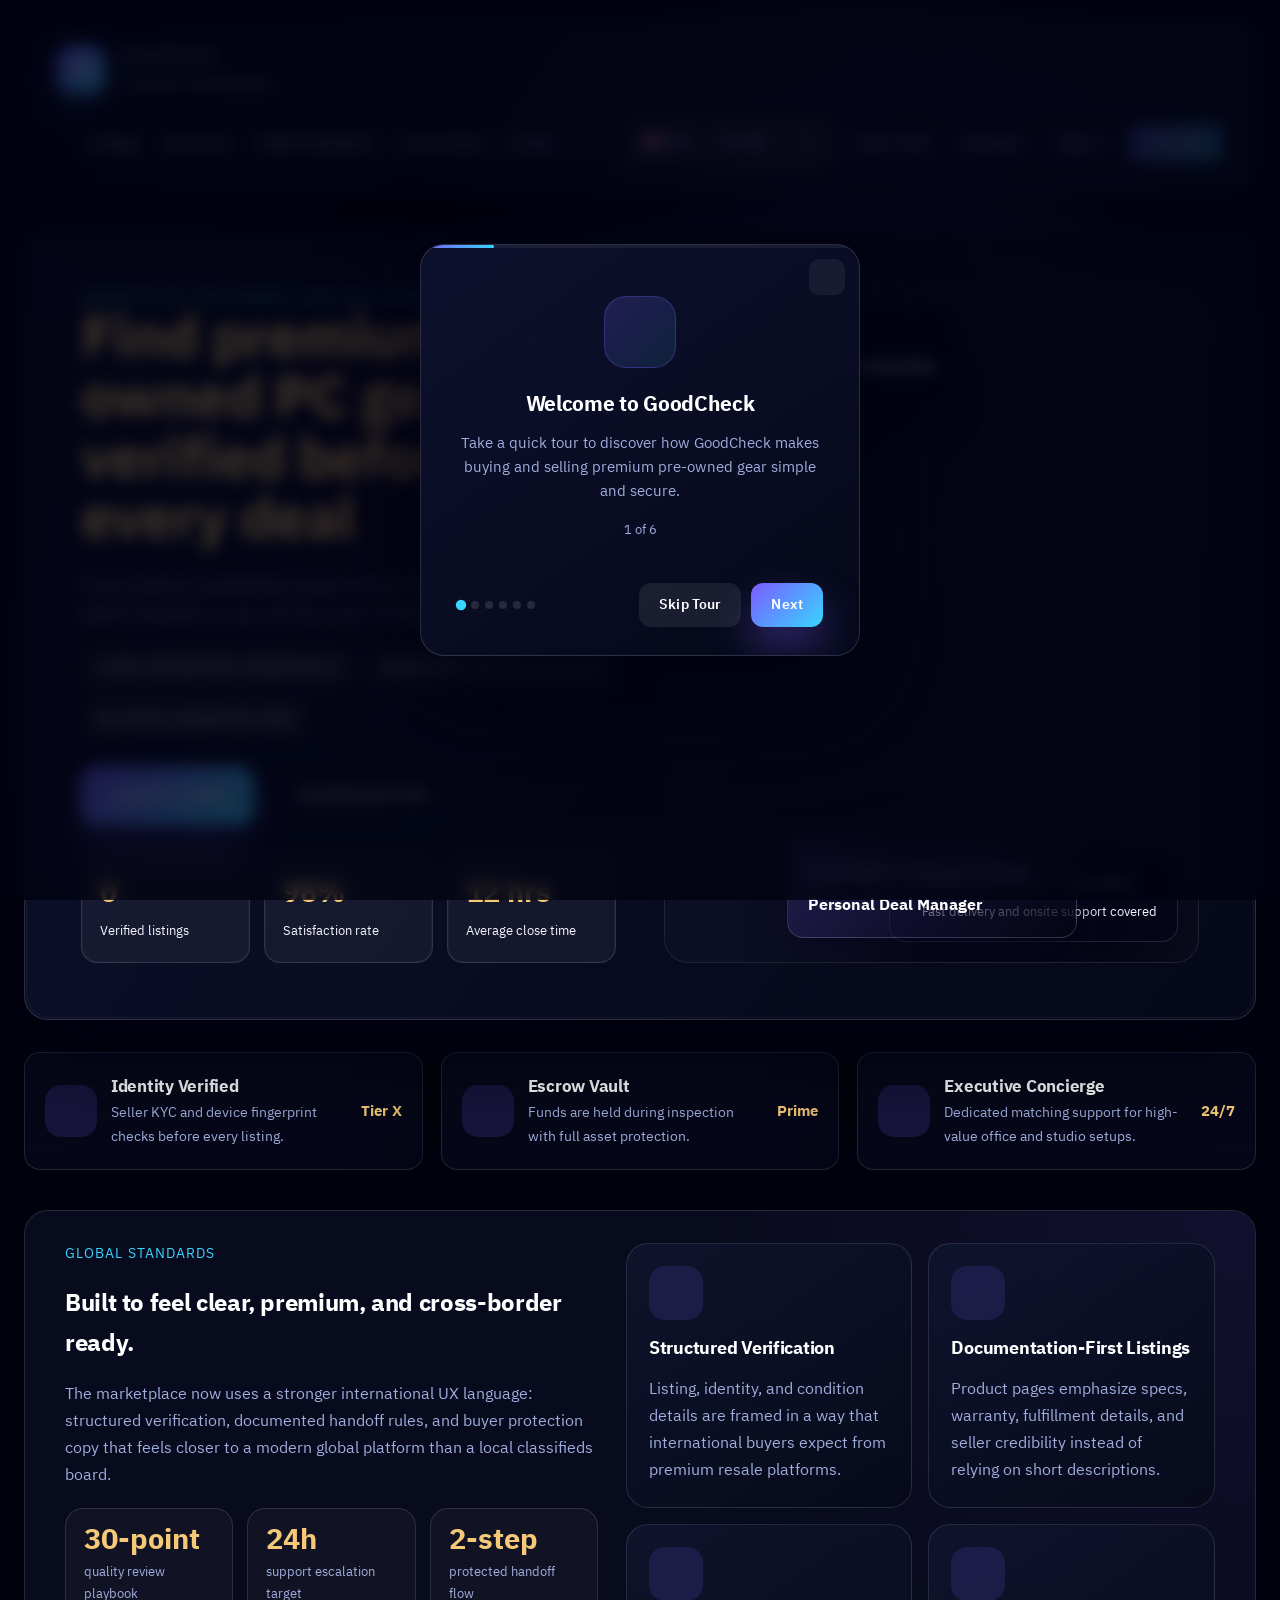
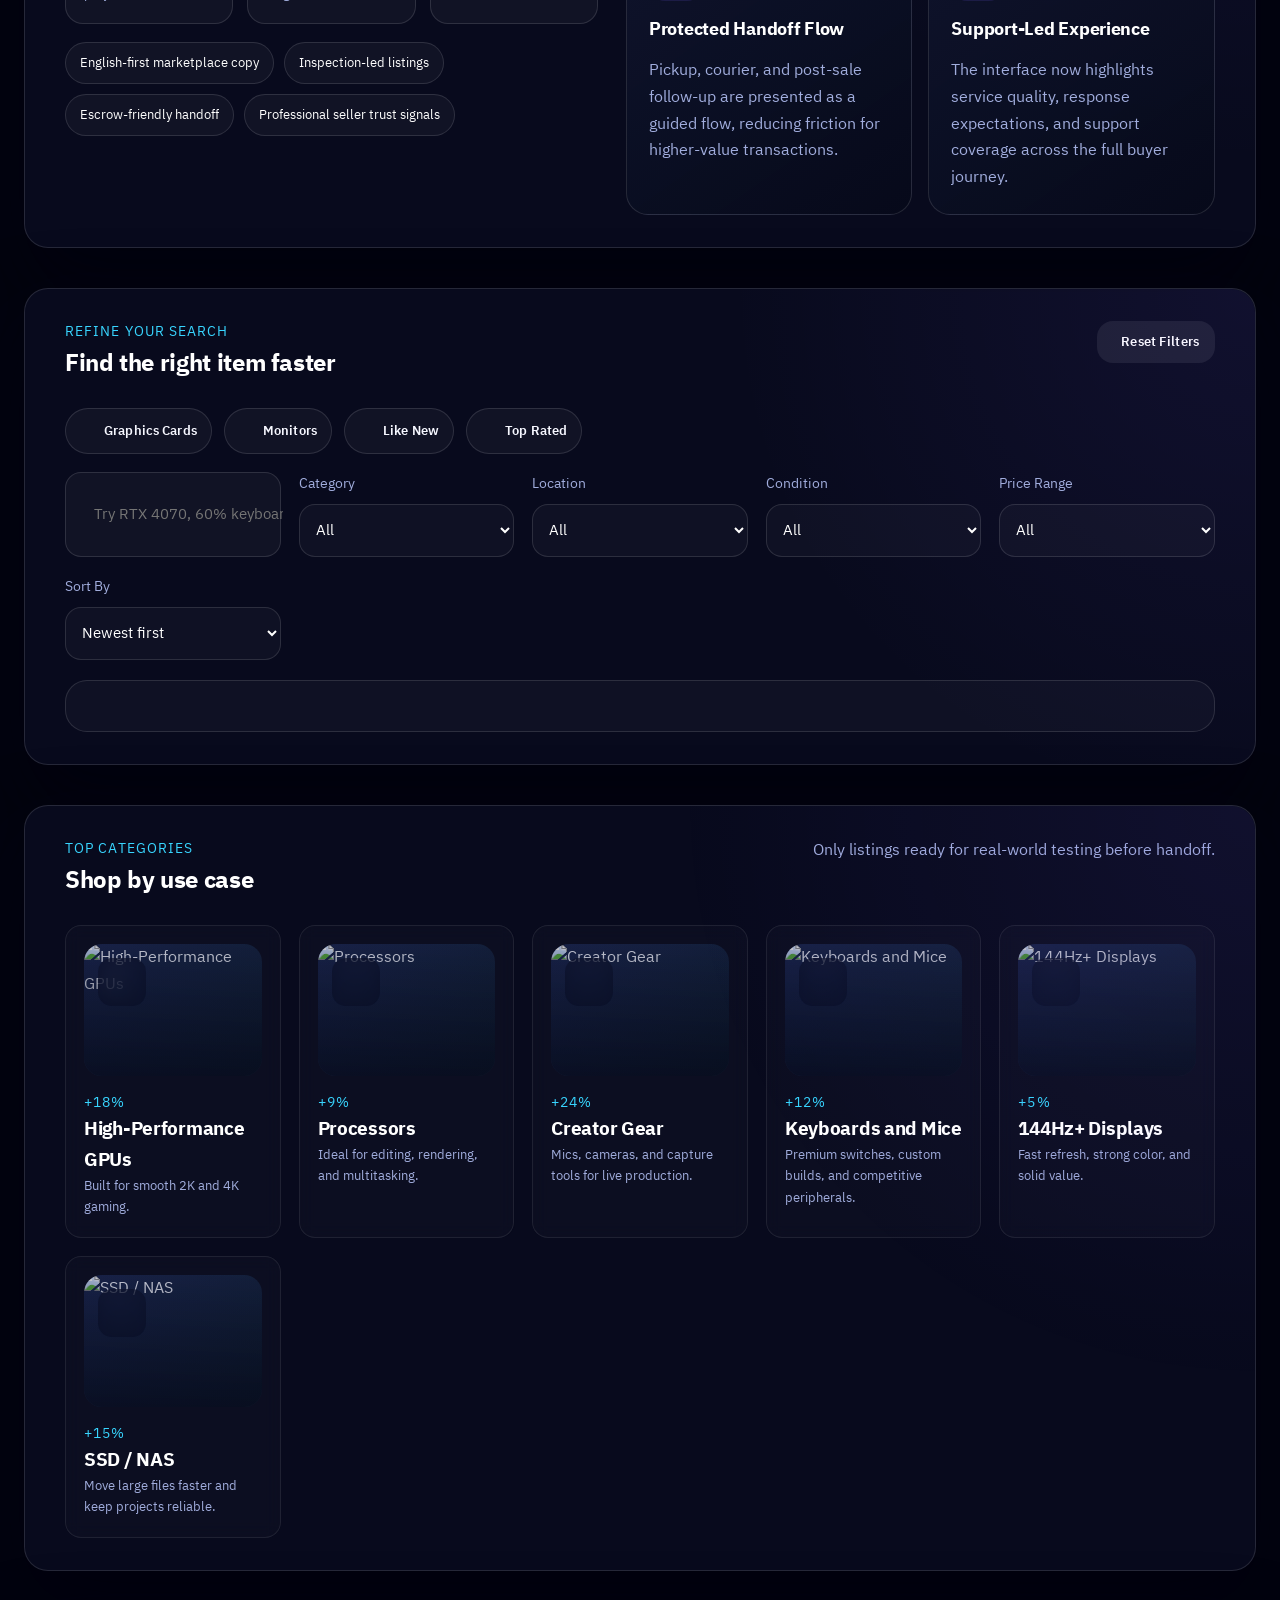
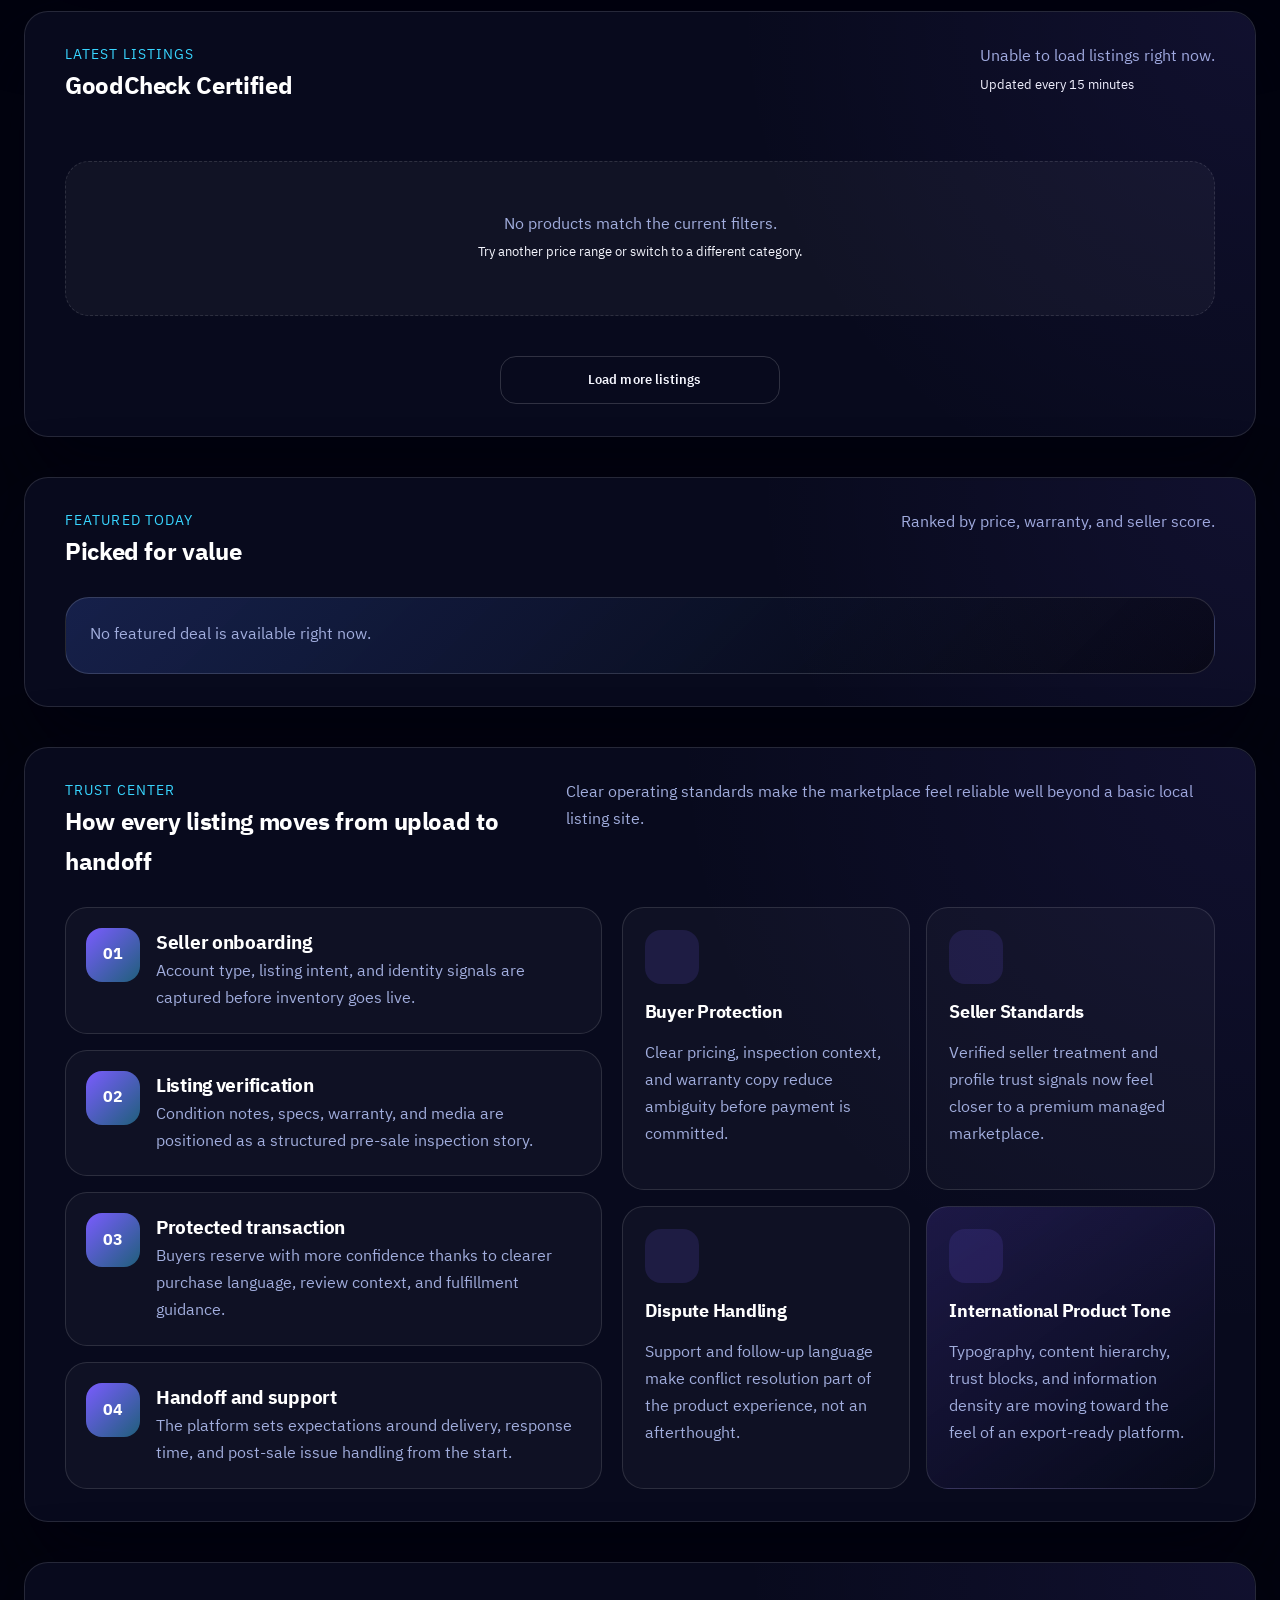
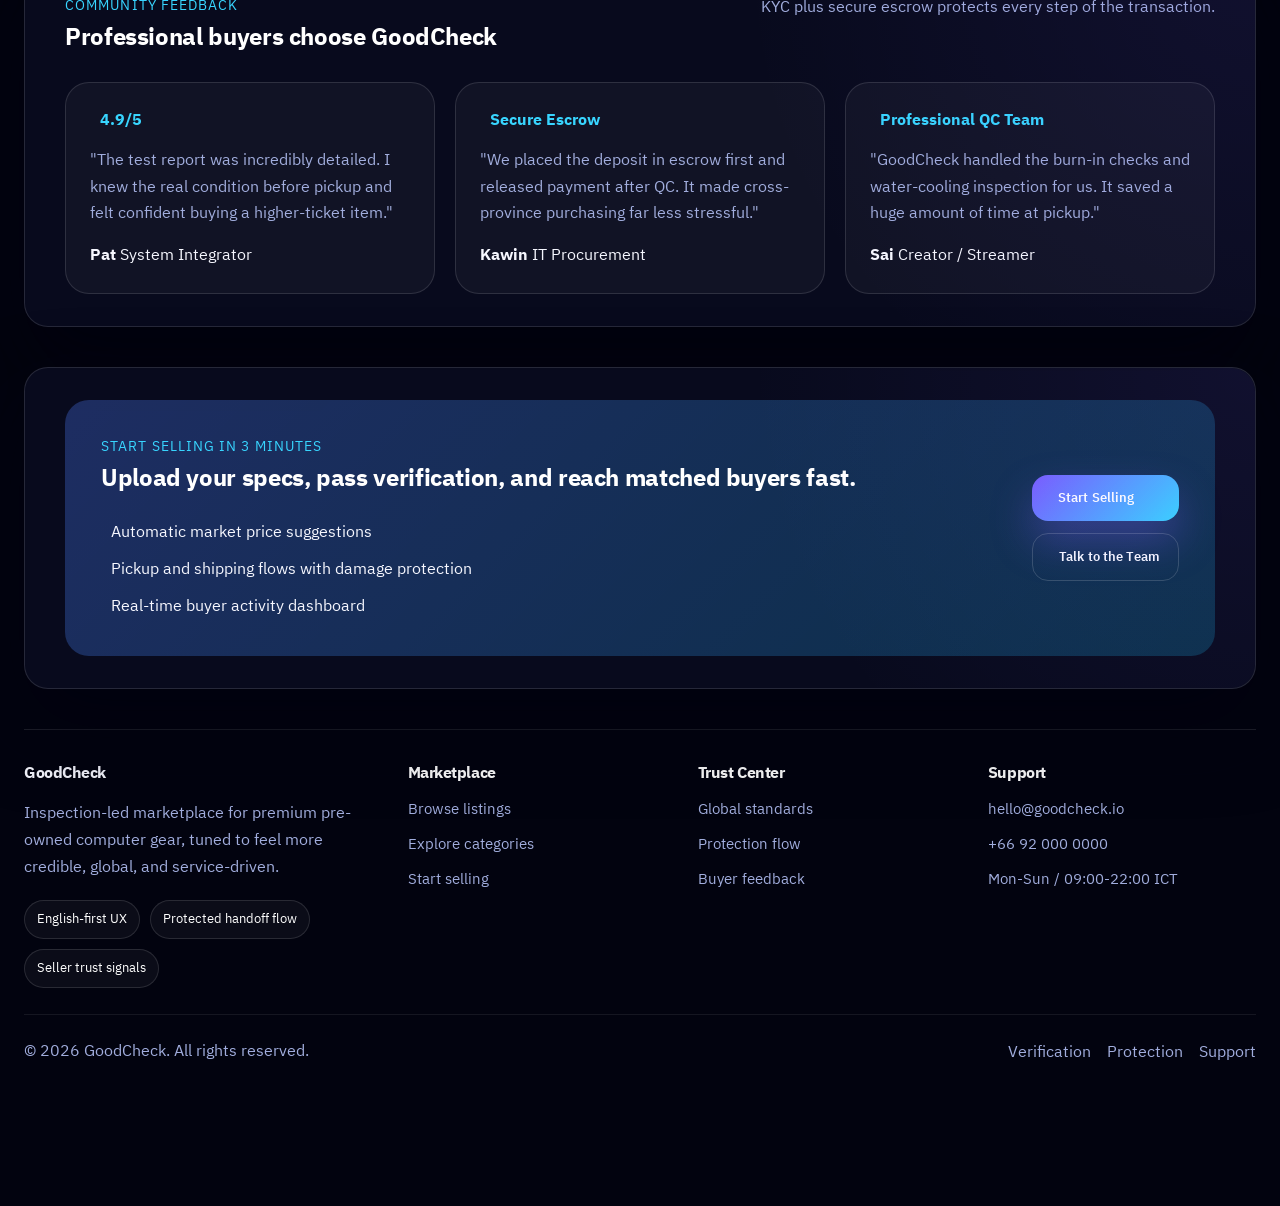
==== UI1/index.html @ 1852cba0 "Initial GoodCheck demo" ====
<!doctype html>
<html lang="en">
  <head>
    <meta charset="UTF-8" />
    <meta name="viewport" content="width=device-width, initial-scale=1.0" />
    <title>GoodCheck | Trusted Marketplace for Pre-Owned Computer Gear</title>
    <link rel="preconnect" href="https://fonts.googleapis.com" />
    <link rel="preconnect" href="https://fonts.gstatic.com" crossorigin />
    <link
      href="https://fonts.googleapis.com/css2?family=IBM+Plex+Sans:wght@400;500;600;700&family=IBM+Plex+Sans+Thai:wght@400;500;600;700&display=swap"
      rel="stylesheet"
    />
    <link rel="stylesheet" href="styles.css?v=20260328m" />
    <script
      src="https://unpkg.com/lucide@0.263.1/dist/umd/lucide.js"
      defer
    ></script>
    <script type="module" src="app.js?v=20260328m"></script>
  </head>
  <body>
    <div class="global-background" aria-hidden="true">
      <div class="bg-grid"></div>
      <div class="bg-glow bg-glow--one"></div>
      <div class="bg-glow bg-glow--two"></div>
    </div>
    <div class="page">
      <header class="top-nav">
        <div class="top-nav__bar">
          <div class="brand">
            <div class="brand-mark">G</div>
            <div>
              <p class="brand-title">GoodCheck</p>
              <p class="brand-subtitle" data-i18n="brand.subtitle">Trusted Pro Marketplace</p>
            </div>
          </div>
          <button
            class="nav-mobile-toggle"
            id="navMobileToggleBtn"
            type="button"
            aria-controls="topNavPanel"
            aria-expanded="false"
            data-i18n-aria="nav.toggle_menu"
          >
            <i data-lucide="menu"></i>
          </button>
        </div>
        <div class="top-nav__panel" id="topNavPanel">
          <nav class="nav-links">
            <a href="#products" data-i18n="nav.listings">Listings</a>
            <a href="#categories" data-i18n="nav.use_cases">Use Cases</a>
            <a href="#standards" data-i18n="nav.standards">Global Standards</a>
            <a href="#trust-center" data-i18n="nav.trust_center">Trust Center</a>
            <a href="#contact" data-i18n="nav.contact">Contact</a>
          </nav>
          <div class="nav-actions">
            <div class="nav-pill-cluster">
              <div class="lang-switcher">
                <button class="nav-pill-btn lang-switcher__btn" id="langSwitcherBtn" type="button">
                  <span class="lang-flag">🇬🇧</span><span class="lang-code">EN</span>
                </button>
                <div class="lang-switcher__dropdown" id="langDropdown">
                  <button class="lang-option" data-lang="en" type="button"><span>🇬🇧</span> English</button>
                  <button class="lang-option" data-lang="th" type="button"><span>🇹🇭</span> ภาษาไทย</button>
                </div>
              </div>
              <span class="nav-pill-sep"></span>
              <div class="lang-switcher">
                <button class="nav-pill-btn lang-switcher__btn" id="currSwitcherBtn" type="button">
                  <span class="curr-symbol">฿</span><span class="curr-code">THB</span>
                </button>
                <div class="lang-switcher__dropdown" id="currDropdown">
                  <button class="curr-option" data-currency="THB" type="button"><span>฿</span> Thai Baht</button>
                  <button class="curr-option" data-currency="USD" type="button"><span>$</span> US Dollar</button>
                </div>
              </div>
              <span class="nav-pill-sep"></span>
              <button
                class="nav-pill-btn theme-toggle-btn"
                id="themeToggleBtn"
                type="button"
                data-i18n-aria="nav.toggle_theme"
              >
                <i data-lucide="sun"></i>
              </button>
            </div>

            <button class="nav-text-btn" id="openGuide" data-i18n="nav.buyer_guide">Guide</button>
            <button class="nav-text-btn" id="openChatInbox" data-i18n="nav.messages">Messages</button>
            <button class="nav-text-btn" id="openMyOrders" style="display:none" data-i18n="nav.my_orders">My Orders</button>
            <button class="nav-text-btn nav-text-btn--accent" id="openSellerHub" style="display:none" data-i18n="nav.seller_hub">Seller Hub</button>
            <button class="nav-text-btn nav-text-btn--accent" id="openAdminPanel" style="display:none" data-i18n="nav.admin">Admin</button>

            <div id="userSection" class="user-section">
              <span id="userName" class="user-name"></span>
              <button class="nav-text-btn" id="logoutBtn" style="display:none" data-i18n="nav.log_out">Log out</button>
              <button class="nav-signin-btn" id="loginBtn" data-i18n="nav.sign_in">Sign in</button>
            </div>

            <button class="nav-cta-btn" id="addProductBtn">
              <span data-i18n="nav.sell_now">Sell Now</span>
            </button>
          </div>
        </div>
      </header>

      <main>
        <section class="hero">
          <div class="hero__content">
            <p class="eyebrow" data-i18n="hero.eyebrow">Marketplace for gamers, creators, and builders</p>
            <h1>
              <span data-i18n="hero.title_main">Find premium pre-owned PC gear</span>
              <span data-i18n="hero.title_accent">verified before every deal</span>
            </h1>
            <p class="lead" data-i18n="hero.lead">
              Every listing is backed by usage history checks and test coverage
              before handoff, so you can buy with confidence and clarity.
            </p>
            <div class="hero__ticker" aria-label="Performance highlights">
              <span data-i18n="hero.ticker_deals">2,400+ enterprise-grade deals</span>
              <span data-i18n="hero.ticker_inventory">Inventory ceiling THB 1.8M</span>
              <span data-i18n="hero.ticker_guarantee">48-hour Guarantee Fund</span>
            </div>
            <div class="hero__actions">
              <button class="primary-btn large" id="exploreBtn">
                <i data-lucide="search"></i>
                <span data-i18n="hero.btn_explore">Explore Listings</span>
              </button>
              <button class="outline-btn large" id="verifyBtn">
                <i data-lucide="shield-check"></i>
                <span data-i18n="hero.btn_verify">See Verification Flow</span>
              </button>
            </div>
            <div id="heroStats" class="hero__stats"></div>
          </div>
          <div class="hero__visual">
            <div class="hero-badge">
              <p data-i18n="hero.badge_title">Quantum QC Lab</p>
              <strong data-i18n="hero.badge_subtitle">5-layer audit / 30 checkpoints</strong>
            </div>
            <img
              src="https://images.unsplash.com/photo-1517336714731-489689fd1ca8?auto=format&fit=crop&w=1200&q=80"
              alt="Gaming PC setup"
            />
            <div class="hero-cert">
              <i data-lucide="medal"></i>
              <div>
                <p data-i18n="hero.cert_title">GoodCheck Shield Guarantee</p>
                <small data-i18n="hero.cert_subtitle">Fast delivery and onsite support covered</small>
              </div>
            </div>
            <div class="hero-floating">
              <p data-i18n="hero.floating_title">Concierge for premium listings</p>
              <strong data-i18n="hero.floating_subtitle">Personal Deal Manager</strong>
            </div>
          </div>
        </section>

        <section class="assurance" aria-label="Trust highlights">
          <article class="assurance-card">
            <div class="assurance-icon">
              <i data-lucide="fingerprint"></i>
            </div>
            <div>
              <h3 data-i18n="assurance.identity_title">Identity Verified</h3>
              <p data-i18n="assurance.identity_desc">Seller KYC and device fingerprint checks before every listing.</p>
            </div>
            <strong data-i18n="assurance.identity_tier">Tier X</strong>
          </article>
          <article class="assurance-card">
            <div class="assurance-icon">
              <i data-lucide="shield-check"></i>
            </div>
            <div>
              <h3 data-i18n="assurance.escrow_title">Escrow Vault</h3>
              <p data-i18n="assurance.escrow_desc">Funds are held during inspection with full asset protection.</p>
            </div>
            <strong data-i18n="assurance.escrow_tier">Prime</strong>
          </article>
          <article class="assurance-card">
            <div class="assurance-icon">
              <i data-lucide="sparkles"></i>
            </div>
            <div>
              <h3 data-i18n="assurance.concierge_title">Executive Concierge</h3>
              <p data-i18n="assurance.concierge_desc">Dedicated matching support for high-value office and studio setups.</p>
            </div>
            <strong data-i18n="assurance.concierge_tier">24/7</strong>
          </article>
        </section>

        <section class="standards" id="standards">
          <div class="standards__intro">
            <p class="eyebrow" data-i18n="standards.eyebrow">Global Standards</p>
            <h2 data-i18n="standards.title">Built to feel clear, premium, and cross-border ready.</h2>
            <p class="muted" data-i18n="standards.desc">
              The marketplace now uses a stronger international UX language:
              structured verification, documented handoff rules, and buyer
              protection copy that feels closer to a modern global platform
              than a local classifieds board.
            </p>
            <div class="standards__metrics">
              <article class="metric-card">
                <strong>30-point</strong>
                <span data-i18n="standards.metric_quality">quality review playbook</span>
              </article>
              <article class="metric-card">
                <strong>24h</strong>
                <span data-i18n="standards.metric_support">support escalation target</span>
              </article>
              <article class="metric-card">
                <strong>2-step</strong>
                <span data-i18n="standards.metric_handoff">protected handoff flow</span>
              </article>
            </div>
            <div class="standards__markets" aria-label="Marketplace strengths">
              <span data-i18n="standards.market_english">English-first marketplace copy</span>
              <span data-i18n="standards.market_inspection">Inspection-led listings</span>
              <span data-i18n="standards.market_escrow">Escrow-friendly handoff</span>
              <span data-i18n="standards.market_seller">Professional seller trust signals</span>
            </div>
          </div>
          <div class="standards__grid">
            <article class="standard-card">
              <div class="standard-card__icon">
                <i data-lucide="shield-check"></i>
              </div>
              <h3 data-i18n="standards.card1_title">Structured Verification</h3>
              <p data-i18n="standards.card1_desc">
                Listing, identity, and condition details are framed in a way
                that international buyers expect from premium resale platforms.
              </p>
            </article>
            <article class="standard-card">
              <div class="standard-card__icon">
                <i data-lucide="file-text"></i>
              </div>
              <h3 data-i18n="standards.card2_title">Documentation-First Listings</h3>
              <p data-i18n="standards.card2_desc">
                Product pages emphasize specs, warranty, fulfillment details,
                and seller credibility instead of relying on short descriptions.
              </p>
            </article>
            <article class="standard-card">
              <div class="standard-card__icon">
                <i data-lucide="truck"></i>
              </div>
              <h3 data-i18n="standards.card3_title">Protected Handoff Flow</h3>
              <p data-i18n="standards.card3_desc">
                Pickup, courier, and post-sale follow-up are presented as a
                guided flow, reducing friction for higher-value transactions.
              </p>
            </article>
            <article class="standard-card">
              <div class="standard-card__icon">
                <i data-lucide="headphones"></i>
              </div>
              <h3 data-i18n="standards.card4_title">Support-Led Experience</h3>
              <p data-i18n="standards.card4_desc">
                The interface now highlights service quality, response
                expectations, and support coverage across the full buyer journey.
              </p>
            </article>
          </div>
        </section>

        <section class="filters">
          <div class="filters__header">
            <div>
              <p class="eyebrow" data-i18n="filters.eyebrow">Refine your search</p>
              <h2 data-i18n="filters.title">Find the right item faster</h2>
            </div>
            <button class="ghost-btn" id="resetFilters">
              <i data-lucide="rotate-ccw"></i>
              <span data-i18n="filters.reset">Reset Filters</span>
            </button>
          </div>
          <div class="filter-shortcuts" id="filterShortcuts">
            <button class="filter-shortcut" type="button" data-filter-shortcut="category" data-value="Graphics Card">
              <i data-lucide="cpu"></i>
              <span data-i18n="filters.shortcut_gpu">Graphics Cards</span>
            </button>
            <button class="filter-shortcut" type="button" data-filter-shortcut="category" data-value="Monitor">
              <i data-lucide="monitor"></i>
              <span data-i18n="filters.shortcut_monitor">Monitors</span>
            </button>
            <button class="filter-shortcut" type="button" data-filter-shortcut="condition" data-value="Like new">
              <i data-lucide="sparkles"></i>
              <span data-i18n="filters.shortcut_like_new">Like New</span>
            </button>
            <button class="filter-shortcut" type="button" data-filter-shortcut="sort" data-value="rating_desc">
              <i data-lucide="star"></i>
              <span data-i18n="filters.shortcut_top_rated">Top Rated</span>
            </button>
          </div>
          <form id="filterForm" class="filter-form" autocomplete="off">
            <label class="search-field">
              <i data-lucide="search"></i>
              <input
                type="search"
                id="searchInput"
                data-i18n-placeholder="filters.search_placeholder"
                placeholder="Try RTX 4070, 60% keyboard, 32GB RAM"
              />
            </label>
            <label class="filter-group">
              <span data-i18n="filters.category">Category</span>
              <select id="categoryFilter" data-filter></select>
            </label>
            <label class="filter-group">
              <span data-i18n="filters.location">Location</span>
              <select id="locationFilter" data-filter></select>
            </label>
            <label class="filter-group">
              <span data-i18n="filters.condition">Condition</span>
              <select id="conditionFilter" data-filter>
                <option value="" data-i18n="filters.all">All</option>
                <option value="Brand new" data-i18n="filters.condition_new">Brand new</option>
                <option value="Like new" data-i18n="filters.condition_like_new">Like new</option>
                <option value="Good condition" data-i18n="filters.condition_good">Good condition</option>
                <option value="Used" data-i18n="filters.condition_used">Used</option>
              </select>
            </label>
            <label class="filter-group">
              <span data-i18n="filters.price_range">Price Range</span>
              <select id="priceFilter" data-filter>
                <option value="" data-i18n="filters.all">All</option>
                <option value="0-5000" data-i18n="filters.price_below_5k">Below 5,000</option>
                <option value="5000-15000" data-i18n="filters.price_5k_15k">5,000 - 15,000</option>
                <option value="15000-30000" data-i18n="filters.price_15k_30k">15,000 - 30,000</option>
                <option value="30000+" data-i18n="filters.price_30k_plus">30,000+</option>
              </select>
            </label>
            <label class="filter-group">
              <span data-i18n="filters.sort_by">Sort By</span>
              <select id="sortFilter" data-filter>
                <option value="newest" data-i18n="filters.sort_newest">Newest first</option>
                <option value="price_asc" data-i18n="filters.sort_price_asc">Price: Low to high</option>
                <option value="price_desc" data-i18n="filters.sort_price_desc">Price: High to low</option>
                <option value="rating_desc" data-i18n="filters.sort_rating">Top rated</option>
              </select>
            </label>
          </form>
          <div id="activeFilterBar" class="filter-active-bar" hidden>
            <p id="activeFilterSummaryText" class="filter-active-summary"></p>
            <div id="activeFilterChips" class="filter-chip-list"></div>
          </div>
        </section>

        <section class="categories" id="categories">
          <div class="section-header">
            <div>
              <p class="eyebrow" data-i18n="categories.eyebrow">Top Categories</p>
              <h2 data-i18n="categories.title">Shop by use case</h2>
            </div>
            <p class="muted" data-i18n="categories.subtitle">Only listings ready for real-world testing before handoff.</p>
          </div>
          <div id="categoryList" class="category-grid"></div>
        </section>

        <section class="products" id="products">
          <div class="product-toolbar">
            <div>
              <p class="eyebrow" data-i18n="products.eyebrow">Latest Listings</p>
              <h2 data-i18n="products.title">GoodCheck Certified</h2>
            </div>
            <div>
              <p id="productResultCount" data-i18n="products.loading">Loading...</p>
              <small data-i18n="products.updated">Updated every 15 minutes</small>
            </div>
          </div>
          <div id="productGrid" class="product-grid"></div>
          <div id="emptyState" class="empty-state" hidden>
            <i data-lucide="package-search"></i>
            <p data-i18n="products.empty_title">No products match the current filters.</p>
            <small data-i18n="products.empty_hint">Try another price range or switch to a different category.</small>
          </div>
          <div id="productLoadMore" class="product-pagination" hidden>
            <p id="productPaginationSummary" class="product-pagination__summary"></p>
            <button id="loadMoreProductsBtn" class="outline-btn product-pagination__btn" type="button">
              <i data-lucide="chevrons-down"></i>
              <span data-i18n="products.load_more">Load more listings</span>
            </button>
          </div>
        </section>

        <section class="highlight">
          <div class="section-header">
            <div>
              <p class="eyebrow" data-i18n="highlight.eyebrow">Featured Today</p>
              <h2 data-i18n="highlight.title">Picked for value</h2>
            </div>
            <p class="muted" data-i18n="highlight.subtitle">Ranked by price, warranty, and seller score.</p>
          </div>
          <div id="featuredProduct" class="highlight-card"></div>
        </section>

        <section class="trust-center" id="trust-center">
          <div class="section-header">
            <div>
              <p class="eyebrow" data-i18n="trust.eyebrow">Trust Center</p>
              <h2 data-i18n="trust.title">How every listing moves from upload to handoff</h2>
            </div>
            <p class="muted" data-i18n="trust.desc">
              Clear operating standards make the marketplace feel reliable well
              beyond a basic local listing site.
            </p>
          </div>
          <div class="trust-center__layout">
            <div class="process-panel">
              <article class="process-step">
                <span class="process-step__index">01</span>
                <div>
                  <h3 data-i18n="trust.step1_title">Seller onboarding</h3>
                  <p data-i18n="trust.step1_desc">
                    Account type, listing intent, and identity signals are
                    captured before inventory goes live.
                  </p>
                </div>
              </article>
              <article class="process-step">
                <span class="process-step__index">02</span>
                <div>
                  <h3 data-i18n="trust.step2_title">Listing verification</h3>
                  <p data-i18n="trust.step2_desc">
                    Condition notes, specs, warranty, and media are positioned
                    as a structured pre-sale inspection story.
                  </p>
                </div>
              </article>
              <article class="process-step">
                <span class="process-step__index">03</span>
                <div>
                  <h3 data-i18n="trust.step3_title">Protected transaction</h3>
                  <p data-i18n="trust.step3_desc">
                    Buyers reserve with more confidence thanks to clearer
                    purchase language, review context, and fulfillment guidance.
                  </p>
                </div>
              </article>
              <article class="process-step">
                <span class="process-step__index">04</span>
                <div>
                  <h3 data-i18n="trust.step4_title">Handoff and support</h3>
                  <p data-i18n="trust.step4_desc">
                    The platform sets expectations around delivery, response
                    time, and post-sale issue handling from the start.
                  </p>
                </div>
              </article>
            </div>
            <div class="policy-grid">
              <article class="policy-card">
                <div class="policy-card__icon">
                  <i data-lucide="badge-check"></i>
                </div>
                <h3 data-i18n="trust.buyer_protection">Buyer Protection</h3>
                <p data-i18n="trust.buyer_protection_desc">
                  Clear pricing, inspection context, and warranty copy reduce
                  ambiguity before payment is committed.
                </p>
              </article>
              <article class="policy-card">
                <div class="policy-card__icon">
                  <i data-lucide="user-check"></i>
                </div>
                <h3 data-i18n="trust.seller_standards">Seller Standards</h3>
                <p data-i18n="trust.seller_standards_desc">
                  Verified seller treatment and profile trust signals now feel
                  closer to a premium managed marketplace.
                </p>
              </article>
              <article class="policy-card">
                <div class="policy-card__icon">
                  <i data-lucide="refresh-cw"></i>
                </div>
                <h3 data-i18n="trust.dispute_handling">Dispute Handling</h3>
                <p data-i18n="trust.dispute_handling_desc">
                  Support and follow-up language make conflict resolution part
                  of the product experience, not an afterthought.
                </p>
              </article>
              <article class="policy-card policy-card--feature">
                <div class="policy-card__icon">
                  <i data-lucide="globe"></i>
                </div>
                <h3 data-i18n="trust.international_tone">International Product Tone</h3>
                <p data-i18n="trust.international_tone_desc">
                  Typography, content hierarchy, trust blocks, and information
                  density are moving toward the feel of an export-ready platform.
                </p>
              </article>
            </div>
          </div>
        </section>

        <section class="testimonials" id="reviews">
          <div class="section-header">
            <div>
              <p class="eyebrow" data-i18n="testimonials.eyebrow">Community Feedback</p>
              <h2 data-i18n="testimonials.title">Professional buyers choose GoodCheck</h2>
            </div>
            <p class="muted" data-i18n="testimonials.desc">
              KYC plus secure escrow protects every step of the transaction.
            </p>
          </div>
          <div class="testimonial-grid">
            <article class="testimonial-card">
              <div class="rating">
                <i data-lucide="star"></i>
                <strong>4.9/5</strong>
              </div>
              <p data-i18n="testimonials.review1">
                "The test report was incredibly detailed. I knew the real
                condition before pickup and felt confident buying a higher-ticket item."
              </p>
              <footer>
                <strong data-i18n="testimonials.review1_name">Pat</strong>
                <span data-i18n="testimonials.review1_role">System Integrator</span>
              </footer>
            </article>
            <article class="testimonial-card">
              <div class="rating">
                <i data-lucide="shield"></i>
                <strong data-i18n="testimonials.review2_title">Secure Escrow</strong>
              </div>
              <p data-i18n="testimonials.review2">
                "We placed the deposit in escrow first and released payment after QC.
                It made cross-province purchasing far less stressful."
              </p>
              <footer>
                <strong data-i18n="testimonials.review2_name">Kawin</strong>
                <span data-i18n="testimonials.review2_role">IT Procurement</span>
              </footer>
            </article>
            <article class="testimonial-card">
              <div class="rating">
                <i data-lucide="cpu"></i>
                <strong data-i18n="testimonials.review3_title">Professional QC Team</strong>
              </div>
              <p data-i18n="testimonials.review3">
                "GoodCheck handled the burn-in checks and water-cooling inspection
                for us. It saved a huge amount of time at pickup."
              </p>
              <footer>
                <strong data-i18n="testimonials.review3_name">Sai</strong>
                <span data-i18n="testimonials.review3_role">Creator / Streamer</span>
              </footer>
            </article>
          </div>
        </section>

        <section class="cta" id="contact">
          <div class="cta-card">
            <div>
              <p class="eyebrow" data-i18n="cta.eyebrow">Start selling in 3 minutes</p>
              <h2 data-i18n="cta.title">Upload your specs, pass verification, and reach matched buyers fast.</h2>
              <ul>
                <li>
                  <i data-lucide="check-circle"></i>
                  <span data-i18n="cta.feature1">Automatic market price suggestions</span>
                </li>
                <li>
                  <i data-lucide="check-circle"></i>
                  <span data-i18n="cta.feature2">Pickup and shipping flows with damage protection</span>
                </li>
                <li>
                  <i data-lucide="check-circle"></i>
                  <span data-i18n="cta.feature3">Real-time buyer activity dashboard</span>
                </li>
              </ul>
            </div>
            <div class="cta-actions">
              <button class="primary-btn" id="ctaSellBtn">
                <i data-lucide="upload"></i>
                <span data-i18n="cta.btn_sell">Start Selling</span>
              </button>
              <button class="outline-btn" id="ctaTalkBtn">
                <i data-lucide="messages-square"></i>
                <span data-i18n="cta.btn_talk">Talk to the Team</span>
              </button>
            </div>
          </div>
        </section>
      </main>

      <footer class="site-footer">
        <div class="footer-grid">
          <div class="footer-brand">
            <strong>GoodCheck</strong>
            <p data-i18n="footer.brand_desc">
              Inspection-led marketplace for premium pre-owned computer gear,
              tuned to feel more credible, global, and service-driven.
            </p>
            <div class="footer-badges">
              <span data-i18n="footer.badge1">English-first UX</span>
              <span data-i18n="footer.badge2">Protected handoff flow</span>
              <span data-i18n="footer.badge3">Seller trust signals</span>
            </div>
          </div>
          <div class="footer-column">
            <h4 data-i18n="footer.marketplace">Marketplace</h4>
            <a href="#products" data-i18n="footer.browse">Browse listings</a>
            <a href="#categories" data-i18n="footer.explore">Explore categories</a>
            <a href="#contact" data-i18n="footer.start_selling">Start selling</a>
          </div>
          <div class="footer-column">
            <h4 data-i18n="footer.trust_center">Trust Center</h4>
            <a href="#standards" data-i18n="footer.global_standards">Global standards</a>
            <a href="#trust-center" data-i18n="footer.protection_flow">Protection flow</a>
            <a href="#reviews" data-i18n="footer.buyer_feedback">Buyer feedback</a>
          </div>
          <div class="footer-column">
            <h4 data-i18n="footer.support">Support</h4>
            <a href="mailto:hello@goodcheck.io">hello@goodcheck.io</a>
            <a href="tel:+66920000000">+66 92 000 0000</a>
            <span data-i18n="footer.hours">Mon-Sun / 09:00-22:00 ICT</span>
          </div>
        </div>
        <div class="footer-bottom">
          <p class="muted">
            © <span id="currentYear"></span> <span data-i18n="footer.rights">GoodCheck. All rights reserved.</span>
          </p>
          <div class="footer-links">
            <a href="#standards" data-i18n="footer.verification">Verification</a>
            <a href="#trust-center" data-i18n="footer.protection">Protection</a>
            <a href="#contact" data-i18n="footer.support">Support</a>
          </div>
        </div>
      </footer>
    </div>

    <div id="productModal" class="modal" aria-hidden="true">
      <div class="modal__dialog modal__dialog--listing" role="dialog" aria-modal="true">
        <header class="modal__header">
          <div>
            <p class="eyebrow" data-i18n="modal.new_listing">New Listing</p>
            <h3 data-i18n="modal.enter_details">Enter product details</h3>
          </div>
          <button class="ghost-btn" id="closeModal">
            <i data-lucide="x"></i>
          </button>
        </header>
        <form
          id="productForm"
          class="modal__body modal__body--listing"
          enctype="multipart/form-data"
        >
          <label>
            <span data-i18n="modal.product_name">Product Name</span>
            <input
              type="text"
              name="title"
              required
              data-i18n-placeholder="modal.product_name_placeholder"
              placeholder="e.g. Ryzen 9 7950X"
            />
          </label>
          <label>
            <span data-i18n="modal.price_thb">Price (THB)</span>
            <input type="number" name="price" min="0" step="100" required />
          </label>
          <label>
            <span data-i18n="modal.category">Category</span>
            <select name="category" required></select>
          </label>
          <label>
            <span data-i18n="modal.location">Location</span>
            <select name="location" required></select>
          </label>
          <label>
            <span data-i18n="modal.condition">Condition</span>
            <select name="condition" required>
              <option value="Brand new" data-i18n="filters.condition_new">Brand new</option>
              <option value="Like new" data-i18n="filters.condition_like_new">Like new</option>
              <option value="Good condition" data-i18n="filters.condition_good">Good condition</option>
              <option value="Used" data-i18n="filters.condition_used">Used</option>
            </select>
          </label>
          <label>
            <span data-i18n="modal.warranty">Warranty</span>
            <input
              type="text"
              name="warranty"
              data-i18n-placeholder="modal.warranty_placeholder"
              placeholder="e.g. 7-day shop warranty"
            />
          </label>
          <label class="field-span-2">
            <span data-i18n="modal.product_image">Product Image</span>
            <input
              type="file"
              name="image_file"
              id="productImageFile"
              multiple
              accept="image/png,image/jpeg,image/jpg,image/webp,image/gif"
            />
            <small class="field-help" data-i18n="modal.image_help"
              >Upload up to 6 JPG, PNG, WEBP, or GIF images. Listings stay in
              review until an admin approves them.</small
            >
          </label>
          <label class="field-span-2">
            <span data-i18n="modal.extra_image">Optional Extra Image URL</span>
            <input
              type="url"
              name="image_url"
              id="productImageUrl"
              data-i18n-placeholder="modal.extra_image_placeholder"
              placeholder="https://example.com/your-product-image.jpg"
            />
            <small class="field-help" data-i18n="modal.extra_image_help"
              >Use this only if you want to add one hosted image in addition to
              the files you upload.</small
            >
          </label>
          <div
            id="productImagePreviewCard"
            class="field-span-2 listing-image-preview is-empty"
          >
            <div
              id="productImagePreviewGrid"
              class="listing-image-preview__grid"
            ></div>
            <div class="listing-image-preview__meta">
              <strong data-i18n="modal.gallery_preview">Listing image gallery preview</strong>
              <p id="productImagePreviewLabel" data-i18n="modal.no_images">
                No images selected yet. Upload a clear photo set so the admin
                team can review your listing faster.
              </p>
            </div>
          </div>
          <label class="field-span-2">
            <span data-i18n="modal.key_specs">Key Specs</span>
            <textarea
              name="specs"
              rows="3"
              data-i18n-placeholder="modal.specs_placeholder"
              placeholder="Add one highlight per line, for example:
12GB GDDR6X
Box included
FurMark tested"
            ></textarea>
            <small class="field-help" data-i18n="modal.specs_help"
              >One spec per line. These will appear as quick-highlight chips.</small
            >
          </label>
          <label class="field-span-2">
            <span data-i18n="modal.additional_details">Additional Details</span>
            <textarea
              name="description"
              rows="3"
              data-i18n-placeholder="modal.details_placeholder"
              placeholder="Share included accessories, usage history, or the reason for selling."
            ></textarea>
          </label>
          <p class="field-help field-span-2" data-i18n="modal.review_notice">
            Your listing will appear on the public marketplace after the admin
            team approves the product details and image.
          </p>
          <button type="submit" class="primary-btn field-span-2">
            <i data-lucide="send"></i>
            <span data-i18n="modal.submit">Submit for Review</span>
          </button>
        </form>
      </div>
    </div>

    <!-- Auth Modal -->
    <div id="authModal" class="modal" aria-hidden="true">
      <div class="modal-content auth-modal">
        <button class="modal-close" id="closeAuthModal">
          <i data-lucide="x"></i>
        </button>

        <div class="auth-tabs">
          <button class="auth-tab active" data-tab="login" data-i18n="auth.sign_in">Sign in</button>
          <button class="auth-tab" data-tab="register" data-i18n="auth.create_account">Create Account</button>
        </div>

        <!-- Login Form -->
        <form id="loginForm" class="auth-form active">
          <h2>
            <i
              data-lucide="log-in"
              style="margin-right: 10px; vertical-align: middle"
            ></i
            ><span data-i18n="auth.sign_in">Sign in</span>
          </h2>
          <label>
            <span data-i18n="auth.email">Email</span>
            <input
              type="email"
              name="email"
              data-i18n-placeholder="auth.email_placeholder"
              placeholder="your@email.com"
              required
            />
          </label>
          <label>
            <span data-i18n="auth.password">Password</span>
            <input
              type="password"
              name="password"
              data-i18n-placeholder="auth.password_placeholder"
              placeholder="••••••••"
              required
            />
          </label>
          <button type="submit" class="primary-btn">
            <i data-lucide="arrow-right" style="margin-right: 8px"></i>
            <span data-i18n="auth.sign_in">Sign In</span>
          </button>
          <p class="auth-hint">
            <span data-i18n="auth.new_here">New here?</span>
            <a
              href="#"
              onclick="
                switchAuthTab('register');
                return false;
              "
              data-i18n="auth.create_link"
              >Create an account</a
            >
          </p>
        </form>

        <!-- Register Form -->
        <form id="registerForm" class="auth-form">
          <h2>
            <i
              data-lucide="user-plus"
              style="margin-right: 10px; vertical-align: middle"
            ></i
            ><span data-i18n="auth.create_account">Create Account</span>
          </h2>
          <label>
            <span data-i18n="auth.username">Username</span>
            <input
              type="text"
              name="username"
              data-i18n-placeholder="auth.username_placeholder"
              placeholder="my_username"
              required
            />
          </label>
          <label>
            <span data-i18n="auth.email">Email</span>
            <input
              type="email"
              name="email"
              data-i18n-placeholder="auth.email_placeholder"
              placeholder="your@email.com"
              required
            />
          </label>
          <label>
            <span data-i18n="auth.password">Password</span>
            <input
              type="password"
              name="password"
              data-i18n-placeholder="auth.password_placeholder"
              placeholder="••••••••"
              required
            />
          </label>
          <label>
            <span data-i18n="auth.account_type">Account Type</span>
            <select name="user_type" required>
              <option value="buyer" data-i18n="auth.type_buyer">Buyer</option>
              <option value="seller" data-i18n="auth.type_seller">Seller</option>
            </select>
          </label>
          <button type="submit" class="primary-btn">
            <i data-lucide="check-circle" style="margin-right: 8px"></i>
            <span data-i18n="auth.create_account">Create Account</span>
          </button>
          <p class="auth-hint">
            <span data-i18n="auth.existing">Already have an account?</span>
            <a
              href="#"
              onclick="
                switchAuthTab('login');
                return false;
              "
              data-i18n="auth.sign_in_link"
              >Sign in</a
            >
          </p>
        </form>
      </div>
    </div>

    <!-- Product Detail Modal -->
    <div id="productDetailModal" class="modal" aria-hidden="true">
      <div
        class="modal__dialog modal__dialog--wide"
        role="dialog"
        aria-modal="true"
      >
        <header class="modal__header">
          <div>
            <p class="eyebrow" data-i18n="modal.product_details">Product Details</p>
            <h3 data-i18n="modal.listing_info">Listing Information</h3>
          </div>
          <button class="ghost-btn" id="closeProductDetail">
            <i data-lucide="x"></i>
          </button>
        </header>
        <div id="productDetailBody" class="modal__body detail-body">
          <!-- Dynamic content injected by ui.js -->
        </div>
      </div>
    </div>

    <div id="chatModal" class="modal" aria-hidden="true">
      <div
        class="modal__dialog modal__dialog--chat"
        role="dialog"
        aria-modal="true"
      >
        <header class="modal__header">
          <div>
            <p class="eyebrow" data-i18n="chat.inbox">Inbox</p>
            <h3 data-i18n="chat.messages_title">Buyer and Seller Messages</h3>
          </div>
          <button class="ghost-btn" id="closeChatModal">
            <i data-lucide="x"></i>
          </button>
        </header>
        <div class="chat-layout">
          <aside class="chat-sidebar">
            <div class="chat-sidebar__header">
              <strong data-i18n="chat.conversations">Conversations</strong>
              <small id="chatConversationCount" class="muted"></small>
            </div>
            <div id="chatConversationList" class="chat-conversation-list"></div>
          </aside>
          <section class="chat-panel">
            <div id="chatPanelContent" class="chat-panel__content">
              <div class="chat-empty-state">
                <i data-lucide="messages-square"></i>
                <h4 data-i18n="chat.select_title">Select a conversation</h4>
                <p data-i18n="chat.select_desc">
                  Open a listing and message the seller, or pick an existing
                  conversation from the inbox.
                </p>
              </div>
            </div>
          </section>
        </div>
      </div>
    </div>

    <div id="adminModal" class="modal" aria-hidden="true">
      <div
        class="modal__dialog modal__dialog--admin"
        role="dialog"
        aria-modal="true"
      >
        <header class="modal__header">
          <div>
            <p class="eyebrow" data-i18n="admin.eyebrow">Admin Control</p>
            <h3 data-i18n="admin.title">Moderation and Risk Oversight</h3>
          </div>
          <button class="ghost-btn" id="closeAdminModal">
            <i data-lucide="x"></i>
          </button>
        </header>
        <div id="adminPanelBody" class="admin-panel__body">
          <div class="chat-empty-state">
            <i data-lucide="shield-check"></i>
            <h4 data-i18n="admin.loading_title">Loading admin console</h4>
            <p data-i18n="admin.loading_desc">Preparing moderation queues, user controls, and audit logs.</p>
          </div>
        </div>
      </div>
    </div>

    <div id="sellerHubModal" class="modal" aria-hidden="true">
      <div
        class="modal__dialog modal__dialog--seller"
        role="dialog"
        aria-modal="true"
      >
        <header class="modal__header">
          <div>
            <p class="eyebrow" data-i18n="seller.eyebrow">Seller Hub</p>
            <h3 data-i18n="seller.title">Your Listings and Review Status</h3>
          </div>
          <button class="ghost-btn" id="closeSellerHubModal">
            <i data-lucide="x"></i>
          </button>
        </header>
        <div id="sellerHubBody" class="seller-hub__body">
          <div class="chat-empty-state">
            <i data-lucide="briefcase-business"></i>
            <h4 data-i18n="seller.loading_title">Loading seller hub</h4>
            <p data-i18n="seller.loading_desc">Preparing your listing status, review notes, and image gallery.</p>
          </div>
        </div>
      </div>
    </div>

    <!-- ─── Onboarding Tour Modal ─── -->
    <div class="tour-overlay" id="tourOverlay" aria-hidden="true">
      <div class="tour-modal">
        <div class="tour-progress" id="tourProgress"></div>
        <button class="tour-close" id="tourClose" type="button" aria-label="Close tour">
          <i data-lucide="x"></i>
        </button>
        <div class="tour-body" id="tourBody"></div>
        <div class="tour-footer">
          <div class="tour-dots" id="tourDots"></div>
          <div class="tour-actions">
            <button class="ghost-btn tour-btn" id="tourPrev" type="button">Back</button>
            <button class="primary-btn tour-btn" id="tourNext" type="button">Next</button>
          </div>
        </div>
      </div>
    </div>

    <!-- ─── Payment Modal ─── -->
    <div id="paymentModal" class="modal" aria-hidden="true">
      <div class="modal__dialog modal__dialog--payment" role="dialog" aria-modal="true">
        <header class="modal__header">
          <div>
            <p class="eyebrow" data-i18n="payment.modal_eyebrow">Secure Checkout</p>
            <h3 data-i18n="payment.modal_title">Complete Your Purchase</h3>
          </div>
          <button class="ghost-btn" id="closePaymentModal">
            <i data-lucide="x"></i>
          </button>
        </header>
        <div id="paymentModalBody" class="modal__body pay-modal-body"></div>
      </div>
    </div>

    <!-- ─── My Orders Modal ─── -->
    <div id="ordersModal" class="modal" aria-hidden="true">
      <div class="modal__dialog modal__dialog--orders" role="dialog" aria-modal="true">
        <header class="modal__header">
          <div>
            <p class="eyebrow" data-i18n="orders.modal_eyebrow">Order Tracking</p>
            <h3 data-i18n="orders.modal_title">My Orders</h3>
          </div>
          <button class="ghost-btn" id="closeOrdersModal">
            <i data-lucide="x"></i>
          </button>
        </header>
        <div id="ordersModalBody" class="orders-modal-body"></div>
      </div>
    </div>

  </body>
</html>
---- UI1/styles.css ----
:root {
  --font-body: "IBM Plex Sans Thai", "IBM Plex Sans", system-ui, -apple-system, BlinkMacSystemFont, sans-serif;
  --font-display: "IBM Plex Sans Thai", "IBM Plex Sans", system-ui, -apple-system, BlinkMacSystemFont, sans-serif;
  --bg-dark: #02030f;
  --bg-darker: #01010b;
  --surface: rgba(9, 12, 32, 0.9);
  --surface-light: rgba(255, 255, 255, 0.08);
  --card: rgba(7, 10, 26, 0.92);
  --card-light: rgba(255, 255, 255, 0.16);
  --primary: #7a5cff;
  --primary-dark: #4e3acd;
  --accent: #38d5ff;
  --accent-gold: #f5c977;
  --text: #f6f7ff;
  --muted: #a1addd;
  --border: rgba(255, 255, 255, 0.12);
  --radius: 24px;
  --radius-sm: 16px;
  --shadow-soft: 0 35px 80px rgba(1, 2, 15, 0.75);
}

html {
  scroll-behavior: smooth;
}

* {
  box-sizing: border-box;
}

body {
  margin: 0;
  font-family: var(--font-body);
  background: var(--bg-dark);
  color: var(--text);
  min-height: 100vh;
  position: relative;
  overflow-x: hidden;
}

.global-background {
  position: fixed;
  inset: 0;
  z-index: -2;
  overflow: hidden;
  pointer-events: none;
}

.bg-grid {
  position: absolute;
  inset: 0;
  background-image:
    linear-gradient(rgba(255, 255, 255, 0.04) 1px, transparent 0),
    linear-gradient(90deg, rgba(255, 255, 255, 0.04) 1px, transparent 0);
  background-size: 60px 60px;
  opacity: 0.15;
}

.bg-glow {
  position: absolute;
  width: 580px;
  height: 580px;
  border-radius: 50%;
  filter: blur(120px);
  opacity: 0.9;
}

.bg-glow--one {
  background: radial-gradient(circle, rgba(122, 92, 255, 0.8), transparent 70%);
  top: 0;
  right: 10%;
}

.bg-glow--two {
  background: radial-gradient(circle, rgba(56, 213, 255, 0.7), transparent 70%);
  bottom: -10%;
  left: 5%;
}

h1,
h2,
h3,
h4,
h5,
h6 {
  margin: 0;
  font-weight: 700;
  font-family: var(--font-display);
  letter-spacing: -0.015em;
  color: #fff;
}

p {
  margin: 0;
  color: var(--muted);
  line-height: 1.68;
}

a {
  color: inherit;
  text-decoration: none;
}

.page {
  width: min(1280px, calc(100% - 48px));
  margin: 0 auto 80px;
  position: relative;
  z-index: 1;
}

main section[id] {
  scroll-margin-top: 130px;
}

.top-nav {
  position: sticky;
  top: 20px;
  z-index: 30;
  display: grid;
  gap: 20px;
  padding: 20px 32px;
  border-radius: var(--radius);
  background: linear-gradient(120deg,
      rgba(6, 7, 28, 0.85),
      rgba(13, 18, 44, 0.85));
  backdrop-filter: blur(24px);
  border: 1px solid rgba(255, 255, 255, 0.12);
  box-shadow: var(--shadow-soft);
  margin: 20px 0 40px;
}

.top-nav__bar {
  display: flex;
  align-items: center;
  justify-content: space-between;
  gap: 20px;
}

.top-nav__panel {
  display: grid;
  grid-template-columns: minmax(0, 1fr) auto;
  align-items: center;
  gap: 32px;
}

.brand {
  display: flex;
  align-items: center;
  gap: 14px;
}

.brand-mark {
  width: 48px;
  height: 48px;
  border-radius: 16px;
  background: linear-gradient(135deg, var(--primary), var(--accent));
  display: grid;
  place-items: center;
  font-weight: 700;
  font-size: 1.3rem;
  color: #fff;
  box-shadow: 0 10px 25px rgba(79, 125, 255, 0.45);
}

.brand-title {
  font-size: 1.2rem;
  font-family: var(--font-display);
  letter-spacing: -0.01em;
}

.brand-subtitle {
  font-size: 0.85rem;
}

.nav-links {
  display: flex;
  gap: 24px;
  font-size: 0.95rem;
  color: var(--muted);
  align-items: center;
  justify-content: center;
}

.nav-links a {
  padding: 6px 0;
  position: relative;
  font-family: var(--font-display);
  font-weight: 500;
  transition: color 0.2s ease;
}

.nav-links a::after {
  content: "";
  position: absolute;
  left: 0;
  right: 0;
  bottom: 0;
  height: 2px;
  background: linear-gradient(90deg, transparent, var(--accent), transparent);
  transform: scaleX(0);
  transform-origin: center;
  transition: transform 0.2s ease;
}

.nav-links a:hover {
  color: #fff;
}

.nav-links a:hover::after {
  transform: scaleX(1);
}

.nav-actions {
  display: flex;
  gap: 8px;
  align-items: center;
  flex-wrap: wrap;
  justify-content: flex-end;
}

.nav-mobile-toggle {
  width: 48px;
  height: 48px;
  display: none;
  align-items: center;
  justify-content: center;
  padding: 0;
  border-radius: 14px;
  border: 1px solid rgba(255, 255, 255, 0.14);
  background: rgba(255, 255, 255, 0.06);
  color: #fff;
}

.nav-mobile-toggle:hover {
  background: rgba(255, 255, 255, 0.12);
}

.user-section {
  display: flex;
  align-items: center;
  gap: 8px;
}

/* ── Pill cluster (frosted glass container) ──────────────── */
.nav-pill-cluster {
  display: flex;
  align-items: center;
  gap: 0;
  padding: 4px 5px;
  border-radius: 14px;
  background: rgba(255, 255, 255, 0.06);
  border: 1px solid rgba(255, 255, 255, 0.1);
  backdrop-filter: blur(10px);
}

[data-theme="light"] .nav-pill-cluster {
  background: rgba(0, 0, 0, 0.04);
  border-color: rgba(0, 0, 0, 0.08);
}

.nav-pill-btn {
  display: inline-flex;
  align-items: center;
  gap: 5px;
  padding: 6px 10px;
  font-size: 0.8rem;
  font-weight: 600;
  letter-spacing: 0.01em;
  color: var(--muted);
  background: transparent;
  border: none;
  border-radius: 10px;
  cursor: pointer;
  transition: background 0.15s ease, color 0.15s ease;
  white-space: nowrap;
  line-height: 1;
}

.nav-pill-btn:hover {
  background: rgba(255, 255, 255, 0.1);
  color: #fff;
}

[data-theme="light"] .nav-pill-btn:hover {
  background: rgba(0, 0, 0, 0.06);
  color: var(--text);
}

.nav-pill-btn .lang-flag {
  font-size: 1rem;
  line-height: 1;
}

.nav-pill-sep {
  width: 1px;
  height: 16px;
  margin: 0 2px;
  background: rgba(255, 255, 255, 0.12);
  flex-shrink: 0;
}

[data-theme="light"] .nav-pill-sep {
  background: rgba(0, 0, 0, 0.1);
}

/* ── Text buttons (nav secondary actions) ────────────────── */
.nav-text-btn {
  padding: 6px 12px;
  font-size: 0.82rem;
  font-weight: 500;
  color: var(--muted);
  background: transparent;
  border: none;
  border-radius: 8px;
  cursor: pointer;
  transition: color 0.15s ease, background 0.15s ease;
  white-space: nowrap;
}

.nav-text-btn:hover {
  color: #fff;
  background: rgba(255, 255, 255, 0.06);
}

[data-theme="light"] .nav-text-btn:hover {
  color: var(--text);
  background: rgba(0, 0, 0, 0.04);
}

.nav-text-btn--accent {
  color: var(--accent);
  font-weight: 600;
}

.nav-text-btn--accent:hover {
  color: #fff;
  background: rgba(56, 213, 255, 0.1);
}

[data-theme="light"] .nav-text-btn--accent {
  color: var(--primary);
}

[data-theme="light"] .nav-text-btn--accent:hover {
  color: var(--primary-dark);
  background: rgba(98, 70, 234, 0.08);
}

/* ── Sign-in button ──────────────────────────────────────── */
.nav-signin-btn {
  padding: 7px 18px;
  border-radius: 10px;
  font-size: 0.82rem;
  font-weight: 600;
  color: var(--muted);
  background: transparent;
  border: 1px solid rgba(255, 255, 255, 0.18);
  cursor: pointer;
  transition: all 0.15s ease;
  white-space: nowrap;
}

.nav-signin-btn:hover {
  border-color: rgba(255, 255, 255, 0.4);
  color: #fff;
  background: rgba(255, 255, 255, 0.05);
}

[data-theme="light"] .nav-signin-btn {
  color: var(--muted);
  border-color: rgba(0, 0, 0, 0.15);
}

[data-theme="light"] .nav-signin-btn:hover {
  color: var(--text);
  border-color: rgba(0, 0, 0, 0.3);
  background: rgba(0, 0, 0, 0.04);
}

/* ── CTA button ──────────────────────────────────────────── */
.nav-cta-btn {
  padding: 8px 20px;
  border-radius: 10px;
  font-size: 0.82rem;
  font-weight: 700;
  color: #fff;
  background: linear-gradient(135deg, var(--primary), var(--accent));
  border: none;
  cursor: pointer;
  display: inline-flex;
  align-items: center;
  gap: 6px;
  transition: all 0.2s ease;
  box-shadow: 0 4px 16px rgba(79, 125, 255, 0.3);
  white-space: nowrap;
  letter-spacing: 0.01em;
}

.nav-cta-btn:hover {
  transform: translateY(-1px);
  box-shadow: 0 6px 24px rgba(79, 125, 255, 0.45);
}

.nav-cta-btn:disabled {
  opacity: 0.5;
  cursor: not-allowed;
  transform: none;
  box-shadow: none;
}

button,
select,
input,
textarea {
  font-family: inherit;
}

button {
  font-family: var(--font-display);
  border: none;
  border-radius: var(--radius-sm);
  font-weight: 600;
  display: inline-flex;
  align-items: center;
  gap: 8px;
  cursor: pointer;
  transition:
    transform 0.2s ease,
    box-shadow 0.2s ease,
    background 0.2s ease;
  letter-spacing: 0.01em;
}

.primary-btn {
  background: linear-gradient(135deg, var(--primary), var(--accent));
  color: #fff;
  padding: 12px 18px;
  box-shadow: 0 20px 40px rgba(122, 92, 255, 0.35);
}

.primary-btn.large {
  padding: 16px 22px;
  font-size: 1rem;
}

.primary-btn:hover {
  transform: translateY(-1px);
}

.outline-btn {
  border: 1px solid var(--card-light);
  background: transparent;
  color: var(--text);
  padding: 12px 18px;
}

.ghost-btn {
  background: rgba(255, 255, 255, 0.08);
  color: #fff;
  padding: 10px 16px;
}

.hero {
  position: relative;
  display: grid;
  grid-template-columns: repeat(auto-fit, minmax(320px, 1fr));
  gap: 48px;
  background: linear-gradient(125deg,
      rgba(13, 17, 46, 0.96),
      rgba(6, 9, 26, 0.95));
  border-radius: var(--radius);
  border: 1px solid rgba(255, 255, 255, 0.14);
  padding: 56px;
  box-shadow: var(--shadow-soft);
  overflow: hidden;
}

.hero::after {
  content: "";
  position: absolute;
  inset: 1px;
  border-radius: inherit;
  pointer-events: none;
  border: 1px solid rgba(255, 255, 255, 0.05);
}

.hero__content h1 {
  font-size: clamp(2.2rem, 4.5vw, 3.8rem);
  line-height: 1.05;
}

.hero__content h1 span {
  color: var(--accent-gold);
}

.hero__content .lead {
  font-size: 1.1rem;
  margin: 18px 0 18px;
}

.hero__ticker {
  display: flex;
  flex-wrap: wrap;
  gap: 12px;
  margin-bottom: 26px;
}

.hero__ticker span {
  font-size: 0.85rem;
  padding: 8px 14px;
  border-radius: 999px;
  border: 1px solid rgba(255, 255, 255, 0.2);
  background: rgba(255, 255, 255, 0.06);
  color: #fff;
  letter-spacing: 0.05em;
  text-transform: uppercase;
}

.hero__actions {
  display: flex;
  flex-wrap: wrap;
  gap: 16px;
  margin-bottom: 26px;
}

.hero__stats {
  display: grid;
  grid-template-columns: repeat(auto-fit, minmax(160px, 1fr));
  gap: 14px;
}

.stat-card {
  padding: 18px;
  background: rgba(255, 255, 255, 0.05);
  border-radius: var(--radius-sm);
  border: 1px solid var(--border);
  box-shadow: inset 0 0 0 1px rgba(255, 255, 255, 0.03);
}

.stat-card strong {
  font-size: 1.8rem;
  display: block;
  color: var(--accent-gold);
}

.hero__visual {
  position: relative;
  border-radius: var(--radius);
  overflow: hidden;
  border: 1px solid rgba(255, 255, 255, 0.08);
  background: rgba(255, 255, 255, 0.02);
  min-height: 380px;
}

.hero__visual img {
  width: 100%;
  height: 100%;
  object-fit: cover;
  border-radius: var(--radius);
  filter: saturate(1.2);
}

.hero-badge,
.hero-cert {
  position: absolute;
  background: rgba(5, 7, 25, 0.95);
  padding: 16px 20px;
  border-radius: var(--radius-sm);
  border: 1px solid var(--border);
  box-shadow: var(--shadow-soft);
  z-index: 2;
}

.hero-badge {
  top: 20px;
  left: 20px;
}

.hero-cert {
  bottom: 20px;
  right: 20px;
  display: flex;
  gap: 12px;
  align-items: center;
}

.hero-cert i,
.hero-badge i {
  color: var(--accent);
}

.hero-floating {
  position: absolute;
  bottom: 24px;
  left: 24px;
  right: 24px;
  margin: 0 auto;
  width: min(290px, 80%);
  background: linear-gradient(135deg,
      rgba(122, 92, 255, 0.2),
      rgba(5, 6, 20, 0.9));
  border-radius: var(--radius-sm);
  border: 1px solid rgba(255, 255, 255, 0.16);
  padding: 18px 20px;
  box-shadow: 0 15px 40px rgba(8, 4, 30, 0.55);
  z-index: 2;
}

.hero-floating strong {
  color: #fff;
  font-size: 1rem;
}

.hero-floating p {
  color: var(--muted);
  margin-bottom: 6px;
}

.assurance {
  margin-top: 32px;
  display: grid;
  grid-template-columns: repeat(auto-fit, minmax(260px, 1fr));
  gap: 18px;
}

.assurance-card {
  border-radius: var(--radius-sm);
  border: 1px solid rgba(255, 255, 255, 0.12);
  background: rgba(8, 10, 28, 0.85);
  display: grid;
  grid-template-columns: auto 1fr auto;
  gap: 14px;
  align-items: center;
  padding: 20px;
  box-shadow: var(--shadow-soft);
  transition:
    transform 0.25s ease,
    border 0.2s ease;
}

.assurance-card:hover {
  transform: translateY(-4px);
  border-color: var(--accent);
}

.assurance-card strong {
  color: var(--accent-gold);
  font-size: 0.95rem;
}

.assurance-card h3 {
  font-size: 1.05rem;
}

.assurance-card p {
  font-size: 0.9rem;
}

.assurance-icon {
  width: 52px;
  height: 52px;
  border-radius: 16px;
  background: rgba(122, 92, 255, 0.15);
  display: grid;
  place-items: center;
  color: var(--accent);
}

.filters,
.standards,
.categories,
.products,
.highlight,
.trust-center,
.testimonials,
.cta {
  margin-top: 40px;
  background: var(--surface);
  border-radius: var(--radius);
  border: 1px solid var(--border);
  padding: 32px 40px;
  box-shadow: var(--shadow-soft);
  position: relative;
  overflow: hidden;
}

.filters::after,
.standards::after,
.categories::after,
.products::after,
.highlight::after,
.trust-center::after,
.testimonials::after,
.cta::after {
  content: "";
  position: absolute;
  inset: 0;
  border-radius: inherit;
  background: radial-gradient(circle at top right,
      rgba(122, 92, 255, 0.08),
      transparent 40%);
  pointer-events: none;
}

.standards {
  display: grid;
  grid-template-columns: minmax(0, 0.95fr) minmax(0, 1.05fr);
  gap: 28px;
}

.standards__intro,
.standards__grid,
.trust-center__layout {
  position: relative;
  z-index: 1;
}

.standards__intro {
  display: grid;
  align-content: start;
  gap: 18px;
}

.standards__metrics {
  display: grid;
  grid-template-columns: repeat(auto-fit, minmax(140px, 1fr));
  gap: 14px;
}

.metric-card {
  padding: 18px;
  border-radius: 18px;
  border: 1px solid rgba(255, 255, 255, 0.12);
  background: rgba(255, 255, 255, 0.04);
  display: grid;
  gap: 6px;
}

.metric-card strong {
  font-size: 1.8rem;
  line-height: 1;
  color: var(--accent-gold);
  font-family: var(--font-display);
}

.metric-card span {
  font-size: 0.82rem;
  color: var(--muted);
}

.standards__markets {
  display: flex;
  flex-wrap: wrap;
  gap: 10px;
}

.standards__markets span {
  padding: 9px 14px;
  border-radius: 999px;
  border: 1px solid rgba(255, 255, 255, 0.12);
  background: rgba(255, 255, 255, 0.04);
  font-size: 0.82rem;
  color: #fff;
}

.standards__grid {
  display: grid;
  grid-template-columns: repeat(2, minmax(0, 1fr));
  gap: 16px;
}

.standard-card {
  min-height: 210px;
  padding: 22px;
  border-radius: 22px;
  border: 1px solid rgba(255, 255, 255, 0.12);
  background: linear-gradient(
    145deg,
    rgba(16, 21, 47, 0.86),
    rgba(7, 10, 26, 0.92)
  );
  display: grid;
  align-content: start;
  gap: 14px;
}

.standard-card h3,
.policy-card h3 {
  font-size: 1.1rem;
}

.standard-card__icon,
.policy-card__icon {
  width: 54px;
  height: 54px;
  border-radius: 16px;
  background: rgba(122, 92, 255, 0.14);
  color: var(--accent);
  display: grid;
  place-items: center;
}

.trust-center__layout {
  display: grid;
  grid-template-columns: minmax(0, 0.95fr) minmax(0, 1.05fr);
  gap: 20px;
}

.process-panel,
.policy-grid {
  display: grid;
  gap: 16px;
}

.process-step {
  display: grid;
  grid-template-columns: auto 1fr;
  gap: 16px;
  padding: 20px;
  border-radius: 22px;
  border: 1px solid rgba(255, 255, 255, 0.12);
  background: rgba(255, 255, 255, 0.03);
}

.process-step__index {
  width: 54px;
  height: 54px;
  border-radius: 16px;
  background: linear-gradient(135deg, var(--primary), rgba(56, 213, 255, 0.4));
  color: #fff;
  display: grid;
  place-items: center;
  font-family: var(--font-display);
  font-size: 1rem;
  font-weight: 700;
}

.policy-grid {
  grid-template-columns: repeat(2, minmax(0, 1fr));
}

.policy-card {
  min-height: 190px;
  padding: 22px;
  border-radius: 22px;
  border: 1px solid rgba(255, 255, 255, 0.12);
  background: rgba(255, 255, 255, 0.03);
  display: grid;
  align-content: start;
  gap: 14px;
}

.policy-card--feature {
  background: linear-gradient(
    145deg,
    rgba(122, 92, 255, 0.18),
    rgba(7, 10, 26, 0.92)
  );
}

.filters__header,
.section-header,
.product-toolbar {
  display: flex;
  align-items: flex-start;
  justify-content: space-between;
  gap: 20px;
  margin-bottom: 24px;
}

.eyebrow {
  font-size: 0.85rem;
  font-family: var(--font-display);
  letter-spacing: 0.08em;
  text-transform: uppercase;
  color: var(--accent);
}

.muted {
  color: var(--muted);
}

.filter-form {
  display: grid;
  grid-template-columns: repeat(auto-fit, minmax(200px, 1fr));
  gap: 18px;
  position: relative;
  z-index: 1;
}

.filter-shortcuts {
  display: flex;
  flex-wrap: wrap;
  gap: 12px;
  margin-bottom: 18px;
  position: relative;
  z-index: 1;
}

.filter-shortcut {
  padding: 11px 14px;
  border-radius: 999px;
  border: 1px solid rgba(255, 255, 255, 0.12);
  background: rgba(255, 255, 255, 0.04);
  color: var(--text);
  box-shadow: none;
}

.filter-shortcut:hover,
.filter-shortcut.is-active {
  border-color: rgba(56, 213, 255, 0.45);
  background: rgba(56, 213, 255, 0.1);
}

.filter-active-bar {
  margin-top: 20px;
  padding: 18px;
  border-radius: 22px;
  border: 1px solid var(--border);
  background: rgba(255, 255, 255, 0.03);
  display: grid;
  gap: 14px;
  position: relative;
  z-index: 1;
}

.filter-active-summary {
  color: #fff;
  font-size: 0.95rem;
}

.filter-chip-list {
  display: flex;
  flex-wrap: wrap;
  gap: 10px;
}

.filter-chip {
  padding: 9px 12px;
  border-radius: 999px;
  border: 1px solid rgba(255, 255, 255, 0.12);
  background: rgba(255, 255, 255, 0.04);
  color: var(--text);
  box-shadow: none;
}

.filter-chip:hover {
  border-color: rgba(56, 213, 255, 0.45);
}

.filter-chip--clear {
  background: rgba(122, 92, 255, 0.14);
  border-color: rgba(122, 92, 255, 0.26);
}

.filter-chip i,
.filter-shortcut i {
  width: 16px;
  height: 16px;
}

.search-field,
.filter-group {
  display: flex;
  flex-direction: column;
  gap: 8px;
  font-size: 0.9rem;
  color: var(--muted);
}

.search-field {
  position: relative;
  background: rgba(255, 255, 255, 0.04);
  border-radius: var(--radius-sm);
  border: 1px solid var(--border);
  padding: 12px 16px;
  flex-direction: row;
  align-items: center;
  gap: 10px;
}

.search-field input {
  background: transparent;
  border: none;
  outline: none;
  color: #fff;
  flex: 1;
  font-size: 0.95rem;
}

.filter-group select,
.modal__body select,
.modal__body input,
.modal__body textarea {
  background: rgba(255, 255, 255, 0.03);
  border: 1px solid var(--border);
  border-radius: var(--radius-sm);
  color: #fff;
  padding: 12px;
  font-size: 0.95rem;
  width: 100%;
}

.field-help {
  font-size: 0.78rem;
  line-height: 1.45;
  color: var(--muted);
}

.category-grid {
  display: grid;
  grid-template-columns: repeat(auto-fit, minmax(200px, 1fr));
  gap: 18px;
}

.category-card {
  border-radius: var(--radius-sm);
  padding: 18px;
  border: 1px solid rgba(255, 255, 255, 0.08);
  background: rgba(255, 255, 255, 0.02);
  transition:
    transform 0.2s ease,
    border 0.2s ease;
  cursor: pointer;
  backdrop-filter: blur(8px);
}

.category-card:hover,
.category-card.is-active {
  border-color: var(--accent);
  transform: translateY(-3px);
}

.category-card__media {
  position: relative;
  min-height: 132px;
  margin-bottom: 16px;
  border-radius: 18px;
  overflow: hidden;
  background: linear-gradient(135deg, rgba(79, 125, 255, 0.18), rgba(56, 213, 255, 0.08));
}

.category-card__media::after {
  content: "";
  position: absolute;
  inset: 0;
  background: linear-gradient(180deg, rgba(5, 8, 24, 0.05), rgba(5, 8, 24, 0.7));
}

.category-card__media img {
  width: 100%;
  height: 100%;
  object-fit: cover;
  opacity: 0.8;
  transition: transform 0.35s ease;
}

.category-card:hover .category-card__media img,
.category-card.is-active .category-card__media img {
  transform: scale(1.04);
}

.category-card .tag {
  font-size: 0.8rem;
  color: var(--muted);
}

.category-card__icon {
  position: absolute;
  top: 14px;
  left: 14px;
  z-index: 1;
  width: 48px;
  height: 48px;
  border-radius: 14px;
  background: rgba(10, 14, 36, 0.68);
  display: grid;
  place-items: center;
  backdrop-filter: blur(10px);
  color: var(--accent);
}

.product-grid {
  display: grid;
  grid-template-columns: repeat(auto-fit, minmax(260px, 1fr));
  gap: 22px;
}

.product-card {
  background: linear-gradient(140deg,
      rgba(12, 16, 39, 0.92),
      rgba(6, 9, 26, 0.9));
  border-radius: var(--radius);
  border: 1px solid rgba(255, 255, 255, 0.08);
  padding: 20px;
  display: flex;
  flex-direction: column;
  gap: 16px;
  box-shadow: 0 18px 45px rgba(0, 0, 0, 0.3);
  transition:
    transform 0.2s ease,
    border 0.2s ease;
}

.product-card:hover {
  transform: translateY(-6px);
  border-color: var(--accent);
}

.product-card__top {
  display: flex;
  justify-content: space-between;
  align-items: flex-start;
}

.favorite-btn {
  width: 40px;
  height: 40px;
  border-radius: 50%;
  background: rgba(255, 255, 255, 0.08);
  display: grid;
  place-items: center;
  border: 1px solid transparent;
}

.favorite-btn.is-active {
  color: #ff7aa0;
  border-color: #ff7aa0;
}

.product-card img {
  width: 100%;
  border-radius: var(--radius-sm);
  height: 180px;
  object-fit: cover;
}

.product-card h3 {
  font-size: 1.2rem;
}

.product-card--skeleton {
  pointer-events: none;
}

.product-meta {
  display: flex;
  justify-content: space-between;
  font-size: 0.85rem;
  color: var(--muted);
  gap: 8px;
}

.product-meta span {
  display: inline-flex;
  align-items: center;
  gap: 6px;
}

.price-row {
  display: flex;
  justify-content: space-between;
  align-items: center;
  gap: 12px;
}

.badge {
  font-size: 0.75rem;
  border-radius: 999px;
  padding: 6px 12px;
  border: 1px solid var(--border);
  color: var(--muted);
  background: rgba(255, 255, 255, 0.04);
}

.price-tag {
  font-size: 1.4rem;
  font-weight: 600;
  color: var(--accent-gold);
}

.tag-list {
  display: flex;
  flex-wrap: wrap;
  gap: 8px;
}

.tag-list span {
  font-size: 0.75rem;
  padding: 6px 10px;
  border-radius: 999px;
  border: 1px solid var(--border);
}

.trust-badge {
  display: inline-flex;
  align-items: center;
  gap: 6px;
  color: #8bffd6;
  border-color: rgba(139, 255, 214, 0.25);
  background: rgba(25, 135, 84, 0.14);
}

.seller .trust-badge {
  width: fit-content;
}

.product-card__footer {
  display: flex;
  align-items: center;
  justify-content: space-between;
}

.seller {
  display: flex;
  flex-direction: column;
  gap: 4px;
}

.cta-actions {
  display: flex;
  flex-direction: column;
  gap: 12px;
}

.empty-state {
  margin-top: 30px;
  text-align: center;
  background: rgba(255, 255, 255, 0.04);
  padding: 50px 20px;
  border-radius: var(--radius);
  border: 1px dashed var(--border);
}

.empty-state i {
  color: var(--muted);
  margin-bottom: 10px;
}

.product-pagination {
  margin-top: 26px;
  display: grid;
  justify-items: center;
  gap: 14px;
}

.product-pagination__summary {
  color: var(--muted);
  font-size: 0.92rem;
  text-align: center;
}

.product-pagination__btn {
  min-width: min(100%, 280px);
  justify-content: center;
}

.highlight-card {
  background: linear-gradient(135deg,
      rgba(79, 125, 255, 0.2),
      rgba(0, 0, 0, 0.55));
  border: 1px solid rgba(255, 255, 255, 0.14);
  border-radius: var(--radius);
  padding: 24px;
  display: grid;
  grid-template-columns: repeat(auto-fit, minmax(240px, 1fr));
  gap: 20px;
  align-items: center;
}

.highlight-card img {
  width: 100%;
  border-radius: var(--radius);
  height: 220px;
  object-fit: cover;
}

.highlight-card ul {
  padding-left: 18px;
  margin: 10px 0 0;
  color: var(--muted);
}

.testimonial-grid {
  display: grid;
  grid-template-columns: repeat(auto-fit, minmax(240px, 1fr));
  gap: 20px;
}

.testimonial-card {
  background: rgba(255, 255, 255, 0.04);
  border-radius: var(--radius);
  padding: 24px;
  border: 1px solid var(--border);
  display: flex;
  flex-direction: column;
  gap: 14px;
}

.testimonial-card .rating {
  display: flex;
  align-items: center;
  gap: 10px;
  color: var(--accent);
}

.cta-card {
  display: flex;
  flex-wrap: wrap;
  gap: 24px;
  align-items: center;
  justify-content: space-between;
  background: linear-gradient(135deg,
      rgba(79, 125, 255, 0.3),
      rgba(24, 200, 255, 0.2));
  border-radius: var(--radius);
  padding: 36px;
}

.cta-card ul {
  list-style: none;
  padding: 0;
  margin: 20px 0 0;
  display: grid;
  gap: 10px;
}

.cta-card li {
  display: flex;
  gap: 10px;
  align-items: center;
}

.site-footer {
  margin-top: 40px;
  padding: 30px 0 60px;
  border-top: 1px solid var(--border);
  display: grid;
  gap: 26px;
}

.footer-grid {
  display: grid;
  grid-template-columns: minmax(0, 1.35fr) repeat(3, minmax(0, 1fr));
  gap: 22px;
}

.footer-brand strong,
.footer-column h4 {
  font-family: var(--font-display);
  letter-spacing: -0.03em;
}

.footer-brand p {
  max-width: 360px;
  margin: 14px 0 18px;
}

.footer-badges {
  display: flex;
  flex-wrap: wrap;
  gap: 10px;
}

.footer-badges span {
  padding: 8px 12px;
  border-radius: 999px;
  background: rgba(255, 255, 255, 0.04);
  border: 1px solid rgba(255, 255, 255, 0.12);
  font-size: 0.8rem;
  color: #fff;
}

.footer-column {
  display: grid;
  align-content: start;
  gap: 10px;
}

.footer-column a,
.footer-column span {
  color: var(--muted);
  font-size: 0.95rem;
  transition: color 0.2s ease;
}

.footer-column a:hover,
.footer-links a:hover {
  color: #fff;
}

.footer-bottom {
  display: flex;
  align-items: center;
  justify-content: space-between;
  gap: 20px;
  padding-top: 24px;
  border-top: 1px solid rgba(255, 255, 255, 0.08);
}

.footer-links {
  display: flex;
  flex-wrap: wrap;
  gap: 16px;
  color: var(--muted);
}

.modal {
  position: fixed;
  inset: 0;
  background: rgba(2, 6, 23, 0.75);
  backdrop-filter: blur(8px);
  display: none;
  align-items: center;
  justify-content: center;
  padding: 20px;
  z-index: 50;
}

.modal.is-visible {
  display: flex;
}

.modal__dialog {
  width: min(520px, 100%);
  background: #050818;
  border-radius: var(--radius);
  border: 1px solid var(--border);
  box-shadow: var(--shadow-soft);
}

.modal__dialog--listing {
  width: min(860px, 96vw);
  height: min(92vh, 920px);
  max-height: 92vh;
  display: grid;
  grid-template-rows: auto minmax(0, 1fr);
  overflow: hidden;
}

.modal__dialog--chat {
  width: min(1120px, 96vw);
  height: min(90vh, 860px);
  max-height: 90vh;
  display: grid;
  grid-template-rows: auto minmax(0, 1fr);
  overflow: hidden;
}

.modal__header {
  display: flex;
  justify-content: space-between;
  padding: 24px 28px 0;
}

.modal__body {
  display: grid;
  gap: 16px;
  padding: 20px 28px 32px;
}

.modal__body--listing {
  grid-template-columns: repeat(2, minmax(0, 1fr));
  min-height: 0;
  overflow-y: auto;
  overscroll-behavior: contain;
  -webkit-overflow-scrolling: touch;
  align-content: start;
}

.field-span-2 {
  grid-column: 1 / -1;
}

.modal__body label {
  display: flex;
  flex-direction: column;
  gap: 8px;
  color: var(--muted);
}

.modal__body textarea {
  resize: vertical;
}

.modal__body input[type="file"] {
  padding: 14px;
}

.modal__body input[type="file"]::file-selector-button {
  margin-right: 12px;
  border: none;
  border-radius: 12px;
  padding: 10px 14px;
  background: linear-gradient(135deg, rgba(122, 92, 255, 0.9), rgba(56, 213, 255, 0.7));
  color: #fff;
  font-weight: 600;
  cursor: pointer;
}

.listing-image-preview {
  display: grid;
  grid-template-columns: minmax(0, 1.25fr) minmax(260px, 0.9fr);
  gap: 18px;
  padding: 16px;
  border-radius: 22px;
  border: 1px solid rgba(255, 255, 255, 0.08);
  background: rgba(255, 255, 255, 0.03);
}

.listing-image-preview.is-empty {
  background: rgba(255, 255, 255, 0.02);
}

.listing-image-preview__grid {
  display: grid;
  grid-template-columns: repeat(auto-fit, minmax(140px, 1fr));
  gap: 12px;
  align-content: start;
}

.listing-image-preview__item {
  display: grid;
  gap: 8px;
  padding: 10px;
  border-radius: 18px;
  border: 1px solid rgba(255, 255, 255, 0.08);
  background: rgba(255, 255, 255, 0.03);
}

.listing-image-preview__item.is-cover {
  border-color: rgba(56, 213, 255, 0.45);
  background: rgba(56, 213, 255, 0.08);
}

.listing-image-preview__item img {
  width: 100%;
  height: 140px;
  object-fit: cover;
  border-radius: 14px;
  display: block;
}

.listing-image-preview__item figcaption {
  font-size: 0.78rem;
  color: var(--muted);
  text-transform: uppercase;
  letter-spacing: 0.05em;
}

.listing-image-preview__meta {
  display: grid;
  align-content: center;
  gap: 10px;
}

.listing-image-preview__meta strong {
  color: #fff;
  font-size: 1rem;
}

.chat-layout {
  display: grid;
  grid-template-columns: 320px minmax(0, 1fr);
  height: 100%;
  min-height: 0;
}

.chat-sidebar {
  border-right: 1px solid rgba(255, 255, 255, 0.08);
  background: rgba(255, 255, 255, 0.02);
  display: grid;
  grid-template-rows: auto 1fr;
  min-height: 0;
  overflow: hidden;
}

.chat-sidebar__header {
  padding: 20px 20px 16px;
  border-bottom: 1px solid rgba(255, 255, 255, 0.08);
  display: flex;
  flex-direction: column;
  gap: 4px;
}

.chat-conversation-list {
  overflow-y: auto;
  overscroll-behavior: contain;
  -webkit-overflow-scrolling: touch;
  padding: 14px;
  display: grid;
  gap: 10px;
  align-content: start;
}

.chat-conversation-item {
  width: 100%;
  border-radius: 18px;
  border: 1px solid rgba(255, 255, 255, 0.08);
  background: rgba(255, 255, 255, 0.03);
  padding: 16px;
  display: grid;
  gap: 8px;
  color: var(--text);
  text-align: left;
}

.chat-conversation-item strong,
.chat-thread h3,
.chat-compose-card h3 {
  font-family: var(--font-display);
}

.chat-conversation-item.is-active {
  border-color: rgba(56, 213, 255, 0.45);
  background: rgba(56, 213, 255, 0.08);
}

.chat-conversation-item__top {
  display: flex;
  align-items: center;
  justify-content: space-between;
  gap: 12px;
}

.chat-conversation-item p,
.chat-conversation-item small {
  margin: 0;
}

.chat-conversation-item p {
  color: #fff;
}

.chat-conversation-item small,
.chat-conversation-item__top span,
.chat-compose-card__meta span,
.chat-thread__meta span {
  color: var(--muted);
  font-size: 0.82rem;
}

.chat-conversation-item--skeleton {
  pointer-events: none;
}

.chat-conversation-empty {
  padding: 18px 14px;
  color: var(--muted);
  font-size: 0.92rem;
}

.chat-panel {
  min-height: 0;
  display: grid;
  overflow: hidden;
}

.chat-panel__content {
  padding: 22px;
  overflow-y: auto;
  min-height: 0;
  overscroll-behavior: contain;
  -webkit-overflow-scrolling: touch;
}

.chat-empty-state {
  min-height: 100%;
  display: grid;
  place-content: center;
  gap: 12px;
  text-align: center;
  padding: 24px;
}

.chat-empty-state i {
  color: var(--accent);
}

.chat-empty-state h4 {
  font-size: 1.2rem;
}

.chat-empty-state--thread {
  min-height: 220px;
}

.chat-compose-card,
.chat-thread {
  display: grid;
  gap: 18px;
  min-height: 100%;
}

.chat-thread {
  grid-template-rows: auto auto minmax(0, 1fr) auto;
}

.chat-thread__header {
  display: flex;
  align-items: flex-start;
  justify-content: space-between;
  gap: 18px;
}

.chat-thread__summary {
  display: flex;
  flex-wrap: wrap;
  gap: 10px;
  justify-content: flex-end;
}

.chat-compose-card__meta,
.chat-thread__meta {
  display: flex;
  flex-wrap: wrap;
  gap: 14px;
}

.chat-compose-card__meta span,
.chat-thread__meta span {
  display: inline-flex;
  align-items: center;
  gap: 8px;
}

.chat-message-list {
  min-height: 240px;
  max-height: none;
  overflow-y: auto;
  overscroll-behavior: contain;
  -webkit-overflow-scrolling: touch;
  display: grid;
  gap: 14px;
  padding: 18px;
  border-radius: 22px;
  background: rgba(255, 255, 255, 0.03);
  border: 1px solid rgba(255, 255, 255, 0.08);
}

.chat-message {
  display: grid;
  justify-items: start;
  gap: 6px;
}

.chat-message.is-mine {
  justify-items: end;
}

.chat-message__meta {
  display: flex;
  align-items: center;
  gap: 10px;
  color: var(--muted);
  font-size: 0.78rem;
}

.chat-message__bubble {
  max-width: min(560px, 100%);
  padding: 12px 14px;
  border-radius: 18px 18px 18px 6px;
  background: rgba(255, 255, 255, 0.05);
  border: 1px solid rgba(255, 255, 255, 0.08);
  color: #fff;
  line-height: 1.6;
  white-space: pre-wrap;
}

.chat-message.is-mine .chat-message__bubble {
  border-radius: 18px 18px 6px 18px;
  background: linear-gradient(135deg, rgba(122, 92, 255, 0.75), rgba(56, 213, 255, 0.45));
}

.chat-reply-form {
  display: grid;
  gap: 12px;
}

.chat-reply-form label {
  display: grid;
  gap: 8px;
  color: var(--muted);
}

.chat-reply-form textarea {
  width: 100%;
  padding: 14px 16px;
  border-radius: 18px;
  border: 1px solid rgba(255, 255, 255, 0.1);
  background: rgba(255, 255, 255, 0.04);
  color: #fff;
  resize: vertical;
  min-height: 110px;
}

.modal__dialog--admin {
  width: min(1320px, 96vw);
  height: min(92vh, 920px);
  max-height: 92vh;
  display: grid;
  grid-template-rows: auto minmax(0, 1fr);
  overflow: hidden;
}

.admin-panel__body {
  min-height: 0;
  overflow-y: auto;
  overscroll-behavior: contain;
  -webkit-overflow-scrolling: touch;
  padding: 12px 28px 28px;
}

.admin-shell {
  display: grid;
  gap: 20px;
  align-content: start;
}

.admin-section {
  display: grid;
  gap: 18px;
  padding: 24px;
  border-radius: var(--radius);
  border: 1px solid rgba(255, 255, 255, 0.08);
  background: linear-gradient(
    145deg,
    rgba(10, 13, 32, 0.96),
    rgba(6, 8, 24, 0.92)
  );
  box-shadow: inset 0 1px 0 rgba(255, 255, 255, 0.03);
}

.admin-summary-grid {
  display: grid;
  grid-template-columns: repeat(auto-fit, minmax(190px, 1fr));
  gap: 16px;
}

.admin-summary-card {
  display: grid;
  gap: 10px;
  padding: 18px;
  border-radius: 22px;
  border: 1px solid rgba(255, 255, 255, 0.08);
  background: rgba(255, 255, 255, 0.03);
}

.admin-summary-card small {
  color: var(--muted);
  text-transform: uppercase;
  letter-spacing: 0.06em;
}

.admin-summary-card strong {
  font-size: 2rem;
  line-height: 1;
  color: #fff;
}

.admin-summary-card span {
  color: var(--muted);
  font-size: 0.92rem;
}

.admin-toolbar {
  display: grid;
  grid-template-columns: repeat(2, minmax(0, 220px)) minmax(0, 1fr) auto;
  gap: 14px;
  align-items: end;
}

.admin-field {
  display: grid;
  gap: 8px;
  color: var(--muted);
  font-size: 0.92rem;
}

.admin-field--grow {
  min-width: 0;
}

.admin-field input,
.admin-field select,
.admin-field textarea {
  width: 100%;
  padding: 12px 14px;
  border-radius: 16px;
  border: 1px solid rgba(255, 255, 255, 0.12);
  background: rgba(255, 255, 255, 0.04);
  color: #fff;
  font-size: 0.94rem;
}

.admin-field textarea {
  resize: vertical;
  min-height: 92px;
}

.admin-field input::placeholder,
.admin-field textarea::placeholder {
  color: rgba(161, 173, 221, 0.72);
}

.admin-card-grid {
  display: grid;
  grid-template-columns: repeat(auto-fit, minmax(320px, 1fr));
  gap: 16px;
}

.admin-card {
  display: grid;
  gap: 16px;
  padding: 20px;
  border-radius: 22px;
  border: 1px solid rgba(255, 255, 255, 0.08);
  background: rgba(255, 255, 255, 0.03);
}

.admin-claim-card__body {
  display: grid;
  gap: 8px;
  padding: 14px 16px;
  border-radius: 16px;
  border: 1px solid rgba(255,255,255,0.08);
  background: rgba(255,255,255,0.03);
}

.admin-claim-card__body p {
  margin: 0;
  color: var(--muted);
  line-height: 1.6;
}

.admin-product-card__media {
  border-radius: 18px;
  overflow: hidden;
  aspect-ratio: 16 / 10;
  background: rgba(255, 255, 255, 0.04);
}

.admin-product-card__media img {
  width: 100%;
  height: 100%;
  object-fit: cover;
  display: block;
}

.admin-product-card__gallery {
  display: flex;
  flex-wrap: wrap;
  gap: 8px;
}

.admin-product-card__gallery img {
  width: 72px;
  height: 72px;
  border-radius: 12px;
  object-fit: cover;
  display: block;
  border: 1px solid rgba(255, 255, 255, 0.08);
}

.admin-card__top {
  display: flex;
  align-items: flex-start;
  justify-content: space-between;
  gap: 16px;
}

.admin-card__top h4 {
  margin-bottom: 4px;
}

.admin-badges {
  display: flex;
  flex-wrap: wrap;
  justify-content: flex-end;
  gap: 8px;
}

.admin-meta-row,
.admin-metrics {
  display: flex;
  flex-wrap: wrap;
  gap: 12px 16px;
  color: var(--muted);
  font-size: 0.86rem;
}

.admin-meta-row span,
.admin-metrics span {
  display: inline-flex;
  align-items: center;
  gap: 8px;
}

.admin-user-form {
  display: grid;
  grid-template-columns: minmax(0, 220px) minmax(0, 1fr);
  gap: 16px;
  align-items: end;
}

.admin-toggle {
  display: inline-flex;
  align-items: center;
  gap: 10px;
  min-height: 48px;
  padding: 0 4px;
  color: var(--text);
}

.admin-toggle input {
  width: 18px;
  height: 18px;
  accent-color: var(--accent);
}

.admin-actions {
  display: flex;
  flex-wrap: wrap;
  gap: 10px;
}

.admin-actions button {
  justify-content: center;
}

.admin-log-list {
  display: grid;
  gap: 12px;
}

.admin-log-item {
  display: flex;
  align-items: flex-start;
  justify-content: space-between;
  gap: 18px;
  padding: 18px 20px;
  border-radius: 20px;
  border: 1px solid rgba(255, 255, 255, 0.08);
  background: rgba(255, 255, 255, 0.03);
}

.admin-log-item strong {
  display: inline-block;
  margin-bottom: 4px;
}

.admin-log-item small {
  color: var(--muted);
  text-align: right;
}

.admin-empty {
  display: grid;
  place-items: center;
  min-height: 160px;
  padding: 24px;
  border-radius: 20px;
  border: 1px dashed rgba(255, 255, 255, 0.12);
  background: rgba(255, 255, 255, 0.02);
  text-align: center;
}

.admin-empty--compact {
  min-height: auto;
  padding: 16px;
}

.modal__dialog--seller {
  width: min(1240px, 96vw);
  height: min(92vh, 920px);
  max-height: 92vh;
  display: grid;
  grid-template-rows: auto minmax(0, 1fr);
  overflow: hidden;
}

.seller-hub__body {
  min-height: 0;
  overflow-y: auto;
  overscroll-behavior: contain;
  -webkit-overflow-scrolling: touch;
  padding: 12px 28px 28px;
}

.seller-shell {
  display: grid;
  gap: 20px;
  align-content: start;
}

.seller-section {
  display: grid;
  gap: 18px;
  padding: 24px;
  border-radius: var(--radius);
  border: 1px solid rgba(255, 255, 255, 0.08);
  background: linear-gradient(
    145deg,
    rgba(10, 13, 32, 0.96),
    rgba(6, 8, 24, 0.92)
  );
}

.seller-overview-grid {
  display: grid;
  grid-template-columns: repeat(auto-fit, minmax(190px, 1fr));
  gap: 16px;
}

.seller-overview-card {
  display: grid;
  gap: 10px;
  padding: 18px;
  border-radius: 22px;
  border: 1px solid rgba(255, 255, 255, 0.08);
  background: rgba(255, 255, 255, 0.03);
}

.seller-overview-card small {
  color: var(--muted);
  text-transform: uppercase;
  letter-spacing: 0.06em;
}

.seller-overview-card strong {
  font-size: 2rem;
  line-height: 1;
  color: #fff;
}

.seller-overview-card span {
  color: var(--muted);
  font-size: 0.92rem;
}

.seller-toolbar {
  display: flex;
  gap: 14px;
  align-items: end;
}

.seller-card-grid {
  display: grid;
  gap: 16px;
}

.seller-card {
  display: grid;
  grid-template-columns: minmax(220px, 280px) minmax(0, 1fr);
  gap: 18px;
  padding: 20px;
  border-radius: 24px;
  border: 1px solid rgba(255, 255, 255, 0.08);
  background: rgba(255, 255, 255, 0.03);
}

.seller-card__media {
  aspect-ratio: 4 / 3;
  border-radius: 18px;
  overflow: hidden;
  background: rgba(255, 255, 255, 0.04);
}

.seller-card__media img {
  width: 100%;
  height: 100%;
  object-fit: cover;
  display: block;
}

.seller-card__content {
  display: grid;
  gap: 14px;
}

.seller-card__top {
  display: flex;
  align-items: flex-start;
  justify-content: space-between;
  gap: 16px;
}

.seller-card__badges,
.seller-card__meta,
.seller-actions {
  display: flex;
  flex-wrap: wrap;
  gap: 10px;
}

.seller-card__meta {
  color: var(--muted);
  font-size: 0.86rem;
}

.seller-card__meta span {
  display: inline-flex;
  align-items: center;
  gap: 8px;
}

.seller-note {
  display: grid;
  gap: 6px;
  padding: 14px 16px;
  border-radius: 18px;
  border: 1px solid rgba(255, 255, 255, 0.08);
  background: rgba(255, 255, 255, 0.03);
}

.seller-note strong {
  color: #fff;
}

.seller-note--rejected,
.seller-note--hidden {
  border-color: rgba(248, 113, 113, 0.35);
  background: rgba(248, 113, 113, 0.08);
}

.seller-empty {
  display: grid;
  place-items: center;
  min-height: 180px;
  padding: 24px;
  border-radius: 20px;
  border: 1px dashed rgba(255, 255, 255, 0.12);
  background: rgba(255, 255, 255, 0.02);
  text-align: center;
}

.toast-stack {
  position: fixed;
  top: 24px;
  right: 24px;
  display: grid;
  gap: 12px;
  width: min(360px, calc(100vw - 32px));
  z-index: 2200;
  pointer-events: none;
}

.toast {
  display: grid;
  grid-template-columns: 1fr auto;
  align-items: start;
  gap: 12px;
  padding: 14px 16px;
  border-radius: 18px;
  background: rgba(5, 8, 24, 0.96);
  border: 1px solid rgba(255, 255, 255, 0.12);
  box-shadow: 0 16px 40px rgba(0, 0, 0, 0.35);
  backdrop-filter: blur(18px);
  opacity: 0;
  transform: translateY(-10px);
  transition:
    opacity 0.22s ease,
    transform 0.22s ease;
  pointer-events: auto;
}

.toast.is-visible {
  opacity: 1;
  transform: translateY(0);
}

.toast--success {
  border-color: rgba(45, 212, 191, 0.4);
}

.toast--error {
  border-color: rgba(248, 113, 113, 0.45);
}

.toast--info {
  border-color: rgba(56, 189, 248, 0.45);
}

.toast__body {
  font-size: 0.92rem;
  line-height: 1.5;
}

.toast__close {
  border: none;
  background: transparent;
  color: var(--muted);
  cursor: pointer;
  font-size: 1.2rem;
  line-height: 1;
  padding: 0;
}

.toast__close:hover {
  color: var(--text);
}

.skeleton-line,
.skeleton-block,
.skeleton-chip,
.skeleton-button,
.skeleton-circle {
  position: relative;
  overflow: hidden;
  background: rgba(255, 255, 255, 0.06);
}

.skeleton-line::after,
.skeleton-block::after,
.skeleton-chip::after,
.skeleton-button::after,
.skeleton-circle::after {
  content: "";
  position: absolute;
  inset: 0;
  transform: translateX(-100%);
  background: linear-gradient(
    90deg,
    transparent,
    rgba(255, 255, 255, 0.14),
    transparent
  );
  animation: shimmer 1.25s infinite;
}

.skeleton-line {
  height: 14px;
  border-radius: 999px;
}

.skeleton-line--title {
  width: 62%;
  height: 18px;
}

.skeleton-line--meta {
  width: 84px;
}

.skeleton-line--price {
  width: 110px;
  height: 22px;
}

.skeleton-line--short {
  width: 56%;
}

.skeleton-block {
  border-radius: var(--radius-sm);
}

.skeleton-block--image {
  height: 180px;
}

.skeleton-chip {
  width: 88px;
  height: 30px;
  border-radius: 999px;
}

.skeleton-button {
  width: 110px;
  height: 42px;
  border-radius: 14px;
}

.skeleton-circle {
  width: 40px;
  height: 40px;
  border-radius: 50%;
}

@keyframes shimmer {
  100% {
    transform: translateX(100%);
  }
}

@media (max-width: 960px) {
  .top-nav {
    padding: 18px 20px;
  }

  .top-nav__panel {
    display: none;
  }

  .top-nav.is-menu-open .top-nav__panel {
    display: grid;
    grid-template-columns: 1fr;
    gap: 18px;
  }

  .nav-mobile-toggle {
    display: inline-flex;
  }

  .nav-links {
    flex-direction: column;
    align-items: flex-start;
    justify-content: flex-start;
    gap: 8px;
  }

  .nav-links a {
    width: 100%;
    padding: 10px 0;
  }

  .nav-actions {
    display: grid;
    justify-content: stretch;
  }

  .nav-actions > * {
    width: 100%;
  }

  .nav-pill-cluster,
  .user-section {
    justify-content: space-between;
  }

  .lang-switcher {
    flex: 1;
  }

  .lang-switcher__dropdown {
    left: 0;
    right: auto;
    min-width: min(100%, 220px);
  }

  .hero,
  .filters,
  .standards,
  .categories,
  .products,
  .highlight,
  .trust-center,
  .testimonials,
  .cta {
    padding: 26px;
  }

  .hero {
    padding: 40px 32px;
  }

  .standards,
  .trust-center__layout,
  .footer-grid {
    grid-template-columns: 1fr;
  }

  .chat-layout {
    grid-template-columns: 1fr;
  }

  .chat-sidebar {
    border-right: none;
    border-bottom: 1px solid rgba(255, 255, 255, 0.08);
  }

  .modal__dialog--admin {
    width: min(96vw, 1120px);
  }

  .admin-toolbar,
  .admin-user-form,
  .seller-card {
    grid-template-columns: 1fr;
  }

  .admin-card__top,
  .admin-log-item,
  .seller-card__top {
    flex-direction: column;
  }

  .admin-badges {
    justify-content: flex-start;
  }

  .seller-hub__body {
    padding-left: 18px;
    padding-right: 18px;
  }
}

@media (max-width: 640px) {
  .page {
    width: calc(100% - 24px);
  }

  .filter-shortcuts {
    display: grid;
    grid-template-columns: 1fr;
  }

  .filter-shortcut,
  .filter-chip {
    justify-content: space-between;
  }

  .hero__actions,
  .product-card__footer {
    flex-direction: column;
    align-items: flex-start;
  }

  .product-card img {
    height: 160px;
  }

  .cta-card {
    padding: 28px;
  }

  .hero {
    padding: 32px 24px;
  }

  .standards__grid,
  .policy-grid {
    grid-template-columns: 1fr;
  }

  .footer-bottom {
    display: grid;
    justify-content: flex-start;
  }

  .chat-panel__content,
  .chat-sidebar__header {
    padding-left: 16px;
    padding-right: 16px;
  }

  .chat-conversation-list {
    padding: 12px;
  }

  .chat-thread__header {
    flex-direction: column;
    align-items: flex-start;
  }

  .hero-floating {
    position: static;
    width: 100%;
    margin-top: 16px;
  }

  .modal__body--listing {
    grid-template-columns: 1fr;
  }

  .listing-image-preview {
    grid-template-columns: 1fr;
  }

  .modal__dialog--seller,
  .modal__dialog--listing,
  .modal__dialog--admin,
  .modal__dialog--chat {
    width: min(100%, 96vw);
    height: min(94vh, 940px);
    max-height: 94vh;
  }

  .admin-panel__body,
  .seller-hub__body,
  .modal__body,
  .modal__header {
    padding-left: 18px;
    padding-right: 18px;
  }

  .admin-section {
    padding: 18px;
  }

  .admin-summary-grid,
  .admin-card-grid,
  .seller-overview-grid {
    grid-template-columns: 1fr;
  }

  .toast-stack {
    top: auto;
    bottom: 20px;
    right: 16px;
    left: 16px;
    width: auto;
  }

  .detail-price-row {
    flex-direction: column;
    align-items: flex-start;
  }
}

/* Auth Modal Styles */
#authModal {
  background: rgba(1, 2, 15, 0.95);
  z-index: 1000;
  animation: fadeIn 0.3s ease-out;
}

@keyframes fadeIn {
  from {
    opacity: 0;
  }

  to {
    opacity: 1;
  }
}

.modal-content {
  background: linear-gradient(135deg,
      var(--surface) 0%,
      rgba(9, 12, 32, 0.95) 100%);
  border: 1px solid var(--border);
  border-radius: var(--radius);
  padding: 0;
  max-width: 480px;
  width: 95%;
  position: relative;
  box-shadow:
    0 20px 60px rgba(0, 0, 0, 0.4),
    inset 0 1px 0 rgba(255, 255, 255, 0.1);
  overflow: hidden;
}

.modal-close {
  position: absolute;
  top: 20px;
  right: 20px;
  background: rgba(255, 255, 255, 0.08);
  border: none;
  color: var(--text);
  cursor: pointer;
  padding: 8px 10px;
  display: flex;
  align-items: center;
  justify-content: center;
  font-size: 20px;
  transition: all 0.3s ease;
  border-radius: 8px;
  z-index: 10;
}

.modal-close:hover {
  background: rgba(255, 255, 255, 0.15);
  color: var(--accent);
  transform: rotate(90deg);
}

.auth-modal {
  padding: 48px 40px;
}

.auth-tabs {
  display: flex;
  gap: 0;
  margin-bottom: 40px;
  background: rgba(255, 255, 255, 0.04);
  border-radius: 12px;
  padding: 6px;
}

.auth-tab {
  flex: 1;
  background: transparent;
  border: none;
  color: var(--muted);
  padding: 14px 20px;
  cursor: pointer;
  border-radius: 8px;
  transition: all 0.3s ease;
  font-weight: 600;
  font-family: inherit;
  font-size: 14px;
  text-transform: uppercase;
  letter-spacing: 0.5px;
}

.auth-tab:hover {
  color: var(--text);
  background: rgba(255, 255, 255, 0.06);
}

.auth-tab.active {
  color: var(--text);
  background: linear-gradient(135deg, var(--primary) 0%, var(--accent) 100%);
  box-shadow: 0 8px 24px rgba(122, 92, 255, 0.3);
}

.auth-form {
  display: none;
  animation: slideIn 0.3s ease-out;
}

@keyframes slideIn {
  from {
    opacity: 0;
    transform: translateY(10px);
  }

  to {
    opacity: 1;
    transform: translateY(0);
  }
}

.auth-form.active {
  display: block;
}

.auth-form h2 {
  margin: 0 0 32px 0;
  font-size: 28px;
  font-weight: 700;
  background: linear-gradient(135deg, var(--text) 0%, var(--accent) 100%);
  -webkit-background-clip: text;
  -webkit-text-fill-color: transparent;
  background-clip: text;
}

.auth-form label {
  display: flex;
  flex-direction: column;
  margin-bottom: 20px;
  color: var(--text);
  font-weight: 600;
  font-size: 13px;
  text-transform: uppercase;
  letter-spacing: 0.5px;
}

.auth-form input,
.auth-form select {
  margin-top: 10px;
  padding: 14px 16px;
  background: rgba(255, 255, 255, 0.05);
  border: 1.5px solid var(--border);
  border-radius: 10px;
  color: var(--text);
  font-family: inherit;
  font-size: 15px;
  transition: all 0.3s ease;
}

.auth-form input::placeholder,
.auth-form select::placeholder {
  color: var(--muted);
}

.auth-form input:hover,
.auth-form select:hover {
  border-color: rgba(56, 213, 255, 0.4);
  background: rgba(56, 213, 255, 0.02);
}

.auth-form input:focus,
.auth-form select:focus {
  outline: none;
  border-color: var(--accent);
  background: rgba(56, 213, 255, 0.08);
  box-shadow: 0 0 0 3px rgba(56, 213, 255, 0.15);
}

.auth-form button {
  margin-top: 28px;
  margin-bottom: 0;
  width: 100%;
  font-size: 15px;
  font-weight: 700;
  padding: 14px 20px;
  text-transform: uppercase;
  letter-spacing: 1px;
}

.auth-form button:hover {
  transform: translateY(-2px);
  box-shadow: 0 12px 32px rgba(122, 92, 255, 0.4);
}

.auth-form button:active {
  transform: translateY(0);
}

.auth-hint {
  text-align: center;
  color: var(--muted);
  font-size: 13px;
  margin: 20px 0 0 0;
}

.auth-hint a {
  color: var(--accent);
  text-decoration: none;
  cursor: pointer;
  font-weight: 600;
  transition: all 0.2s ease;
}

.auth-hint a:hover {
  color: var(--primary);
  text-decoration: underline;
}

/* User Section */
.user-section {
  display: flex;
  align-items: center;
  gap: 16px;
}

.user-name {
  font-weight: 600;
  color: var(--accent);
  font-size: 14px;
  font-family: var(--font-display);
  text-transform: uppercase;
  letter-spacing: 0.5px;
}

/* ================================
   Product Detail Modal
   ================================ */
.modal__dialog--wide {
  width: min(900px, 95vw);
  max-height: 90vh;
  overflow-y: auto;
}

.detail-body {
  padding: 24px 28px 32px;
}

.detail-grid {
  display: grid;
  grid-template-columns: minmax(0, 1.25fr) minmax(300px, 0.9fr);
  gap: 28px;
  align-items: start;
}

.detail-main,
.detail-sidebar {
  display: grid;
  gap: 18px;
}

.detail-image {
  position: relative;
}

.detail-image img {
  width: 100%;
  height: auto;
  border-radius: var(--radius);
  object-fit: cover;
  aspect-ratio: 4/3;
}

.detail-thumb-row {
  display: flex;
  flex-wrap: wrap;
  gap: 10px;
  margin-top: 14px;
}

.detail-thumb {
  width: 78px;
  height: 78px;
  padding: 0;
  border-radius: 16px;
  overflow: hidden;
  border: 1px solid rgba(255, 255, 255, 0.08);
  background: rgba(255, 255, 255, 0.04);
}

.detail-thumb.is-active {
  border-color: rgba(56, 213, 255, 0.55);
  box-shadow: 0 0 0 1px rgba(56, 213, 255, 0.35);
}

.detail-thumb img {
  width: 100%;
  height: 100%;
  object-fit: cover;
  display: block;
}

.detail-image__overlay {
  position: absolute;
  left: 18px;
  right: 18px;
  bottom: 18px;
  display: flex;
  flex-wrap: wrap;
  gap: 10px;
}

.detail-info .eyebrow {
  margin-bottom: 4px;
}

.detail-info h2 {
  font-size: 1.5rem;
  margin: 0 0 4px;
}

.detail-price-row {
  display: flex;
  align-items: center;
  justify-content: space-between;
  gap: 14px;
  margin: 10px 0 8px;
}

.detail-price-tag {
  margin: 0;
  font-size: 2rem;
}

.detail-meta-grid {
  display: grid;
  grid-template-columns: 1fr 1fr;
  gap: 10px;
  margin: 16px 0;
}

.detail-meta-grid>div {
  display: flex;
  align-items: center;
  gap: 6px;
  color: var(--muted);
  font-size: 0.85rem;
}

.detail-meta-grid>div svg {
  width: 16px;
  height: 16px;
  color: var(--accent);
}

.detail-signal-list {
  margin-top: 14px;
}

.detail-copy-section {
  margin-top: 22px;
}

.detail-info h4 {
  margin: 0 0 8px;
  font-size: 0.9rem;
  color: var(--accent);
}

.detail-insight-grid {
  display: grid;
  grid-template-columns: repeat(auto-fit, minmax(170px, 1fr));
  gap: 14px;
}

.detail-insight-card {
  display: grid;
  grid-template-columns: auto 1fr;
  gap: 12px;
  padding: 16px;
  border-radius: 18px;
  background: rgba(255, 255, 255, 0.04);
  border: 1px solid rgba(255, 255, 255, 0.1);
}

.detail-insight-card__icon {
  width: 42px;
  height: 42px;
  border-radius: 14px;
  background: rgba(122, 92, 255, 0.16);
  color: var(--accent);
  display: grid;
  place-items: center;
}

.detail-insight-card small,
.detail-sidecard small {
  display: block;
  color: var(--muted);
  font-size: 0.76rem;
  text-transform: uppercase;
  letter-spacing: 0.08em;
}

.detail-insight-card strong,
.detail-sidecard > strong {
  display: block;
  margin: 4px 0 6px;
  font-size: 1rem;
  color: #fff;
}

.detail-insight-card p,
.detail-sidecard__body {
  font-size: 0.92rem;
}

.detail-sidecard {
  padding: 20px;
  border-radius: 22px;
  border: 1px solid rgba(255, 255, 255, 0.12);
  background: rgba(255, 255, 255, 0.03);
}

.detail-sidecard--accent {
  background: linear-gradient(
    145deg,
    rgba(122, 92, 255, 0.22),
    rgba(7, 10, 26, 0.92)
  );
}

.detail-sidecard__header {
  display: flex;
  align-items: flex-start;
  justify-content: space-between;
  gap: 12px;
}

.detail-summary-list {
  display: grid;
  gap: 12px;
  margin-top: 16px;
}

.detail-summary-item {
  display: flex;
  align-items: center;
  justify-content: space-between;
  gap: 16px;
  padding: 12px 0;
  border-top: 1px solid rgba(255, 255, 255, 0.08);
}

.detail-summary-item:first-child {
  border-top: none;
  padding-top: 0;
}

.detail-summary-item span {
  color: var(--muted);
  font-size: 0.88rem;
}

.detail-summary-item strong {
  margin: 0;
  font-size: 0.95rem;
}

.detail-actions {
  display: grid;
  gap: 10px;
  margin-top: 16px;
}

.detail-actions .primary-btn,
.detail-actions .outline-btn {
  text-align: center;
  justify-content: center;
}

.detail-actions .outline-btn.is-active {
  border-color: #ef4444;
  color: #ef4444;
}

.detail-checklist {
  list-style: none;
  padding: 0;
  margin: 16px 0 0;
  display: grid;
  gap: 12px;
}

.detail-checklist li {
  display: grid;
  grid-template-columns: auto 1fr;
  gap: 10px;
  align-items: start;
  color: var(--muted);
}

.detail-checklist i {
  color: var(--accent);
  margin-top: 2px;
}

.detail-reviews-section {
  margin-top: 28px;
  border-top: 1px solid var(--border);
  padding-top: 20px;
}

.detail-reviews-section h3 {
  font-size: 1.1rem;
  margin: 0 0 16px;
}

.detail-review {
  padding: 12px 16px;
  background: rgba(255, 255, 255, 0.03);
  border-radius: 10px;
  margin-bottom: 10px;
  border: 1px solid var(--border);
}

.detail-review__header {
  display: flex;
  justify-content: space-between;
  align-items: center;
  margin-bottom: 6px;
}

.detail-review__stars {
  color: #fbbf24;
}

.detail-review--compact {
  margin-bottom: 0;
}

.detail-review-list {
  display: grid;
  gap: 10px;
  margin-top: 16px;
}

.detail-add-review {
  margin-top: 20px;
  padding: 16px;
  background: rgba(255, 255, 255, 0.03);
  border-radius: 10px;
  border: 1px solid var(--border);
}

.detail-add-review h4 {
  margin: 0 0 12px;
  color: var(--accent);
}

.detail-add-review label {
  display: flex;
  flex-direction: column;
  gap: 6px;
  margin-bottom: 12px;
  color: var(--muted);
  font-size: 0.85rem;
}

.detail-add-review select,
.detail-add-review textarea {
  padding: 10px 12px;
  background: rgba(255, 255, 255, 0.05);
  border: 1px solid var(--border);
  border-radius: 8px;
  color: var(--text);
  font-family: inherit;
  font-size: 0.9rem;
}

.detail-add-review textarea {
  resize: vertical;
}

.detail-add-review .primary-btn {
  margin-top: 4px;
}

.muted {
  color: var(--muted);
}

.category-card.is-active {
  border-color: var(--accent);
  background: rgba(56, 213, 255, 0.06);
}

/* ── Language Switcher ──────────────────────────────────────── */
.lang-switcher {
  position: relative;
}

.lang-switcher__btn {
  display: inline-flex;
  align-items: center;
  gap: 6px;
  padding: 8px 14px;
  font-size: 0.88rem;
  border-radius: 12px;
  cursor: pointer;
  transition: background 0.2s ease, border-color 0.2s ease;
}

.lang-switcher__btn .lang-flag {
  font-size: 1.1rem;
  line-height: 1;
}

.lang-switcher__btn .lang-code {
  font-weight: 600;
  font-family: var(--font-display);
  letter-spacing: 0.04em;
}

.lang-switcher__btn:hover {
  background: rgba(255, 255, 255, 0.14);
}

.lang-switcher__dropdown {
  position: absolute;
  top: calc(100% + 8px);
  right: 0;
  min-width: 160px;
  background: rgba(10, 14, 36, 0.96);
  backdrop-filter: blur(24px);
  border: 1px solid rgba(255, 255, 255, 0.14);
  border-radius: 14px;
  padding: 6px;
  box-shadow: 0 20px 50px rgba(1, 2, 15, 0.75);
  z-index: 50;
  display: none;
}

.lang-switcher__dropdown.is-open {
  display: block;
  animation: langDropIn 0.15s ease-out;
}

@keyframes langDropIn {
  from {
    opacity: 0;
    transform: translateY(-6px);
  }
  to {
    opacity: 1;
    transform: translateY(0);
  }
}

.lang-option {
  display: flex;
  align-items: center;
  gap: 10px;
  width: 100%;
  padding: 10px 14px;
  font-size: 0.9rem;
  font-weight: 500;
  color: var(--muted);
  background: transparent;
  border: none;
  border-radius: 10px;
  cursor: pointer;
  transition: background 0.15s ease, color 0.15s ease;
}

.lang-option:hover {
  background: rgba(255, 255, 255, 0.08);
  color: #fff;
}

.lang-option.is-active {
  background: rgba(122, 92, 255, 0.18);
  color: #fff;
}

.lang-option.is-active::after {
  content: "✓";
  margin-left: auto;
  color: var(--accent);
  font-weight: 700;
}

@media (max-width: 700px) {
  .detail-grid {
    grid-template-columns: 1fr;
  }

  .detail-meta-grid {
    grid-template-columns: 1fr;
  }

  .detail-actions {
    grid-template-columns: 1fr;
  }
}

/* ── Light Theme ───────────────────────────────────────────── */
[data-theme="light"] {
  --bg-dark: #f4f5fa;
  --bg-darker: #eaecf3;
  --surface: rgba(255, 255, 255, 0.92);
  --surface-light: rgba(0, 0, 0, 0.05);
  --card: rgba(255, 255, 255, 0.96);
  --card-light: rgba(0, 0, 0, 0.08);
  --primary: #6246ea;
  --primary-dark: #4e3acd;
  --accent: #1a8fe3;
  --accent-gold: #d4880f;
  --text: #1a1d2e;
  --muted: #5c6380;
  --border: rgba(0, 0, 0, 0.1);
  --shadow-soft: 0 20px 60px rgba(0, 0, 0, 0.08);
}

[data-theme="light"] body {
  background: var(--bg-dark);
  color: var(--text);
}

[data-theme="light"] h1,
[data-theme="light"] h2,
[data-theme="light"] h3,
[data-theme="light"] h4,
[data-theme="light"] h5,
[data-theme="light"] h6 {
  color: #1a1d2e;
}

[data-theme="light"] p {
  color: var(--muted);
}

[data-theme="light"] .top-nav {
  background: linear-gradient(120deg,
      rgba(255, 255, 255, 0.92),
      rgba(245, 247, 252, 0.92));
  border-color: rgba(0, 0, 0, 0.08);
  box-shadow: 0 8px 32px rgba(0, 0, 0, 0.08);
}

[data-theme="light"] .nav-links {
  color: var(--muted);
}

[data-theme="light"] .nav-links a:hover {
  color: var(--text);
}

[data-theme="light"] .nav-mobile-toggle {
  border-color: rgba(0, 0, 0, 0.12);
  background: rgba(0, 0, 0, 0.03);
  color: var(--text);
}

[data-theme="light"] .hero {
  background: linear-gradient(125deg,
      rgba(248, 250, 255, 0.98),
      rgba(240, 242, 250, 0.97));
  border-color: rgba(0, 0, 0, 0.08);
}

[data-theme="light"] .hero__content h1 span {
  color: var(--accent-gold);
}

[data-theme="light"] .hero__ticker span {
  border-color: rgba(0, 0, 0, 0.12);
  background: rgba(0, 0, 0, 0.03);
  color: var(--text);
}

[data-theme="light"] .stat-card {
  background: rgba(0, 0, 0, 0.03);
  border-color: rgba(0, 0, 0, 0.08);
}

[data-theme="light"] .assurance-card {
  background: rgba(255, 255, 255, 0.96);
  border-color: rgba(0, 0, 0, 0.08);
}

[data-theme="light"] .hero-badge,
[data-theme="light"] .hero-cert {
  background: rgba(255, 255, 255, 0.96);
  border-color: rgba(0, 0, 0, 0.08);
}

[data-theme="light"] .hero-floating {
  background: linear-gradient(135deg,
      rgba(98, 70, 234, 0.1),
      rgba(255, 255, 255, 0.96));
  border-color: rgba(0, 0, 0, 0.08);
}

[data-theme="light"] .hero-floating strong {
  color: var(--text);
}

[data-theme="light"] .filters,
[data-theme="light"] .standards,
[data-theme="light"] .categories,
[data-theme="light"] .products,
[data-theme="light"] .highlight,
[data-theme="light"] .trust-center,
[data-theme="light"] .testimonials,
[data-theme="light"] .cta {
  background: var(--surface);
  border-color: var(--border);
}

[data-theme="light"] .standard-card,
[data-theme="light"] .process-step {
  background: rgba(245, 247, 252, 0.9);
  border-color: rgba(0, 0, 0, 0.06);
}

[data-theme="light"] .policy-card {
  background: rgba(245, 247, 252, 0.9);
  border-color: rgba(0, 0, 0, 0.06);
}

[data-theme="light"] .policy-card--feature {
  background: linear-gradient(145deg,
      rgba(98, 70, 234, 0.08),
      rgba(245, 247, 252, 0.96));
}

[data-theme="light"] .search-field {
  background: rgba(0, 0, 0, 0.02);
  border-color: rgba(0, 0, 0, 0.1);
}

[data-theme="light"] .filter-shortcut,
[data-theme="light"] .filter-chip,
[data-theme="light"] .filter-active-bar {
  background: rgba(0, 0, 0, 0.025);
  border-color: rgba(0, 0, 0, 0.09);
  color: var(--text);
}

[data-theme="light"] .filter-shortcut.is-active,
[data-theme="light"] .filter-shortcut:hover,
[data-theme="light"] .filter-chip:hover {
  background: rgba(26, 143, 227, 0.08);
  border-color: rgba(26, 143, 227, 0.22);
}

[data-theme="light"] .filter-chip--clear {
  background: rgba(98, 70, 234, 0.08);
  border-color: rgba(98, 70, 234, 0.16);
}

[data-theme="light"] .filter-active-summary {
  color: var(--text);
}

[data-theme="light"] .product-pagination__summary {
  color: var(--muted);
}

[data-theme="light"] .search-field input {
  color: var(--text);
}

[data-theme="light"] .filter-group select,
[data-theme="light"] .modal__body select,
[data-theme="light"] .modal__body input,
[data-theme="light"] .modal__body textarea {
  background: rgba(0, 0, 0, 0.02);
  border-color: rgba(0, 0, 0, 0.1);
  color: var(--text);
}

[data-theme="light"] .product-card {
  background: var(--card);
  border-color: rgba(0, 0, 0, 0.08);
}

[data-theme="light"] .category-card {
  background: rgba(255, 255, 255, 0.96);
  border-color: rgba(0, 0, 0, 0.06);
}

[data-theme="light"] .metric-card {
  background: rgba(0, 0, 0, 0.02);
  border-color: rgba(0, 0, 0, 0.06);
}

[data-theme="light"] .standards__markets span {
  border-color: rgba(0, 0, 0, 0.1);
  background: rgba(0, 0, 0, 0.03);
  color: var(--text);
}

[data-theme="light"] .ghost-btn {
  background: rgba(0, 0, 0, 0.04);
  color: var(--text);
}

[data-theme="light"] .ghost-btn:hover {
  background: rgba(0, 0, 0, 0.08);
}

[data-theme="light"] .outline-btn {
  border-color: rgba(0, 0, 0, 0.12);
  color: var(--text);
}

[data-theme="light"] .global-background .bg-glow--one {
  opacity: 0.15;
}

[data-theme="light"] .global-background .bg-glow--two {
  opacity: 0.1;
}

[data-theme="light"] .global-background .bg-grid {
  opacity: 0.06;
}

[data-theme="light"] .footer {
  background: linear-gradient(180deg,
      rgba(245, 247, 252, 0.98),
      rgba(235, 237, 245, 0.98));
  border-color: rgba(0, 0, 0, 0.06);
}

[data-theme="light"] .footer-badge {
  background: rgba(0, 0, 0, 0.04);
  border-color: rgba(0, 0, 0, 0.06);
  color: var(--text);
}

[data-theme="light"] .modal__backdrop {
  background: rgba(0, 0, 0, 0.3);
}

[data-theme="light"] .modal__dialog {
  background: #fff;
  border-color: rgba(0, 0, 0, 0.08);
}

[data-theme="light"] .lang-switcher__dropdown {
  background: rgba(255, 255, 255, 0.98);
  border-color: rgba(0, 0, 0, 0.1);
  box-shadow: 0 20px 50px rgba(0, 0, 0, 0.12);
}

[data-theme="light"] .lang-option,
[data-theme="light"] .curr-option {
  color: var(--muted);
}

[data-theme="light"] .lang-option:hover,
[data-theme="light"] .curr-option:hover {
  background: rgba(0, 0, 0, 0.04);
  color: var(--text);
}

[data-theme="light"] .lang-option.is-active,
[data-theme="light"] .curr-option.is-active {
  background: rgba(98, 70, 234, 0.1);
  color: var(--text);
}

[data-theme="light"] .testimonial-card,
[data-theme="light"] .testimonial-card--large {
  background: rgba(255, 255, 255, 0.96);
  border-color: rgba(0, 0, 0, 0.06);
}

[data-theme="light"] .process-step__index {
  box-shadow: 0 4px 12px rgba(98, 70, 234, 0.2);
}

/* ── Theme Toggle Button ───────────────────────────────────── */
.theme-toggle-btn {
  width: 44px;
  height: 44px;
  border-radius: 12px;
  padding: 0;
  display: grid;
  place-items: center;
  transition: background 0.2s ease, transform 0.2s ease;
}

.theme-toggle-btn svg,
.theme-toggle-btn i,
.theme-toggle-btn__glyph {
  width: 18px;
  height: 18px;
  display: block;
  color: currentColor;
  line-height: 1;
}

.theme-toggle-btn__glyph {
  font-size: 1rem;
  text-align: center;
}

.theme-toggle-btn:hover {
  transform: scale(1.08);
}

/* ── Currency Switcher (reuses lang-switcher pattern) ────── */
.curr-option {
  display: flex;
  align-items: center;
  gap: 10px;
  width: 100%;
  padding: 10px 14px;
  font-size: 0.9rem;
  font-weight: 500;
  color: var(--muted);
  background: transparent;
  border: none;
  border-radius: 10px;
  cursor: pointer;
  transition: background 0.15s ease, color 0.15s ease;
}

.curr-option:hover {
  background: rgba(255, 255, 255, 0.08);
  color: #fff;
}

.curr-option.is-active {
  background: rgba(122, 92, 255, 0.18);
  color: #fff;
}

.curr-option.is-active::after {
  content: "✓";
  margin-left: auto;
  color: var(--accent);
  font-weight: 700;
}

/* ── Country Flag Badge ────────────────────────────────────── */
.location-flag {
  font-size: 0.9rem;
  margin-inline-end: 2px;
}

.ships-intl-badge {
  display: inline-flex;
  align-items: center;
  gap: 4px;
  padding: 4px 10px;
  font-size: 0.72rem;
  font-weight: 600;
  letter-spacing: 0.04em;
  text-transform: uppercase;
  border-radius: 999px;
  background: linear-gradient(135deg, rgba(56, 213, 255, 0.15), rgba(122, 92, 255, 0.1));
  border: 1px solid rgba(56, 213, 255, 0.25);
  color: var(--accent);
}

/* ── Onboarding Tour ───────────────────────────────────────── */
.tour-overlay {
  position: fixed;
  inset: 0;
  z-index: 9999;
  display: none;
  place-items: center;
  background: rgba(1, 2, 15, 0.75);
  backdrop-filter: blur(8px);
}

.tour-overlay.is-visible {
  display: grid;
  animation: tourFadeIn 0.3s ease-out;
}

@keyframes tourFadeIn {
  from { opacity: 0; }
  to { opacity: 1; }
}

.tour-modal {
  position: relative;
  width: min(440px, 92vw);
  background: linear-gradient(145deg,
      rgba(13, 17, 46, 0.98),
      rgba(6, 9, 26, 0.98));
  border: 1px solid rgba(255, 255, 255, 0.14);
  border-radius: var(--radius);
  box-shadow: 0 40px 100px rgba(1, 2, 15, 0.8);
  overflow: hidden;
  animation: tourSlideUp 0.35s ease-out;
}

[data-theme="light"] .tour-modal {
  background: linear-gradient(145deg,
      rgba(255, 255, 255, 0.99),
      rgba(245, 247, 252, 0.99));
  border-color: rgba(0, 0, 0, 0.1);
  box-shadow: 0 40px 100px rgba(0, 0, 0, 0.15);
}

@keyframes tourSlideUp {
  from { opacity: 0; transform: translateY(24px) scale(0.96); }
  to { opacity: 1; transform: translateY(0) scale(1); }
}

.tour-progress {
  height: 3px;
  background: rgba(255, 255, 255, 0.06);
  position: relative;
}

.tour-progress::after {
  content: "";
  position: absolute;
  left: 0;
  top: 0;
  height: 100%;
  width: var(--tour-progress, 0%);
  background: linear-gradient(90deg, var(--primary), var(--accent));
  border-radius: 0 3px 3px 0;
  transition: width 0.3s ease;
}

.tour-close {
  position: absolute;
  top: 14px;
  right: 14px;
  width: 36px;
  height: 36px;
  border-radius: 10px;
  background: rgba(255, 255, 255, 0.06);
  border: none;
  color: var(--muted);
  cursor: pointer;
  display: grid;
  place-items: center;
  transition: background 0.15s ease;
  z-index: 2;
}

.tour-close:hover {
  background: rgba(255, 255, 255, 0.12);
  color: #fff;
}

.tour-body {
  padding: 48px 36px 24px;
}

.tour-step {
  text-align: center;
  animation: tourStepIn 0.25s ease-out;
}

@keyframes tourStepIn {
  from { opacity: 0; transform: translateX(16px); }
  to { opacity: 1; transform: translateX(0); }
}

.tour-step__icon {
  width: 72px;
  height: 72px;
  border-radius: 22px;
  background: linear-gradient(135deg, rgba(122, 92, 255, 0.2), rgba(56, 213, 255, 0.1));
  border: 1px solid rgba(122, 92, 255, 0.3);
  display: grid;
  place-items: center;
  margin: 0 auto 20px;
  color: var(--accent);
}

.tour-step__icon i,
.tour-step__icon svg {
  width: 32px;
  height: 32px;
}

.tour-step h3 {
  margin-bottom: 10px;
  font-size: 1.3rem;
}

.tour-step p {
  font-size: 0.95rem;
  line-height: 1.6;
  margin-bottom: 12px;
}

.tour-footer {
  padding: 16px 36px 28px;
  display: flex;
  align-items: center;
  justify-content: space-between;
}

.tour-dots {
  display: flex;
  gap: 6px;
}

.tour-dot {
  width: 8px;
  height: 8px;
  border-radius: 50%;
  background: rgba(255, 255, 255, 0.12);
  border: none;
  padding: 0;
  cursor: pointer;
  transition: background 0.2s ease, transform 0.2s ease;
}

.tour-dot.is-active {
  background: var(--accent);
  transform: scale(1.3);
}

[data-theme="light"] .tour-dot {
  background: rgba(0, 0, 0, 0.1);
}

[data-theme="light"] .tour-dot.is-active {
  background: var(--primary);
}

.tour-actions {
  display: flex;
  gap: 10px;
}

.tour-btn {
  padding: 10px 20px;
  font-size: 0.88rem;
  border-radius: 12px;
}

/* ── RTL Support ───────────────────────────────────────────── */
[dir="rtl"] .nav-links {
  direction: rtl;
}

[dir="rtl"] .brand {
  flex-direction: row-reverse;
}

[dir="rtl"] .nav-actions {
  flex-direction: row-reverse;
}

[dir="rtl"] .search-field {
  flex-direction: row-reverse;
}

[dir="rtl"] .product-card__top {
  flex-direction: row-reverse;
}

[dir="rtl"] .product-meta span {
  direction: rtl;
}

[dir="rtl"] .product-card__footer {
  flex-direction: row-reverse;
}

[dir="rtl"] .hero {
  direction: rtl;
}

[dir="rtl"] .hero__content {
  text-align: right;
}

[dir="rtl"] .tour-close {
  right: auto;
  left: 14px;
}

[dir="rtl"] .lang-switcher__dropdown {
  right: auto;
  left: 0;
}

/* ── Listing Image Previews ──────────────────── */
.listing-image-preview-card {
  border: 1px dashed rgba(255, 255, 255, 0.2);
  border-radius: 12px;
  padding: 16px;
  background: rgba(255, 255, 255, 0.02);
  min-height: 120px;
  display: flex;
  flex-direction: column;
  justify-content: center;
}
.listing-image-preview-card.is-empty .listing-image-preview-grid {
  display: none;
}
.listing-image-preview-grid {
  display: grid;
  grid-template-columns: repeat(auto-fill, minmax(100px, 1fr));
  gap: 12px;
  margin-top: 12px;
}
.listing-image-preview__item {
  position: relative;
  aspect-ratio: 4/3;
  margin: 0;
  border-radius: 8px;
  overflow: hidden;
  border: 1px solid rgba(255, 255, 255, 0.1);
}
.listing-image-preview__item img {
  width: 100%;
  height: 100%;
  object-fit: cover;
}
.listing-image-preview__item figcaption {
  position: absolute;
  bottom: 0;
  left: 0;
  right: 0;
  background: rgba(0, 0, 0, 0.7);
  color: #fff;
  font-size: 0.7rem;
  padding: 4px;
  text-align: center;
}
.listing-image-preview__item.is-cover {
  border-color: var(--accent);
  box-shadow: 0 0 0 2px rgba(56, 213, 255, 0.3);
}
.listing-image-preview__item.is-cover figcaption {
  background: var(--accent);
  color: #000;
  font-weight: 600;
}
[data-theme="light"] .listing-image-preview-card {
  border-color: rgba(0, 0, 0, 0.2);
  background: rgba(0, 0, 0, 0.02);
}
[data-theme="light"] .listing-image-preview__item {
  border-color: rgba(0, 0, 0, 0.1);
}

/* ══════════════════════════════════════════════
   PAYMENT MODAL
══════════════════════════════════════════════ */
.modal__dialog--payment {
  width: min(560px, 96vw);
  max-height: 92vh;
  overflow-y: auto;
  overscroll-behavior: contain;
}

.pay-modal-body {
  padding: 20px 28px 32px;
  display: grid;
  gap: 24px;
}

/* Product bar */
.pay-product-bar {
  display: flex;
  gap: 16px;
  align-items: center;
  padding: 16px;
  border-radius: 18px;
  background: rgba(255,255,255,0.03);
  border: 1px solid rgba(255,255,255,0.08);
}
.pay-product-bar img {
  width: 80px;
  height: 60px;
  border-radius: 12px;
  object-fit: cover;
}
.pay-product-bar strong {
  display: block;
  font-size: 1rem;
  margin-bottom: 2px;
}

/* Step Indicator */
.pay-steps {
  display: flex;
  align-items: center;
  gap: 0;
}
.pay-step {
  display: flex;
  align-items: center;
  gap: 8px;
  font-size: 0.85rem;
  color: var(--muted);
  font-weight: 500;
}
.pay-step span {
  width: 28px;
  height: 28px;
  border-radius: 50%;
  background: rgba(255,255,255,0.08);
  border: 1px solid var(--border);
  display: grid;
  place-items: center;
  font-size: 0.78rem;
  font-weight: 700;
}
.pay-step.is-active {
  color: var(--accent);
}
.pay-step.is-active span {
  background: rgba(56,213,255,0.2);
  border-color: var(--accent);
  color: var(--accent);
}
.pay-step.is-done span {
  background: rgba(45,212,191,0.2);
  border-color: rgba(45,212,191,0.6);
  color: #2dd4bf;
}
.pay-step-line {
  flex: 1;
  height: 1px;
  background: var(--border);
  margin: 0 10px;
}

/* Forms */
.pay-form {
  display: grid;
  grid-template-columns: 1fr 1fr;
  gap: 16px;
}
.pay-form h4 {
  grid-column: 1 / -1;
  font-size: 1rem;
  color: #fff;
  margin: 0;
}
.pay-form label {
  display: flex;
  flex-direction: column;
  gap: 6px;
  font-size: 0.85rem;
  color: var(--muted);
}
.pay-form label.field-span-2,
.pay-form h4,
.pay-form .pay-secure-badge,
.pay-form button {
  grid-column: 1 / -1;
}
.pay-form input,
.pay-form textarea,
.pay-form select {
  background: rgba(255,255,255,0.04);
  border: 1px solid rgba(255,255,255,0.12);
  border-radius: 12px;
  color: #fff;
  padding: 12px 14px;
  font-size: 0.92rem;
  transition: border-color 0.2s ease, background 0.2s ease;
}
.pay-form input:focus,
.pay-form textarea:focus {
  outline: none;
  border-color: rgba(56,213,255,0.5);
  background: rgba(56,213,255,0.05);
}

/* Credit Card Preview */
.pay-card-preview {
  background: linear-gradient(135deg, #2d3a8c, #7c3aed 60%, #1e3a8a);
  border-radius: 20px;
  padding: 24px;
  display: grid;
  gap: 20px;
  position: relative;
  overflow: hidden;
  box-shadow: 0 20px 50px rgba(0,0,0,0.45);
}
.pay-card-preview::before {
  content: "";
  position: absolute;
  top: -30px;
  right: -30px;
  width: 160px;
  height: 160px;
  border-radius: 50%;
  background: rgba(255,255,255,0.06);
}
.pay-card-preview__chip {
  width: 42px;
  height: 32px;
  border-radius: 8px;
  background: linear-gradient(135deg, #e8c84a, #d4a017);
  box-shadow: inset 0 1px 2px rgba(255,255,255,0.4);
}
.pay-card-preview__number {
  font-family: 'Courier New', monospace;
  font-size: 1.2rem;
  letter-spacing: 0.2em;
  color: #fff;
  font-weight: 600;
}
.pay-card-preview__row {
  display: flex;
  align-items: flex-end;
  gap: 20px;
}
.pay-card-preview__row > div {
  display: grid;
  gap: 2px;
}
.pay-card-preview__row small {
  font-size: 0.65rem;
  text-transform: uppercase;
  letter-spacing: 0.12em;
  color: rgba(255,255,255,0.7);
}
.pay-card-preview__row span {
  font-size: 0.9rem;
  font-weight: 600;
  color: #fff;
  letter-spacing: 0.04em;
}
.pay-card-preview__brand {
  margin-left: auto;
  color: rgba(255,255,255,0.85);
}

/* Secure badge */
.pay-secure-badge {
  display: flex;
  align-items: center;
  gap: 8px;
  font-size: 0.8rem;
  color: var(--muted);
  padding: 10px 14px;
  border-radius: 12px;
  background: rgba(45,212,191,0.07);
  border: 1px solid rgba(45,212,191,0.18);
}
.pay-secure-badge i {
  color: #2dd4bf;
  flex-shrink: 0;
}

/* Payment Success */
.pay-success {
  text-align: center;
  display: grid;
  gap: 20px;
  padding: 16px 0 24px;
}
.pay-success__icon {
  width: 80px;
  height: 80px;
  border-radius: 50%;
  background: rgba(45,212,191,0.14);
  border: 1px solid rgba(45,212,191,0.3);
  display: grid;
  place-items: center;
  margin: 0 auto;
  color: #2dd4bf;
  font-size: 2.2rem;
}
.pay-success h3 {
  font-size: 1.6rem;
  margin: 0;
}
.pay-success p {
  color: var(--muted);
  line-height: 1.6;
  margin: 0;
}
.pay-success__timeline {
  display: grid;
  gap: 10px;
  text-align: left;
  background: rgba(255,255,255,0.02);
  border: 1px solid rgba(255,255,255,0.08);
  border-radius: 18px;
  padding: 16px 20px;
}
.pay-tl-step {
  display: flex;
  align-items: center;
  gap: 12px;
  font-size: 0.9rem;
  color: var(--muted);
}
.pay-tl-step span {
  width: 26px;
  height: 26px;
  border-radius: 50%;
  border: 1px solid var(--border);
  display: grid;
  place-items: center;
  font-size: 0.78rem;
  flex-shrink: 0;
}
.pay-tl-step.is-done {
  color: #2dd4bf;
}
.pay-tl-step.is-done span {
  background: rgba(45,212,191,0.15);
  border-color: rgba(45,212,191,0.4);
}
.pay-success__actions {
  display: flex;
  gap: 12px;
  justify-content: center;
  flex-wrap: wrap;
}

/* ══════════════════════════════════════════════
   MY ORDERS MODAL
══════════════════════════════════════════════ */
.modal__dialog--orders {
  width: min(700px, 96vw);
  max-height: 90vh;
  display: grid;
  grid-template-rows: auto minmax(0, 1fr);
  overflow: hidden;
}
.orders-modal-body {
  overflow-y: auto;
  overscroll-behavior: contain;
  padding: 16px 28px 32px;
}
.orders-list {
  display: grid;
  gap: 18px;
}

/* Order Card */
.order-card {
  background: linear-gradient(145deg, rgba(12,16,39,0.92), rgba(6,9,26,0.9));
  border-radius: 22px;
  border: 1px solid rgba(255,255,255,0.08);
  padding: 20px;
  display: grid;
  gap: 16px;
}
.order-card--cancelled {
  border-color: rgba(248,113,113,0.25);
  opacity: 0.75;
}
.order-card__top {
  display: flex;
  justify-content: space-between;
  align-items: flex-start;
  gap: 16px;
}
.order-card__info {
  display: grid;
  gap: 4px;
}
.order-card__info strong {
  font-size: 1.05rem;
}
.order-card__right {
  display: flex;
  flex-direction: column;
  align-items: flex-end;
  gap: 6px;
}
.order-card__actions {
  display: flex;
  gap: 10px;
  flex-wrap: wrap;
}

.order-review-panel {
  display: grid;
  gap: 14px;
  padding: 16px;
  border-radius: 18px;
  border: 1px solid rgba(56,213,255,0.16);
  background: rgba(56,213,255,0.06);
}

.order-review-panel--submitted {
  border-color: rgba(45,212,191,0.22);
  background: rgba(45,212,191,0.08);
}

.order-review-panel--claim {
  border-color: rgba(245,158,11,0.18);
  background: rgba(245,158,11,0.07);
}

.order-review-panel--claim-submitted {
  border-color: rgba(251,191,36,0.18);
  background: rgba(251,191,36,0.08);
}

.order-review-panel__header {
  display: flex;
  align-items: flex-start;
  justify-content: space-between;
  gap: 12px;
}

.order-review-panel__copy {
  margin: 0;
  color: var(--muted);
  font-size: 0.92rem;
  line-height: 1.55;
}

.order-review-form {
  display: grid;
  gap: 12px;
}

.order-review-form label {
  display: grid;
  gap: 6px;
  font-size: 0.88rem;
  color: var(--text);
}

.order-review-form select,
.order-review-form textarea {
  width: 100%;
  border-radius: 12px;
  border: 1px solid rgba(255,255,255,0.12);
  background: rgba(7,10,26,0.72);
  color: var(--text);
  padding: 12px 14px;
  font: inherit;
}

.order-review-form textarea {
  resize: vertical;
  min-height: 96px;
}

.order-review-form button {
  justify-self: flex-start;
}

.order-review-stars,
.order-review-note__stars {
  color: #fbbf24;
  font-weight: 600;
}

.order-review-note {
  display: grid;
  gap: 6px;
  padding: 14px;
  border-radius: 14px;
  border: 1px solid rgba(255,255,255,0.08);
  background: rgba(255,255,255,0.04);
}

.order-review-note p {
  margin: 0;
  color: var(--muted);
  line-height: 1.55;
}

.order-claim-admin-note {
  display: grid;
  gap: 4px;
  margin-top: 8px;
  padding-top: 10px;
  border-top: 1px solid rgba(255,255,255,0.08);
}

.order-claim-admin-note small {
  text-transform: uppercase;
  letter-spacing: 0.06em;
  color: var(--muted);
}

.claim-status-badge {
  display: inline-flex;
  align-items: center;
  justify-content: center;
  padding: 6px 12px;
  border-radius: 999px;
  border: 1px solid;
  font-size: 0.76rem;
  font-weight: 600;
}

.claim-status-badge--open {
  color: #fbbf24;
  border-color: rgba(251,191,36,0.28);
  background: rgba(251,191,36,0.12);
}

.claim-status-badge--reviewing {
  color: #60a5fa;
  border-color: rgba(96,165,250,0.28);
  background: rgba(96,165,250,0.12);
}

.claim-status-badge--resolved_refund {
  color: #2dd4bf;
  border-color: rgba(45,212,191,0.28);
  background: rgba(45,212,191,0.12);
}

.claim-status-badge--resolved_release {
  color: #22c55e;
  border-color: rgba(34,197,94,0.28);
  background: rgba(34,197,94,0.12);
}

.claim-status-badge--rejected {
  color: #f87171;
  border-color: rgba(248,113,113,0.28);
  background: rgba(248,113,113,0.12);
}

/* Order Status Badges */
.order-status-badge {
  font-size: 0.75rem;
  border-radius: 999px;
  padding: 5px 12px;
  font-weight: 600;
  border: 1px solid;
}
.order-status-badge--pending_payment { color: #facc15; border-color: rgba(250,204,21,0.3); background: rgba(250,204,21,0.1); }
.order-status-badge--paid { color: #60a5fa; border-color: rgba(96,165,250,0.3); background: rgba(96,165,250,0.1); }
.order-status-badge--seller_shipped { color: #fb923c; border-color: rgba(251,146,60,0.3); background: rgba(251,146,60,0.1); }
.order-status-badge--inspection { color: #c084fc; border-color: rgba(192,132,252,0.3); background: rgba(192,132,252,0.1); }
.order-status-badge--inspection_passed { color: #2dd4bf; border-color: rgba(45,212,191,0.3); background: rgba(45,212,191,0.1); }
.order-status-badge--delivered { color: #34d399; border-color: rgba(52,211,153,0.3); background: rgba(52,211,153,0.1); }
.order-status-badge--completed { color: #8bffd6; border-color: rgba(139,255,214,0.25); background: rgba(25,135,84,0.14); }
.order-status-badge--cancelled { color: #f87171; border-color: rgba(248,113,113,0.3); background: rgba(248,113,113,0.1); }

/* ── Order Timeline Stepper ─────────────────── */
.order-timeline {
  display: flex;
  flex-direction: column;
  gap: 0;
  position: relative;
  padding-left: 20px;
}
.order-timeline::before {
  content: "";
  position: absolute;
  left: 9px;
  top: 14px;
  bottom: 14px;
  width: 2px;
  background: rgba(255,255,255,0.06);
}
.order-tl-step {
  display: flex;
  align-items: flex-start;
  gap: 14px;
  padding: 8px 0;
  font-size: 0.85rem;
  color: var(--muted);
  position: relative;
}
.order-tl-step__dot {
  width: 20px;
  height: 20px;
  border-radius: 50%;
  background: rgba(255,255,255,0.06);
  border: 1px solid rgba(255,255,255,0.15);
  display: grid;
  place-items: center;
  flex-shrink: 0;
  margin-left: -20px;
  position: relative;
  z-index: 1;
}
.order-tl-step__dot svg,
.order-tl-step__dot i {
  width: 11px;
  height: 11px;
  color: var(--muted);
}
.order-tl-step.is-done .order-tl-step__dot {
  background: rgba(45,212,191,0.18);
  border-color: rgba(45,212,191,0.4);
}
.order-tl-step.is-done .order-tl-step__dot svg,
.order-tl-step.is-done .order-tl-step__dot i {
  color: #2dd4bf;
}
.order-tl-step.is-active .order-tl-step__dot {
  background: rgba(56,213,255,0.18);
  border-color: var(--accent);
  box-shadow: 0 0 10px rgba(56,213,255,0.3);
}
.order-tl-step.is-active {
  color: var(--accent);
  font-weight: 600;
}

/* Tracking note */
.order-tracking-note {
  display: flex;
  align-items: flex-start;
  gap: 8px;
  font-size: 0.85rem;
  padding: 10px 14px;
  border-radius: 14px;
  background: rgba(56,213,255,0.06);
  border: 1px solid rgba(56,213,255,0.15);
  color: var(--accent);
}

/* ── Seller / Admin Order Rows ──────────────── */
.seller-order-row,
.admin-order-row {
  display: flex;
  align-items: center;
  justify-content: space-between;
  gap: 18px;
  padding: 18px;
  border-radius: 20px;
  border: 1px solid rgba(255,255,255,0.08);
  background: rgba(255,255,255,0.03);
  flex-wrap: wrap;
}
.seller-order-row__left,
.admin-order-row__info {
  display: grid;
  gap: 4px;
}
.seller-order-row__right,
.admin-order-row__actions {
  display: flex;
  flex-direction: column;
  gap: 10px;
  align-items: flex-end;
}

/* ── Light Mode Patches ─────────────────────── */
[data-theme="light"] .pay-card-preview {
  box-shadow: 0 20px 50px rgba(0,0,0,0.2);
}
[data-theme="light"] .order-card {
  background: var(--card);
  border-color: rgba(0,0,0,0.08);
}
[data-theme="light"] .detail-review,
[data-theme="light"] .detail-add-review,
[data-theme="light"] .detail-sidecard,
[data-theme="light"] .order-review-note,
[data-theme="light"] .admin-claim-card__body {
  border-color: rgba(0,0,0,0.08);
}
[data-theme="light"] .order-review-panel {
  background: rgba(59,130,246,0.06);
  border-color: rgba(59,130,246,0.12);
}
[data-theme="light"] .order-review-panel--submitted {
  background: rgba(16,185,129,0.08);
  border-color: rgba(16,185,129,0.16);
}
[data-theme="light"] .order-review-panel--claim {
  background: rgba(245,158,11,0.08);
  border-color: rgba(245,158,11,0.16);
}
[data-theme="light"] .order-review-panel--claim-submitted {
  background: rgba(251,191,36,0.09);
  border-color: rgba(251,191,36,0.16);
}
[data-theme="light"] .order-review-form select,
[data-theme="light"] .order-review-form textarea {
  background: rgba(255,255,255,0.9);
  border-color: rgba(0,0,0,0.12);
  color: var(--text);
}
[data-theme="light"] .seller-order-row,
[data-theme="light"] .admin-order-row {
  background: rgba(255,255,255,0.9);
  border-color: rgba(0,0,0,0.07);
}
[data-theme="light"] .pay-form input,
[data-theme="light"] .pay-form textarea {
  background: rgba(0,0,0,0.03);
  border-color: rgba(0,0,0,0.12);
  color: var(--text);
}
[data-theme="light"] .pay-product-bar {
  background: rgba(255,255,255,0.92);
  border-color: rgba(0,0,0,0.08);
}
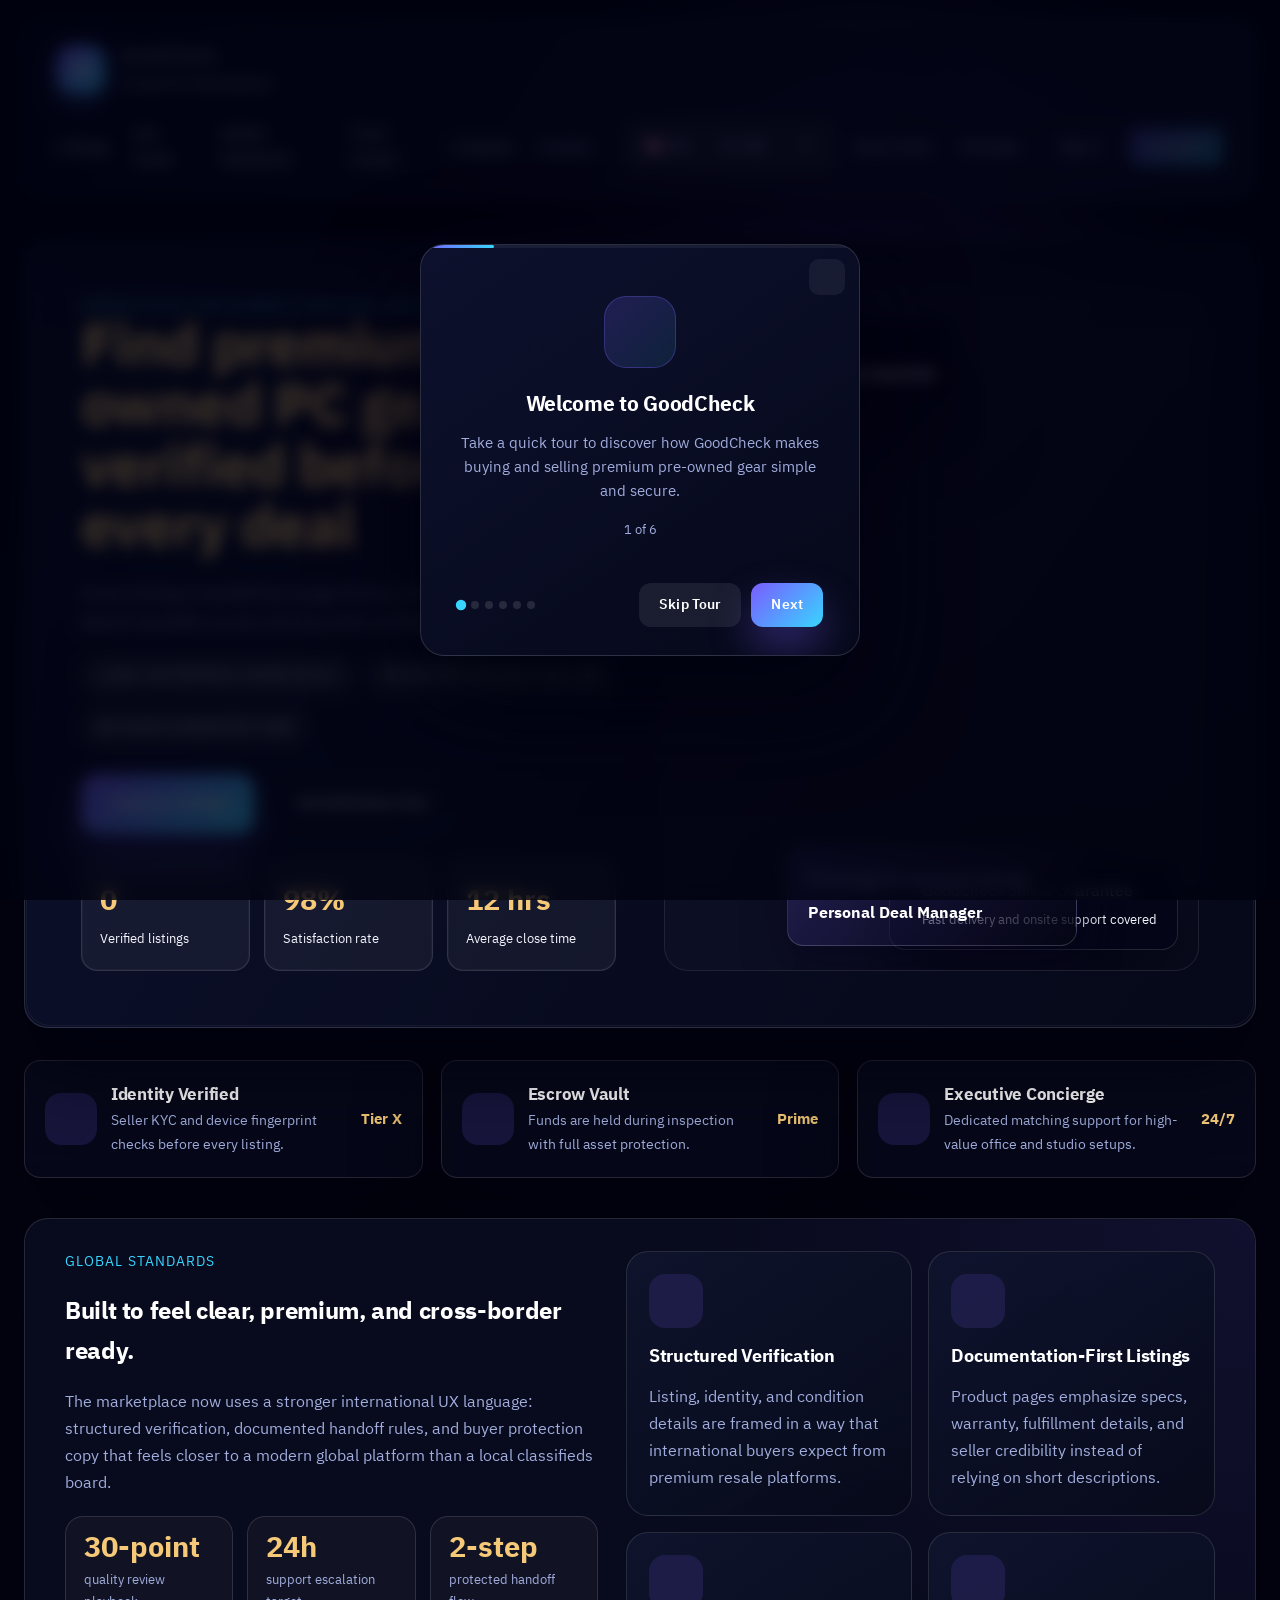
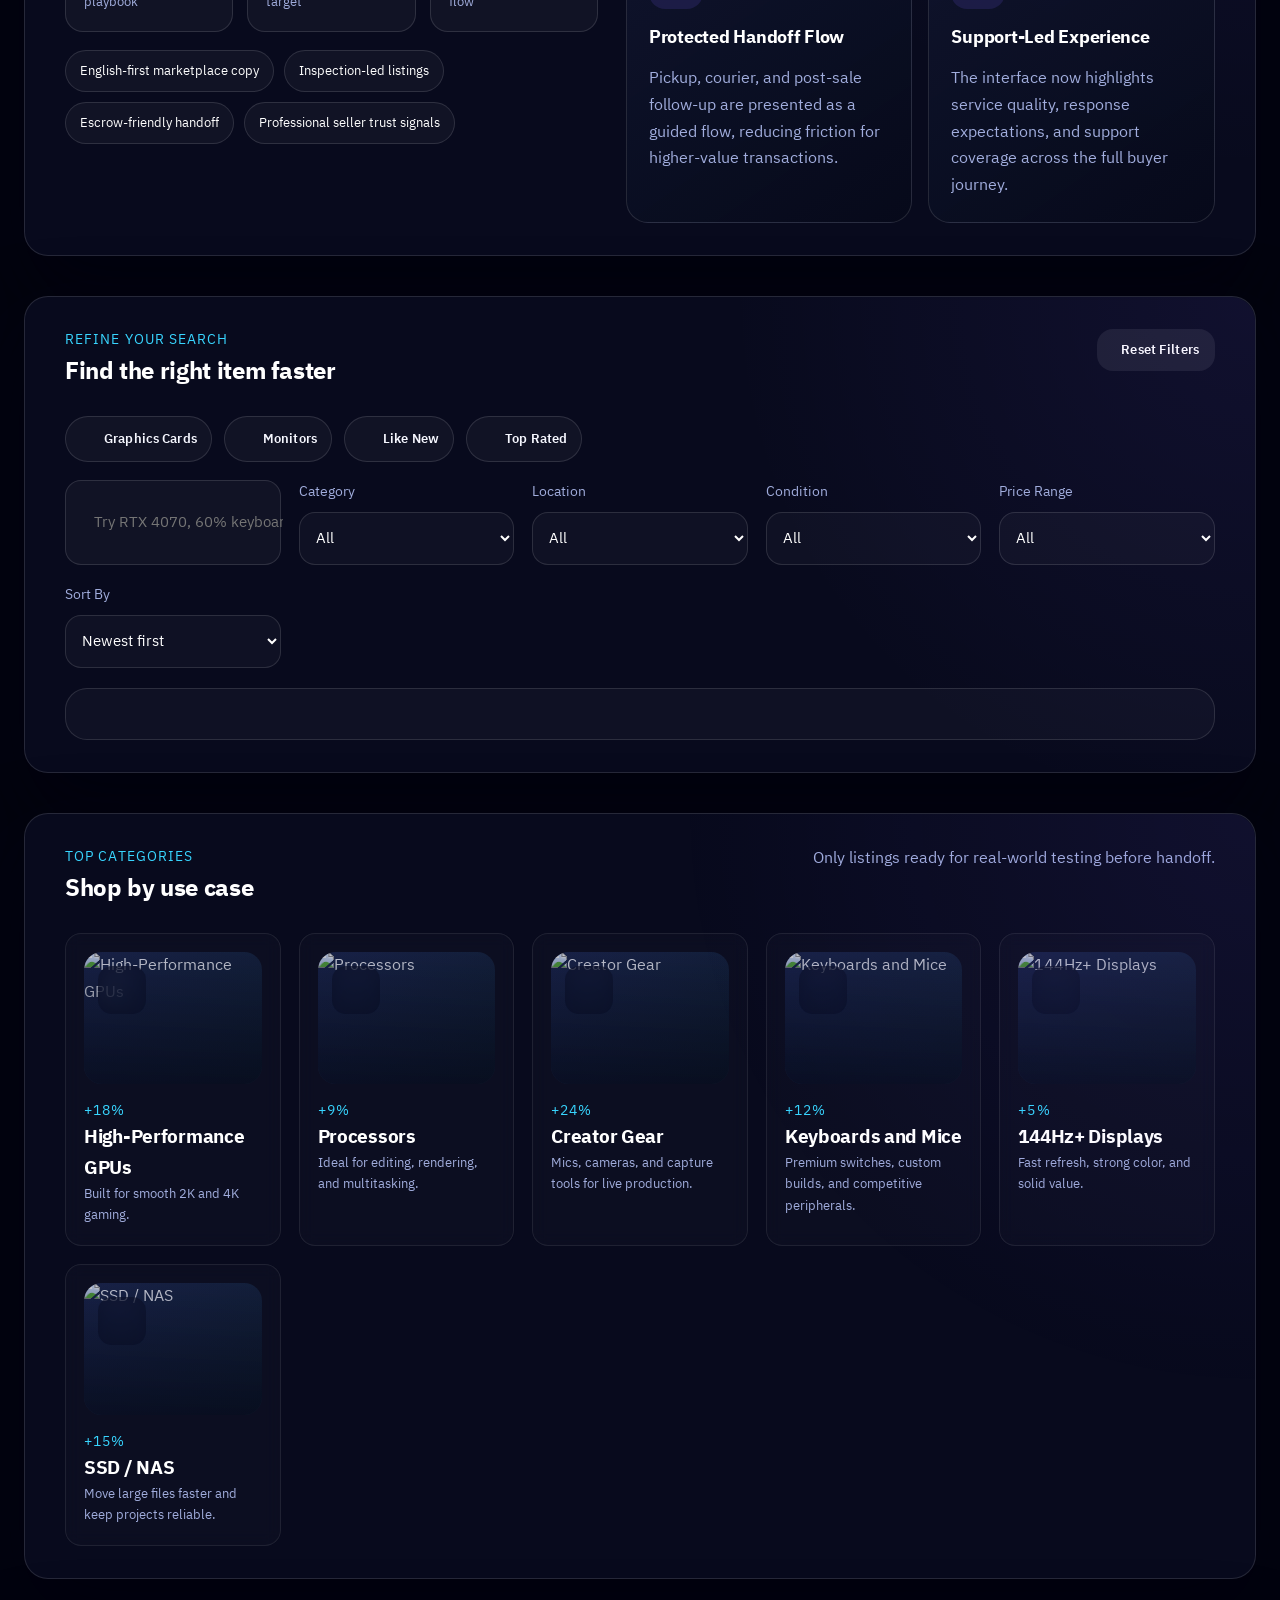
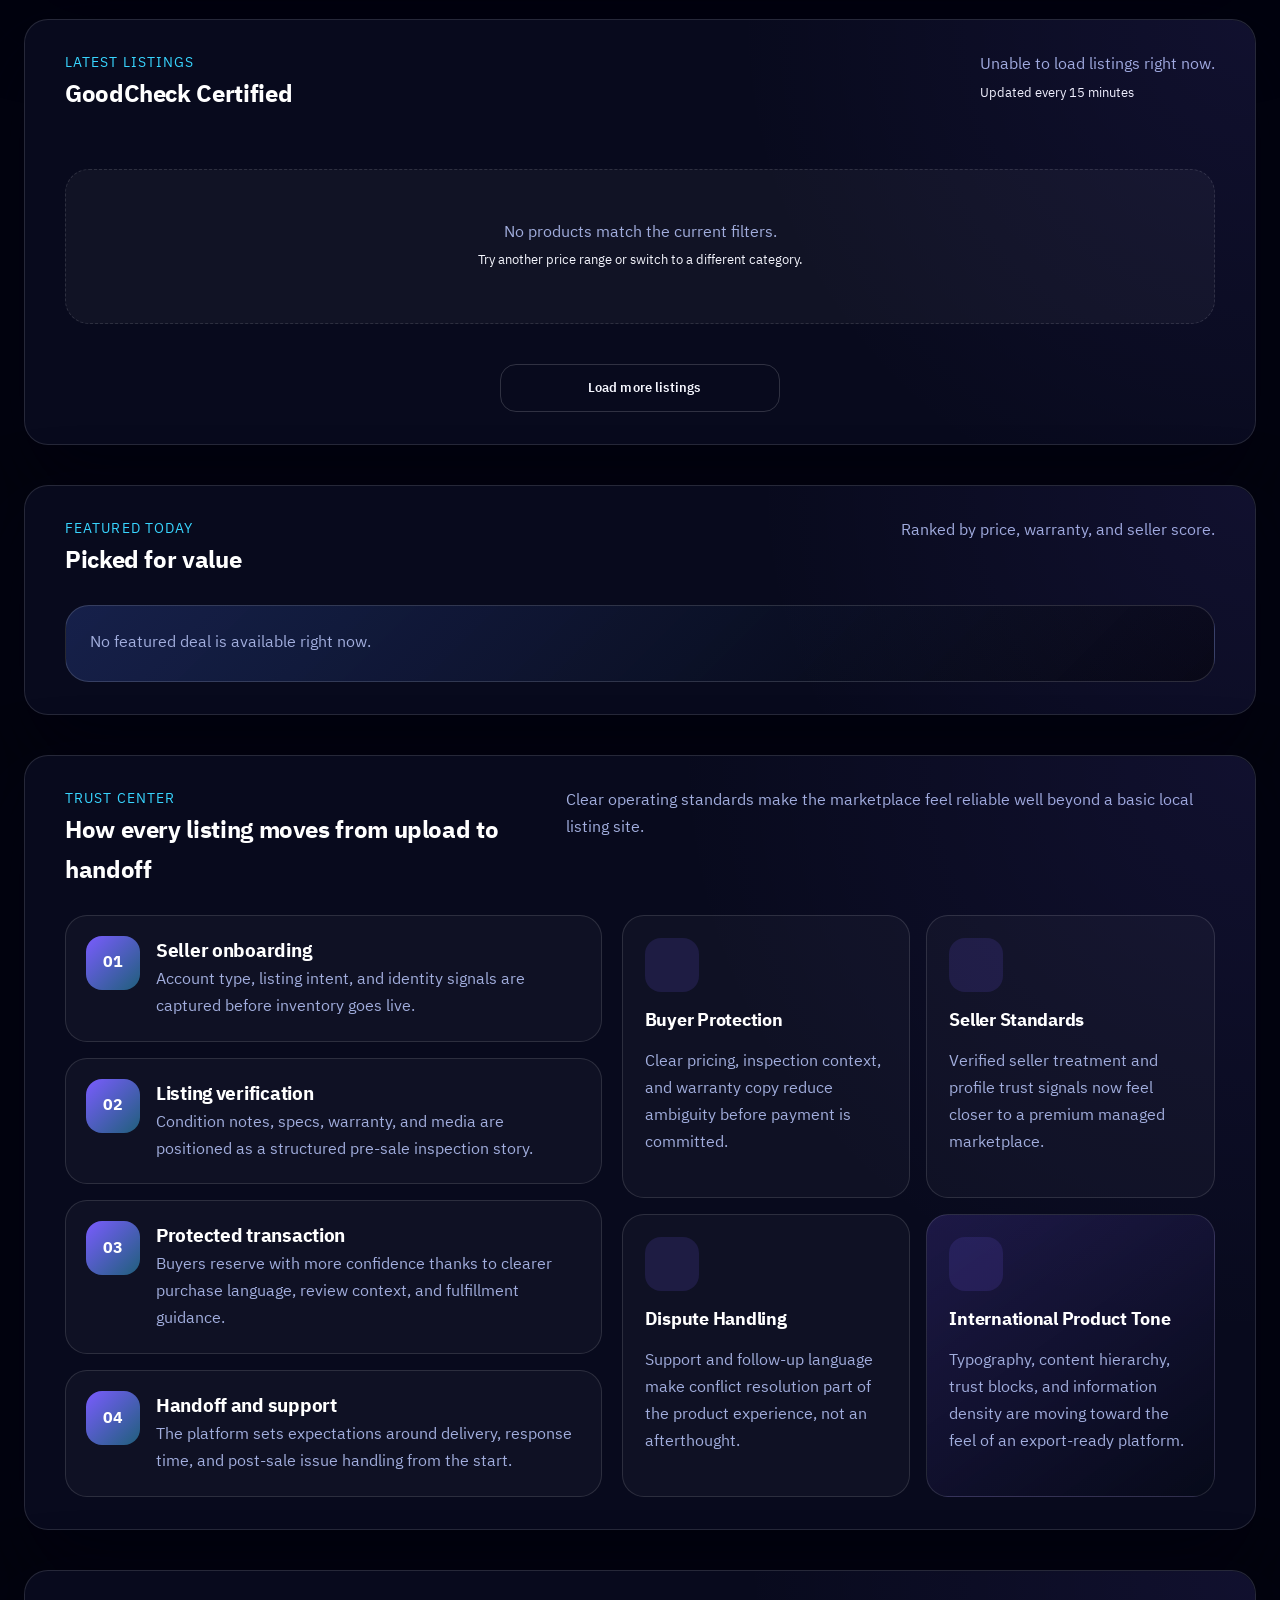
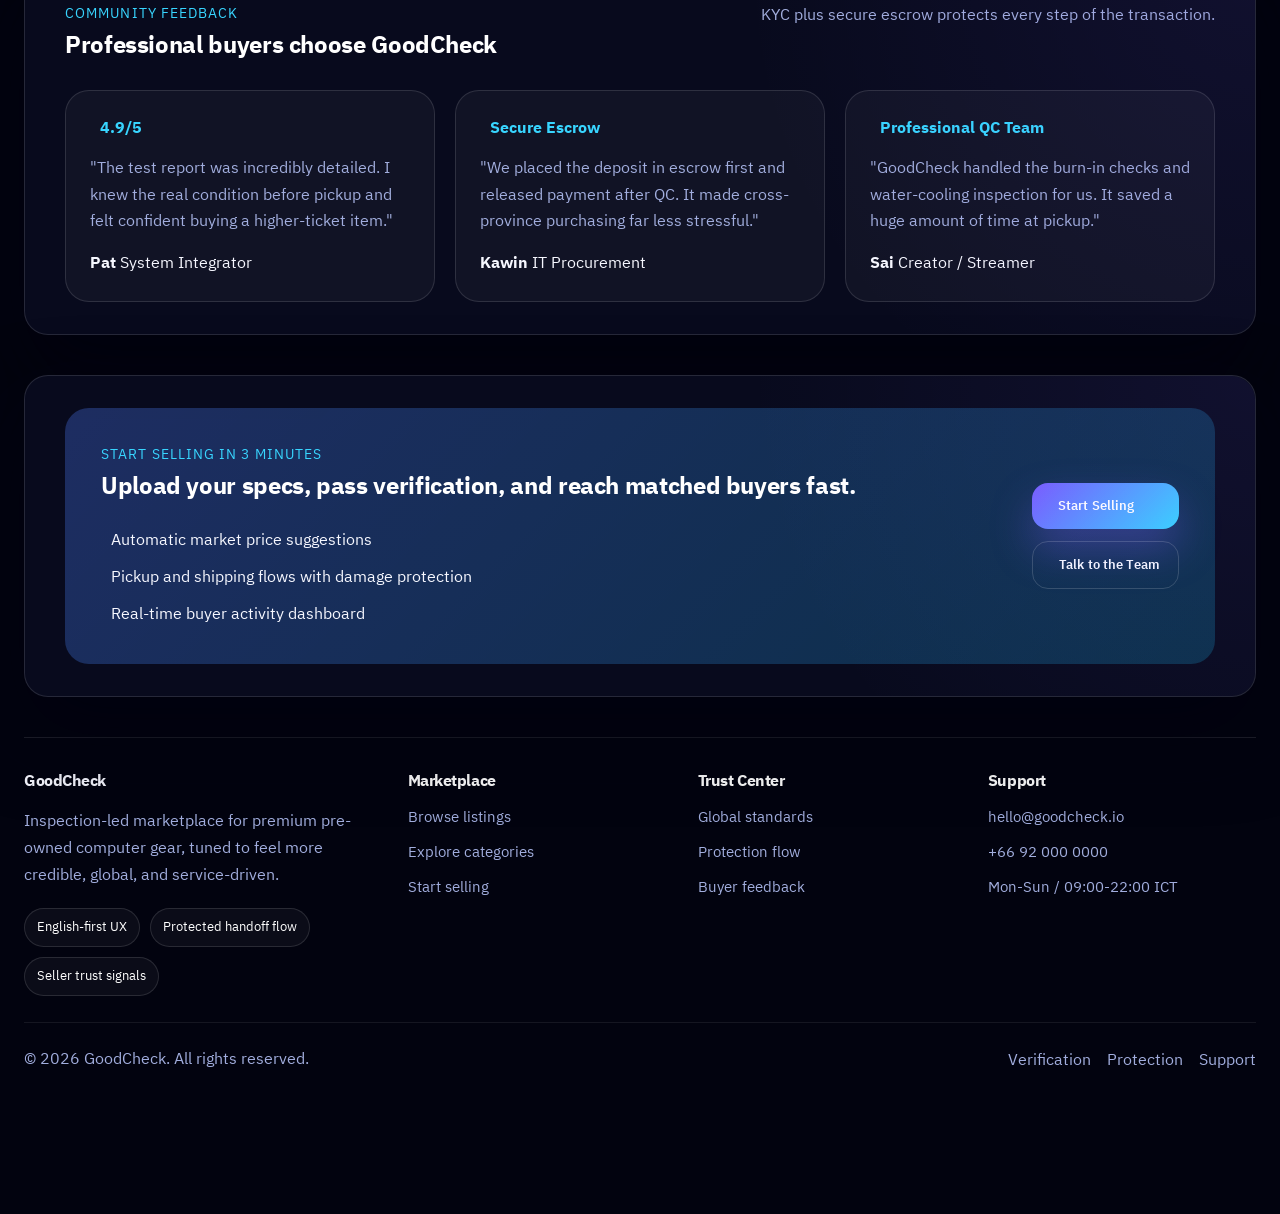
==== commit 95dfcb60: "image comparing ui2" ====
--- a/UI1/index.html
+++ b/UI1/index.html
@@ -50,6 +50,7 @@
             <a href="#categories" data-i18n="nav.use_cases">Use Cases</a>
             <a href="#standards" data-i18n="nav.standards">Global Standards</a>
             <a href="#trust-center" data-i18n="nav.trust_center">Trust Center</a>
+            <a href="compare.html">Compare</a>
             <a href="#contact" data-i18n="nav.contact">Contact</a>
           </nav>
           <div class="nav-actions">
--- a/UI1/styles.css
+++ b/UI1/styles.css
@@ -4601,3 +4601,234 @@
   background: rgba(255,255,255,0.92);
   border-color: rgba(0,0,0,0.08);
 }
+
+
+/* ══════════════════════════════════════════════
+   IMAGE COMPARE PAGE
+══════════════════════════════════════════════ */
+.comparing {
+  margin-top: 40px;
+  background: var(--surface);
+  border-radius: var(--radius);
+  border: 1px solid var(--border);
+  padding: 32px 40px;
+  box-shadow: var(--shadow-soft);
+  position: relative;
+  overflow: hidden;
+}
+
+.compare-card {
+  position: relative;
+  z-index: 1;
+  max-width: 920px;
+  margin: 0 auto;
+}
+
+.compare-grid {
+  display: grid;
+  grid-template-columns: 1fr 1fr;
+  gap: 18px;
+}
+
+.compare-drop {
+  display: flex;
+  flex-direction: column;
+  gap: 10px;
+  padding: 20px;
+  border-radius: var(--radius-sm);
+  border: 1px dashed rgba(255, 255, 255, 0.18);
+  background: rgba(255, 255, 255, 0.03);
+}
+
+.compare-drop > span {
+  font-size: 0.85rem;
+  font-weight: 600;
+  font-family: var(--font-display);
+  letter-spacing: 0.05em;
+  text-transform: uppercase;
+  color: var(--accent);
+}
+
+.compare-drop input[type="file"] {
+  background: rgba(255, 255, 255, 0.04);
+  border: 1px solid var(--border);
+  border-radius: 12px;
+  color: var(--text);
+  padding: 12px;
+  font-size: 0.9rem;
+  width: 100%;
+}
+
+.compare-drop input[type="file"]::file-selector-button {
+  margin-right: 12px;
+  border: none;
+  border-radius: 10px;
+  padding: 9px 14px;
+  background: linear-gradient(135deg, rgba(122, 92, 255, 0.9), rgba(56, 213, 255, 0.7));
+  color: #fff;
+  font-weight: 600;
+  cursor: pointer;
+}
+
+.compare-preview {
+  border-radius: 14px;
+  overflow: hidden;
+}
+
+.compare-preview img {
+  width: 100%;
+  height: 220px;
+  object-fit: cover;
+  border-radius: 14px;
+  display: block;
+  border: 1px solid var(--border);
+}
+
+.compare-result {
+  margin-top: 28px;
+  display: grid;
+  gap: 18px;
+}
+
+.compare-verdict {
+  display: flex;
+  justify-content: space-between;
+  align-items: center;
+  gap: 16px;
+  padding: 18px 22px;
+  border-radius: var(--radius-sm);
+  border: 1px solid var(--border);
+  background: rgba(255, 255, 255, 0.04);
+}
+
+.compare-verdict strong {
+  font-family: var(--font-display);
+  font-size: 1.3rem;
+  letter-spacing: 0.02em;
+}
+
+.compare-verdict span {
+  font-size: 0.85rem;
+  color: var(--muted);
+  text-transform: uppercase;
+  letter-spacing: 0.06em;
+}
+
+.compare-scores {
+  display: grid;
+  grid-template-columns: repeat(3, 1fr);
+  gap: 14px;
+}
+
+.compare-scores > div {
+  display: grid;
+  gap: 8px;
+  padding: 18px;
+  border-radius: var(--radius-sm);
+  border: 1px solid var(--border);
+  background: rgba(255, 255, 255, 0.03);
+  text-align: center;
+}
+
+.compare-scores label {
+  font-size: 0.76rem;
+  color: var(--muted);
+  text-transform: uppercase;
+  letter-spacing: 0.06em;
+}
+
+.compare-scores strong {
+  font-size: 1.8rem;
+  line-height: 1;
+  color: var(--accent-gold);
+  font-family: var(--font-display);
+}
+
+.compare-reasoning {
+  padding: 16px 20px;
+  border-radius: var(--radius-sm);
+  border: 1px solid var(--border);
+  background: rgba(255, 255, 255, 0.03);
+  color: var(--muted);
+  line-height: 1.6;
+  font-size: 0.92rem;
+}
+
+.compare-table {
+  width: 100%;
+  border-collapse: separate;
+  border-spacing: 0;
+  font-size: 0.88rem;
+  border-radius: var(--radius-sm);
+  overflow: hidden;
+  border: 1px solid var(--border);
+}
+
+.compare-table th {
+  background: rgba(255, 255, 255, 0.05);
+  color: #fff;
+  font-family: var(--font-display);
+  font-weight: 600;
+  text-align: left;
+  padding: 12px 14px;
+  font-size: 0.8rem;
+  text-transform: uppercase;
+  letter-spacing: 0.04em;
+}
+
+.compare-table td {
+  padding: 11px 14px;
+  border-top: 1px solid var(--border);
+  color: var(--muted);
+}
+
+.compare-table td:last-child {
+  text-align: center;
+  font-weight: 700;
+  font-size: 1rem;
+}
+
+.compare-lists {
+  display: grid;
+  grid-template-columns: 1fr 1fr;
+  gap: 16px;
+}
+
+.compare-lists > div {
+  padding: 20px;
+  border-radius: var(--radius-sm);
+  border: 1px solid var(--border);
+  background: rgba(255, 255, 255, 0.03);
+}
+
+.compare-lists h4 {
+  margin: 0 0 12px;
+  font-size: 0.85rem;
+  color: var(--accent);
+  text-transform: uppercase;
+  letter-spacing: 0.05em;
+}
+
+.compare-lists ul {
+  margin: 0;
+  padding-left: 18px;
+  display: grid;
+  gap: 8px;
+}
+
+.compare-lists li {
+  color: var(--muted);
+  font-size: 0.9rem;
+  line-height: 1.5;
+}
+
+@media (max-width: 640px) {
+  .comparing {
+    padding: 26px;
+  }
+  .compare-grid,
+  .compare-scores,
+  .compare-lists {
+    grid-template-columns: 1fr;
+  }
+}
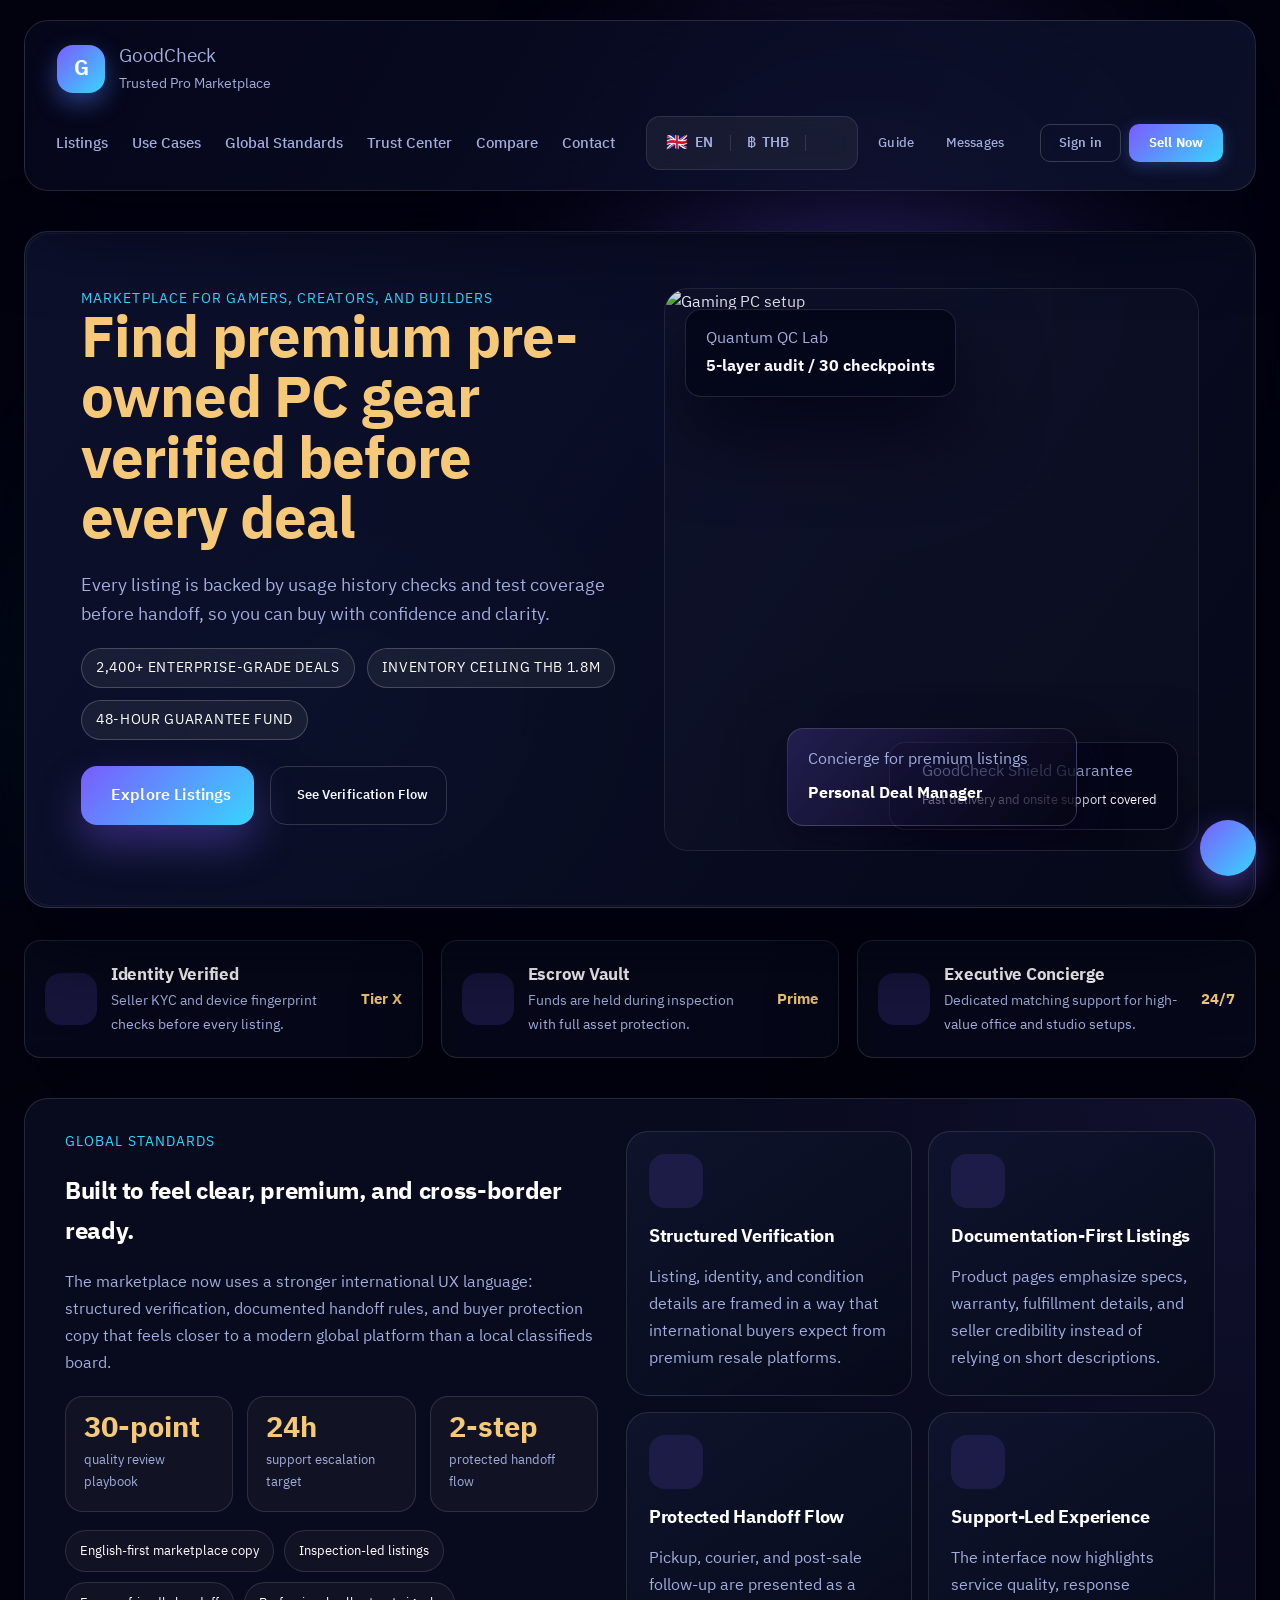
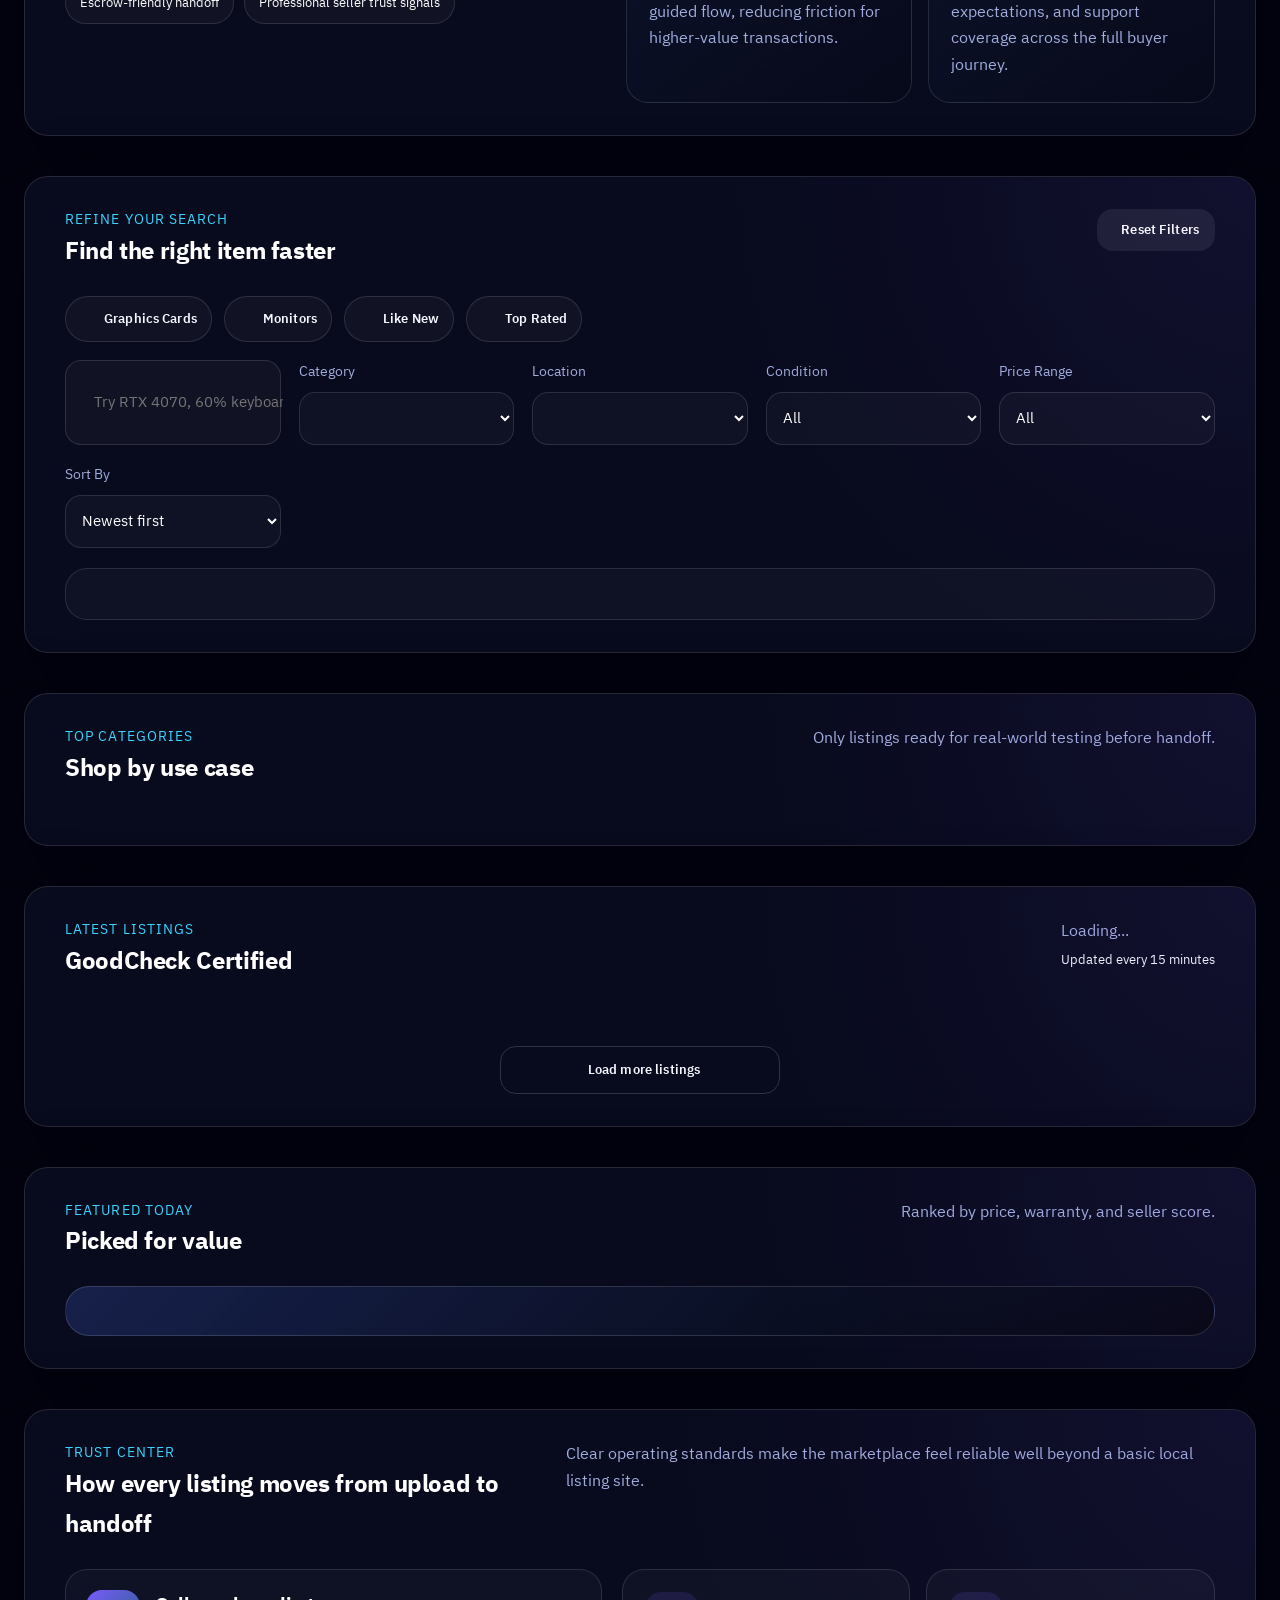
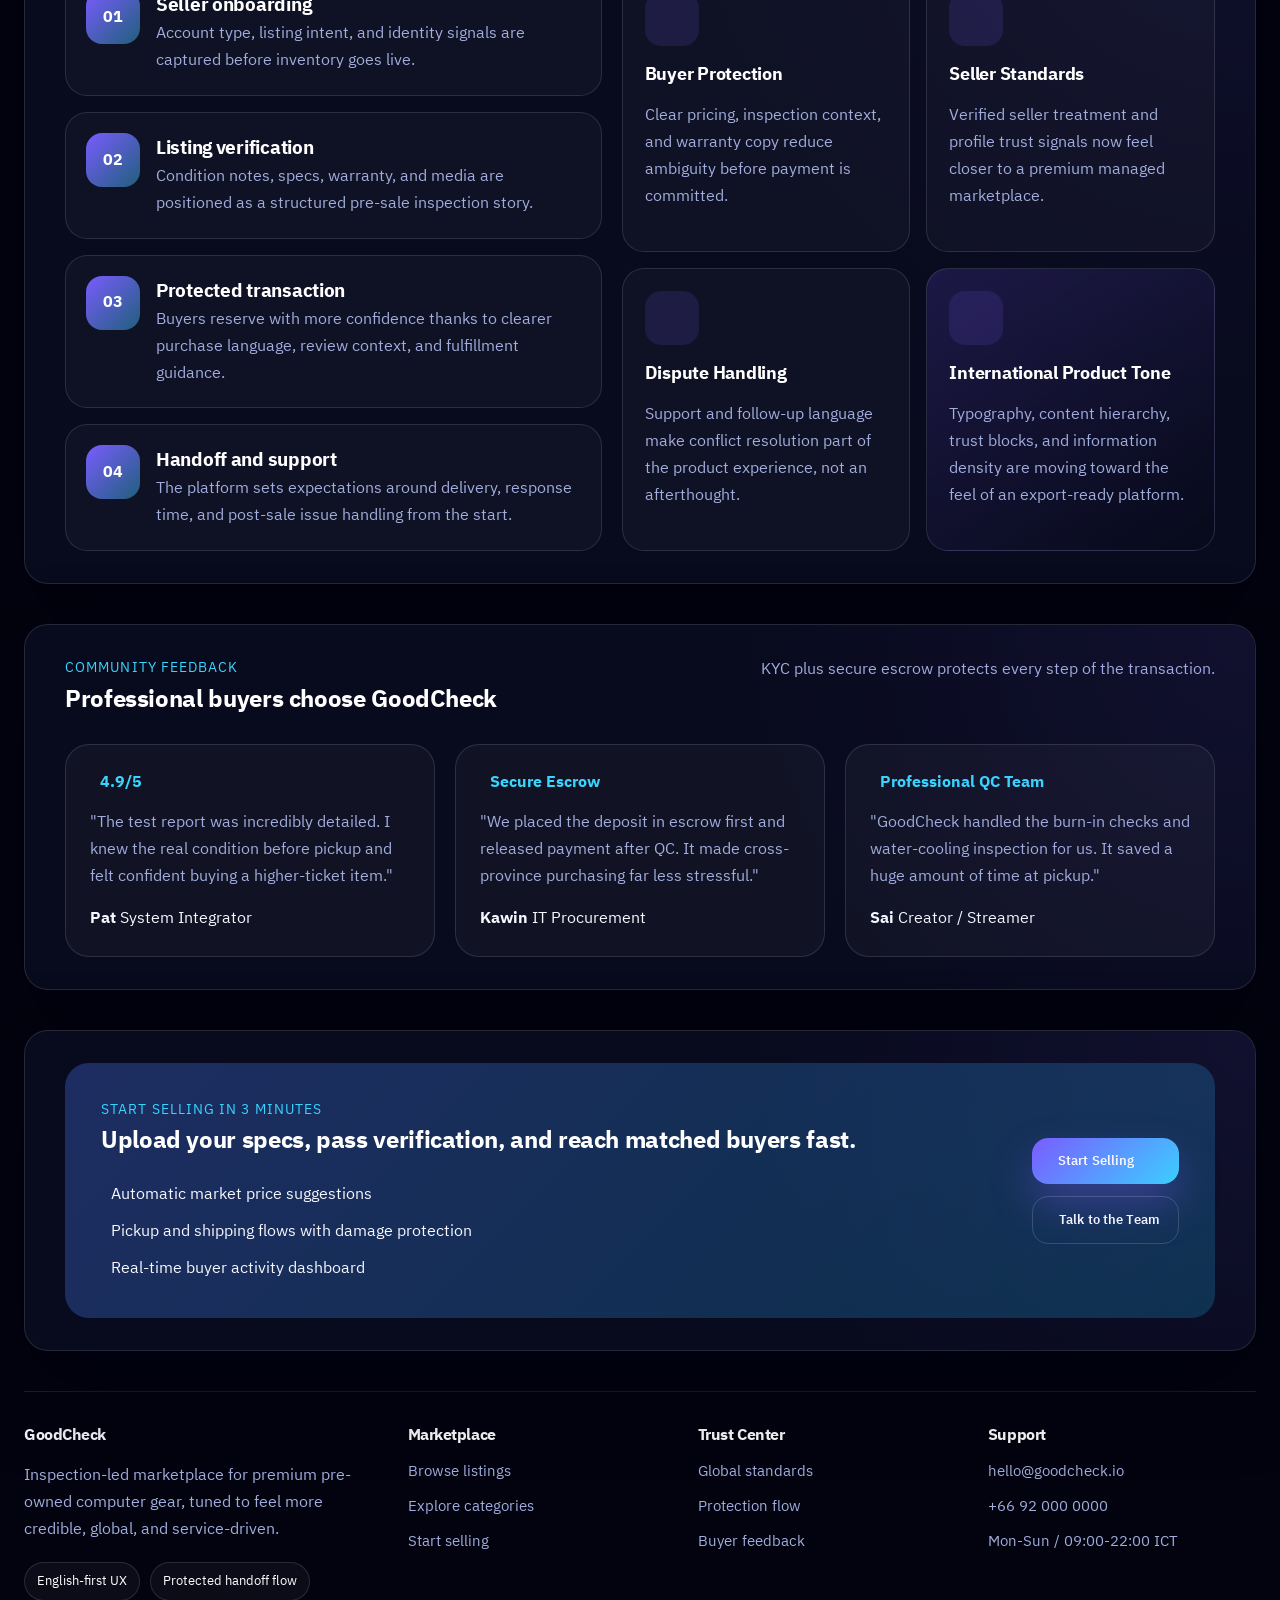
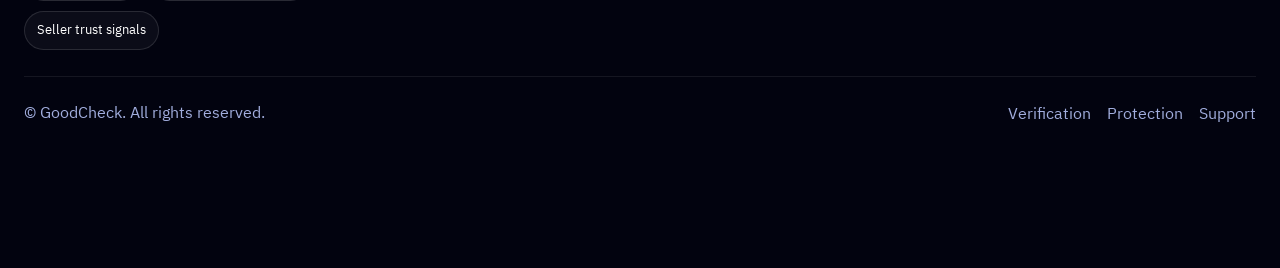
==== commit 1f286162: "4 side comparing" ====
--- a/UI1/index.html
+++ b/UI1/index.html
@@ -16,6 +16,7 @@
       defer
     ></script>
     <script type="module" src="app.js?v=20260328m"></script>
+    <script type="module" src="js/chatbot.js?v=1"></script>
   </head>
   <body>
     <div class="global-background" aria-hidden="true">
--- a/UI1/styles.css
+++ b/UI1/styles.css
@@ -173,6 +173,7 @@
 
 .nav-links {
   display: flex;
+  white-space: nowrap;
   gap: 24px;
   font-size: 0.95rem;
   color: var(--muted);
@@ -2388,7 +2389,11 @@
   }
 
   .top-nav__panel {
-    display: none;
+    display: grid;
+    grid-template-columns: minmax(0, 1fr) auto;
+    align-items: center;
+    gap: 32px;
+    min-width: 0; 
   }
 
   .top-nav.is-menu-open .top-nav__panel {
@@ -2402,15 +2407,18 @@
   }
 
   .nav-links {
-    flex-direction: column;
-    align-items: flex-start;
-    justify-content: flex-start;
-    gap: 8px;
+    display: flex;
+    flex-wrap: wrap;      
+    gap: 24px;
+    font-size: 0.95rem;
+    color: var(--muted);
+    align-items: center;
+    justify-content: flex-start;  
+    min-width: 0;         
   }
 
   .nav-links a {
-    width: 100%;
-    padding: 10px 0;
+    white-space: nowrap;  
   }
 
   .nav-actions {
@@ -4832,3 +4840,80 @@
     grid-template-columns: 1fr;
   }
 }
+
+/* ══════════════════════════════════════════════
+   FLOATING CHATBOT
+══════════════════════════════════════════════ */
+.gc-bot { position: fixed; bottom: 24px; right: 24px; z-index: 1500; }
+
+.gc-bot__toggle {
+  width: 56px; height: 56px; border-radius: 50%; padding: 0;
+  background: linear-gradient(135deg, var(--primary), var(--accent));
+  color: #fff; display: grid; place-items: center;
+  box-shadow: 0 10px 30px rgba(122, 92, 255, 0.45);
+  border: none; cursor: pointer;
+}
+.gc-bot__toggle:hover { transform: translateY(-2px); }
+.gc-bot__toggle i { width: 24px; height: 24px; }
+
+.gc-bot__panel {
+  position: absolute; bottom: 72px; right: 0;
+  width: min(380px, calc(100vw - 32px)); height: 520px; max-height: 70vh;
+  display: flex; flex-direction: column;
+  background: var(--card); border: 1px solid var(--border);
+  border-radius: var(--radius); box-shadow: var(--shadow-soft); overflow: hidden;
+}
+
+.gc-bot__header {
+  display: flex; justify-content: space-between; align-items: center;
+  padding: 16px 18px; border-bottom: 1px solid var(--border);
+  background: rgba(255, 255, 255, 0.04);
+}
+.gc-bot__header strong { font-family: var(--font-display); }
+.gc-bot__close {
+  background: none; border: none; color: var(--muted);
+  font-size: 1.5rem; line-height: 1; cursor: pointer; padding: 0 6px;
+}
+.gc-bot__close:hover { color: var(--text); }
+
+.gc-bot__messages {
+  flex: 1; overflow-y: auto; padding: 16px;
+  display: flex; flex-direction: column; gap: 12px;
+}
+
+.gc-bot__msg {
+  padding: 10px 14px; border-radius: 14px; font-size: 0.9rem;
+  line-height: 1.5; max-width: 85%; white-space: pre-wrap; word-break: break-word;
+}
+.gc-bot__msg--user {
+  align-self: flex-end; color: #fff;
+  background: linear-gradient(135deg, rgba(122, 92, 255, 0.85), rgba(56, 213, 255, 0.55));
+  border-radius: 14px 14px 4px 14px;
+}
+.gc-bot__msg--bot {
+  align-self: flex-start; color: var(--text);
+  background: rgba(255, 255, 255, 0.05); border: 1px solid var(--border);
+  border-radius: 14px 14px 14px 4px;
+}
+
+.gc-bot__input {
+  display: flex; gap: 8px; padding: 12px;
+  border-top: 1px solid var(--border);
+}
+.gc-bot__input input {
+  flex: 1; padding: 12px 14px; border-radius: 12px;
+  border: 1px solid var(--border); background: rgba(255, 255, 255, 0.04);
+  color: var(--text); font-size: 0.92rem;
+}
+.gc-bot__input input:focus {
+  outline: none; border-color: rgba(56, 213, 255, 0.5);
+}
+.gc-bot__input .primary-btn { padding: 10px 16px; }
+
+.gc-bot__panel[hidden] {
+  display: none !important;
+}
+
+@media (max-width: 480px) {
+  .gc-bot__panel { width: calc(100vw - 32px); height: 60vh; }
+}
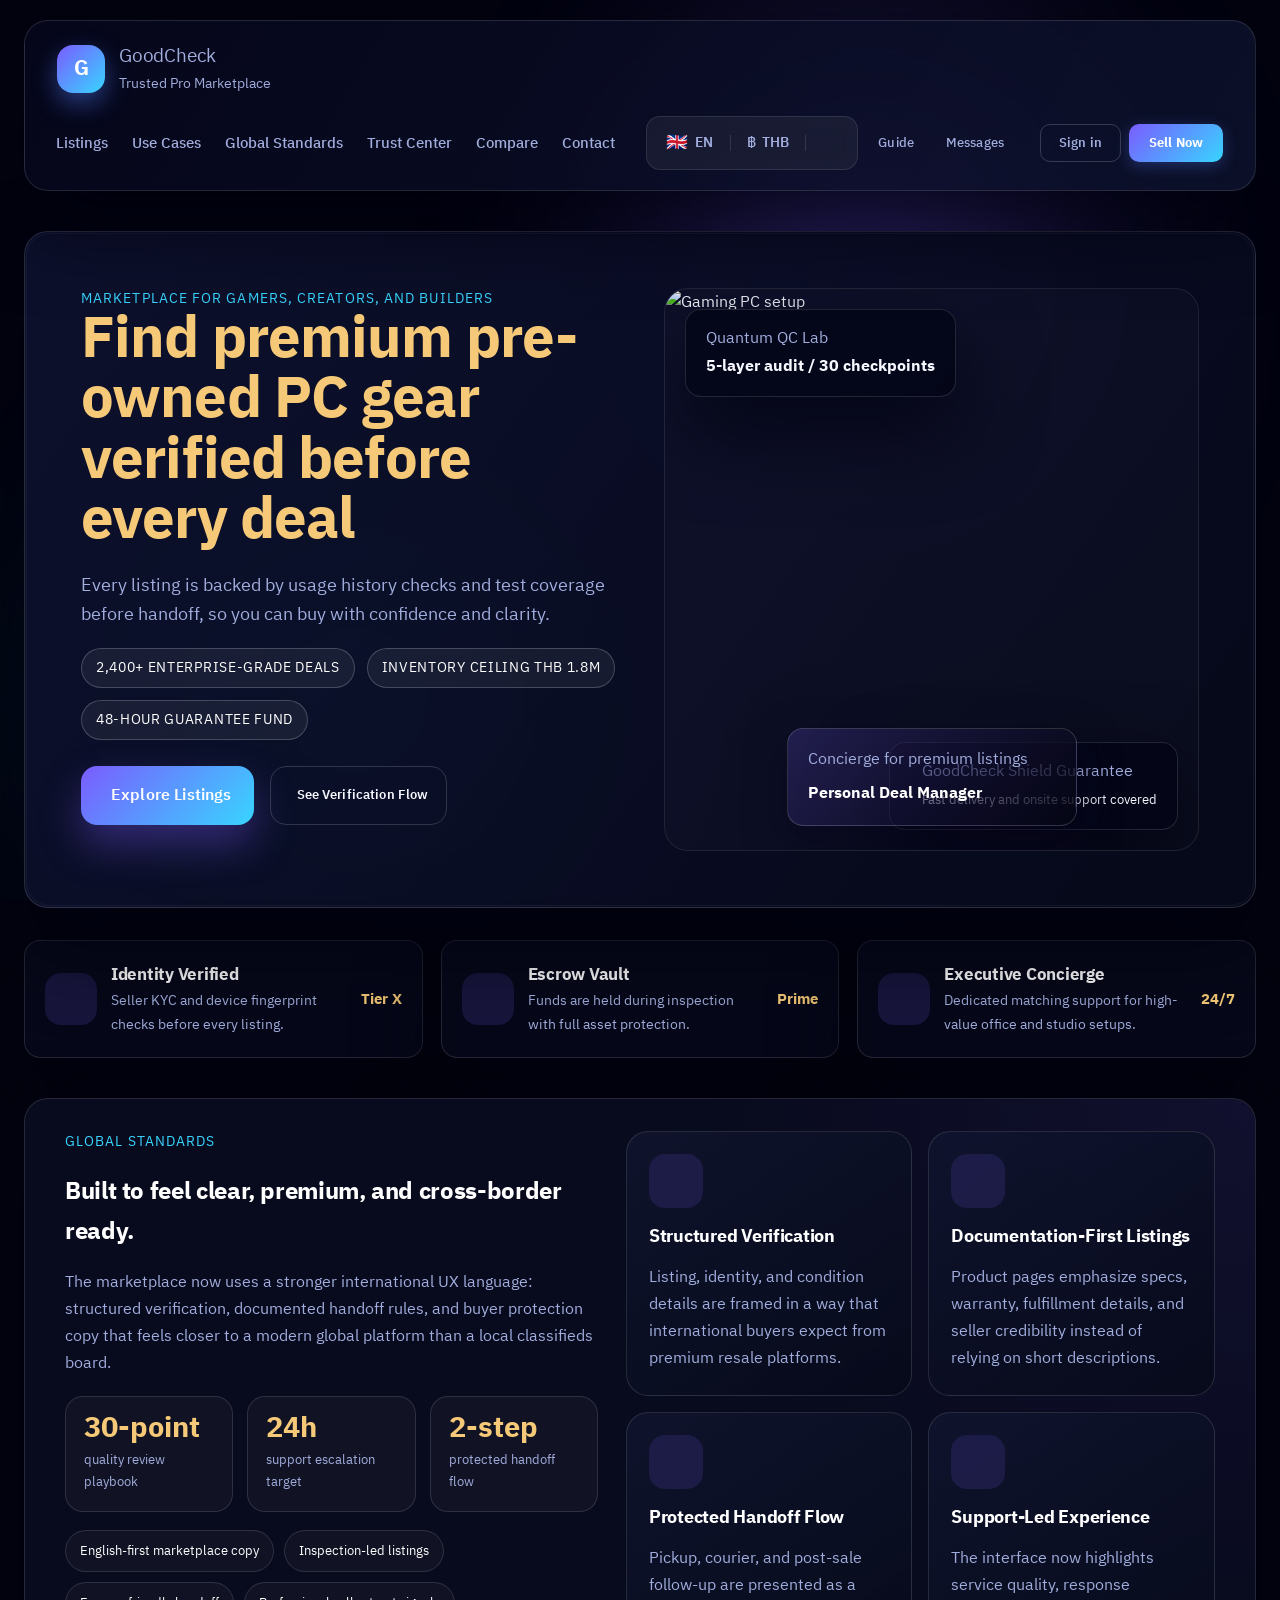
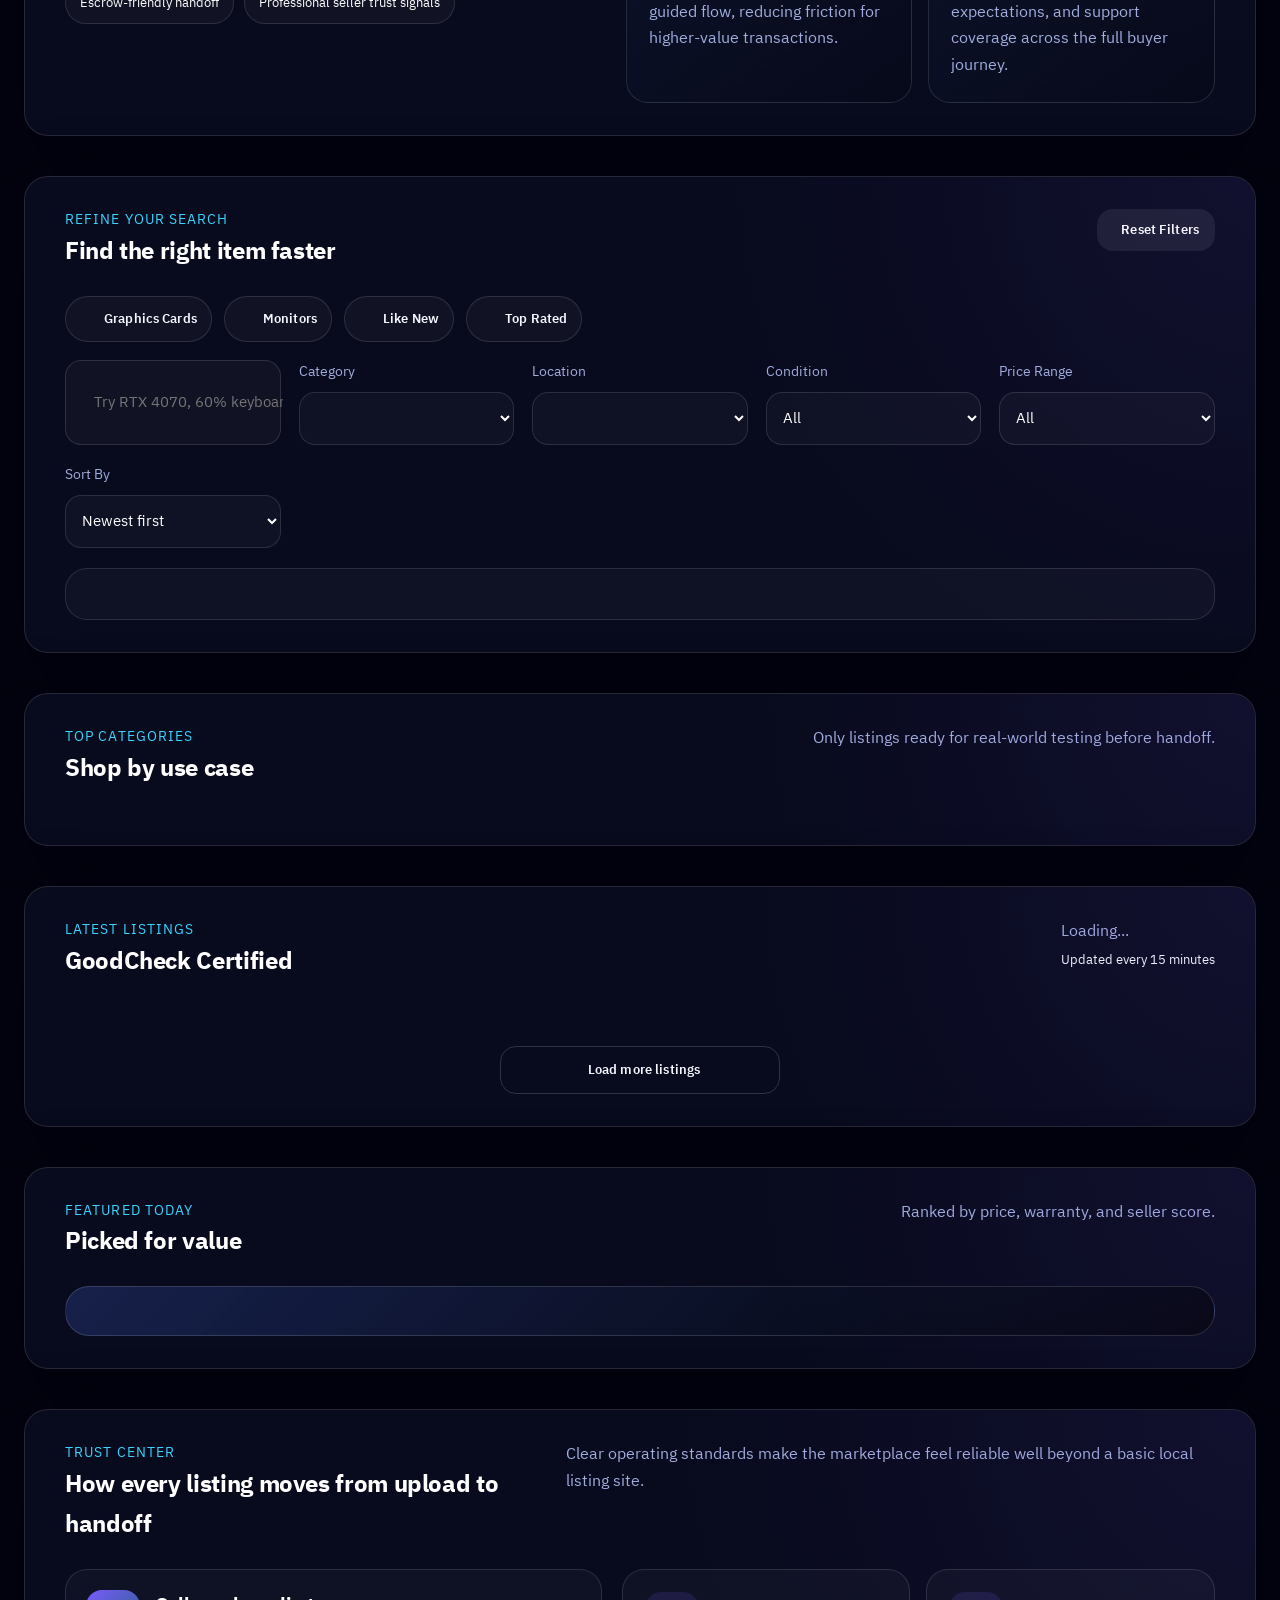
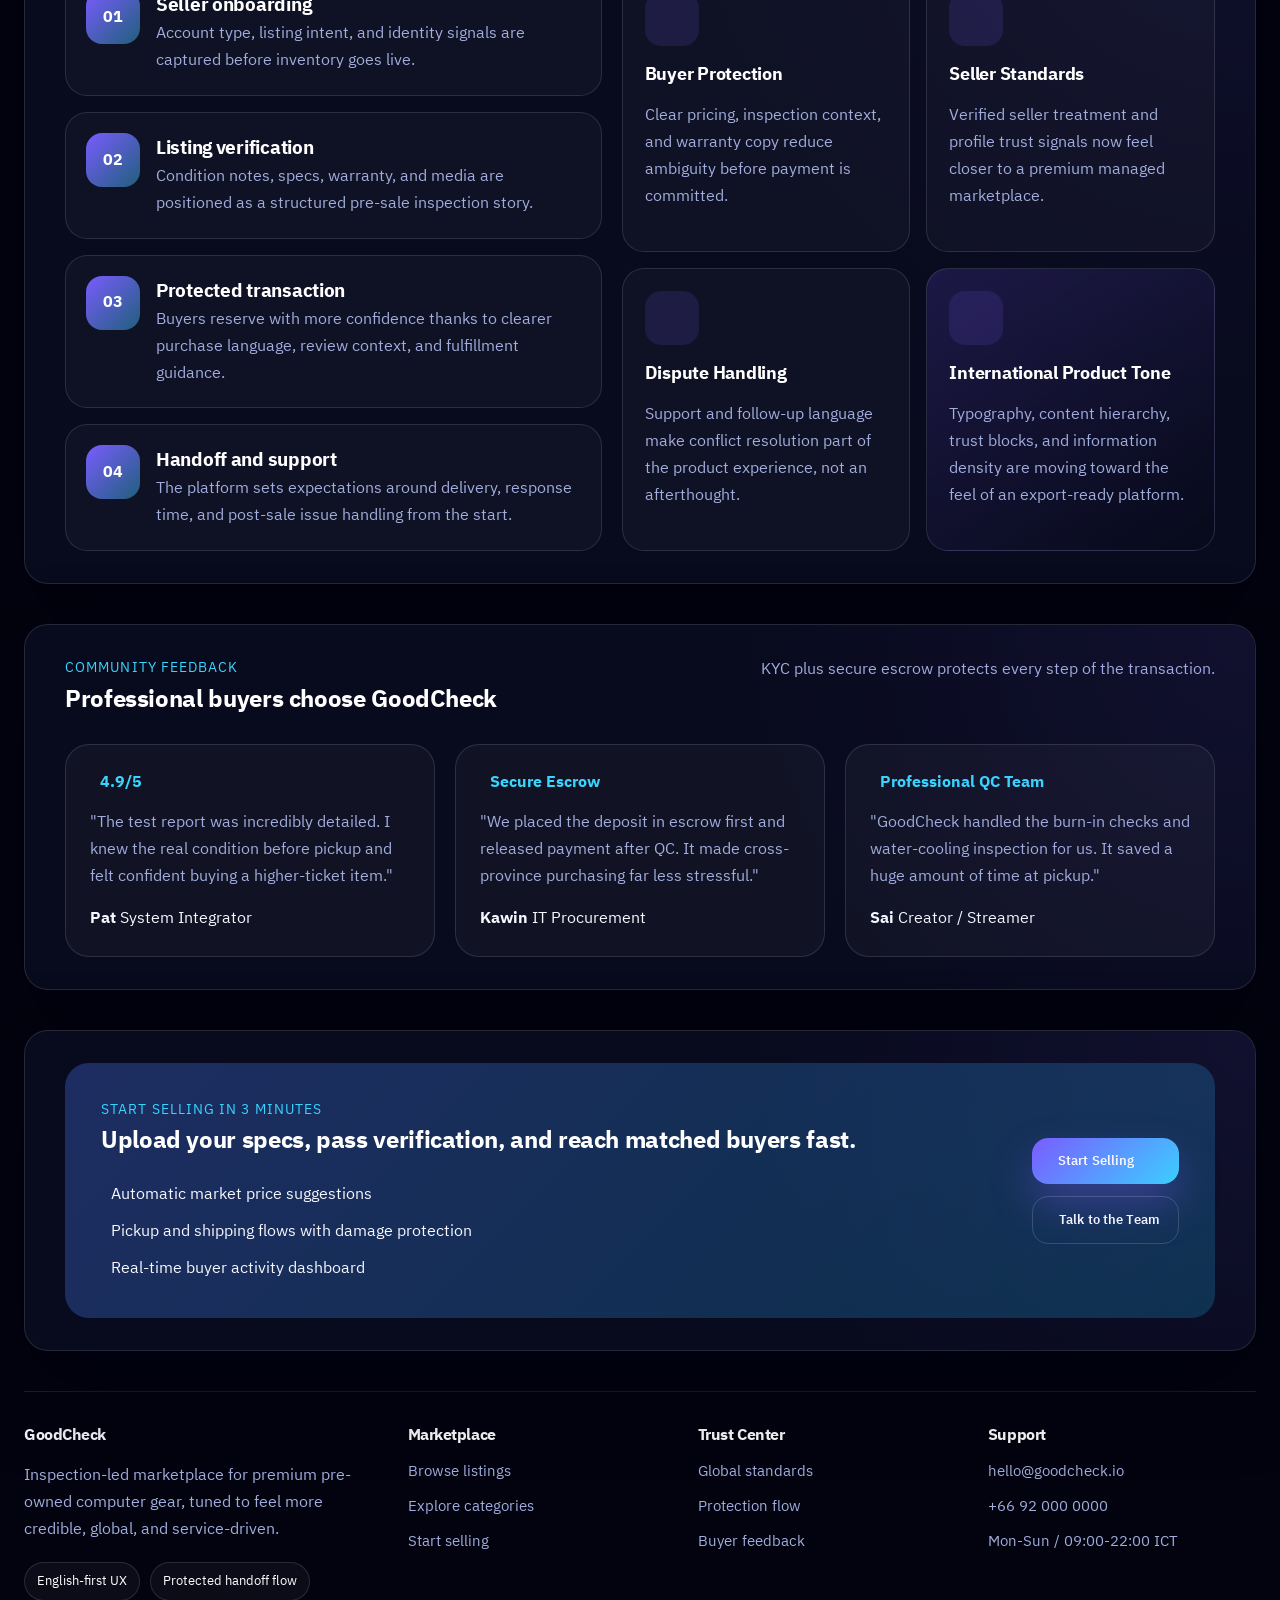
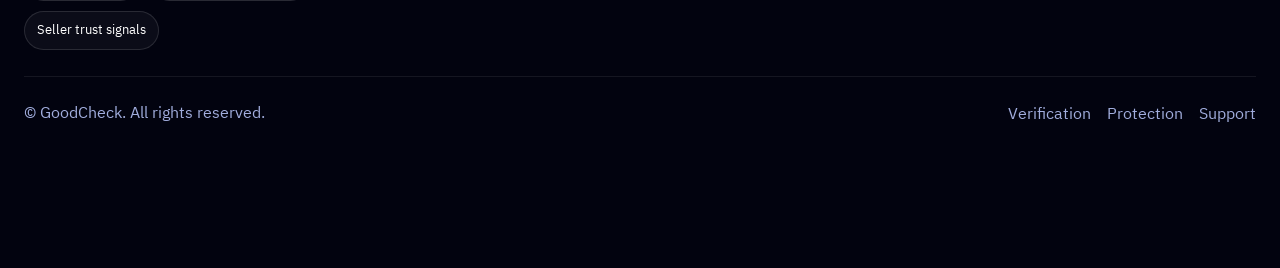
==== commit 8616f9ab: "Merge branch 'main' into feature/image-comparing" ====
--- a/UI1/index.html
+++ b/UI1/index.html
@@ -73,6 +73,9 @@
                 <div class="lang-switcher__dropdown" id="currDropdown">
                   <button class="curr-option" data-currency="THB" type="button"><span>฿</span> Thai Baht</button>
                   <button class="curr-option" data-currency="USD" type="button"><span>$</span> US Dollar</button>
+                  <button class="curr-option" data-currency="SGD" type="button"><span>S$</span> Singapore Dollar</button>
+                  <button class="curr-option" data-currency="MYR" type="button"><span>RM</span> Malaysian Ringgit</button>
+                  <button class="curr-option" data-currency="IDR" type="button"><span>Rp</span> Indonesian Rupiah</button>
                 </div>
               </div>
               <span class="nav-pill-sep"></span>
--- a/UI1/styles.css
+++ b/UI1/styles.css
@@ -2028,6 +2028,107 @@
   justify-content: center;
 }
 
+.risk-badge {
+  display: inline-flex;
+  align-items: center;
+  justify-content: center;
+  padding: 6px 10px;
+  border-radius: 999px;
+  border: 1px solid;
+  font-size: 0.72rem;
+  font-weight: 700;
+  white-space: nowrap;
+}
+
+.risk-badge--low {
+  color: #2dd4bf;
+  border-color: rgba(45, 212, 191, 0.28);
+  background: rgba(45, 212, 191, 0.1);
+}
+
+.risk-badge--medium {
+  color: #fbbf24;
+  border-color: rgba(251, 191, 36, 0.28);
+  background: rgba(251, 191, 36, 0.1);
+}
+
+.risk-badge--high {
+  color: #f87171;
+  border-color: rgba(248, 113, 113, 0.28);
+  background: rgba(248, 113, 113, 0.1);
+}
+
+.risk-reason-list,
+.risk-list {
+  display: grid;
+  gap: 10px;
+}
+
+.risk-reason-list {
+  grid-template-columns: repeat(auto-fit, minmax(180px, 1fr));
+}
+
+.risk-reason-list span {
+  padding: 8px 10px;
+  border-radius: 12px;
+  border: 1px solid rgba(255,255,255,0.08);
+  background: rgba(255,255,255,0.03);
+  color: var(--muted);
+  font-size: 0.82rem;
+}
+
+.risk-row {
+  display: grid;
+  grid-template-columns: minmax(0, 1fr) auto;
+  align-items: center;
+  gap: 12px;
+  padding: 12px;
+  border-radius: 16px;
+  border: 1px solid rgba(255,255,255,0.08);
+  background: rgba(255,255,255,0.03);
+}
+
+.risk-row img {
+  width: 64px;
+  height: 48px;
+  border-radius: 10px;
+  object-fit: cover;
+}
+
+.risk-row:has(img) {
+  grid-template-columns: 64px minmax(0, 1fr);
+}
+
+.risk-row p {
+  margin: 4px 0 0;
+  color: var(--muted);
+  font-size: 0.84rem;
+  line-height: 1.45;
+}
+
+.verification-event-card > p {
+  margin: 0;
+  color: var(--muted);
+  line-height: 1.55;
+}
+
+.claim-evidence-list {
+  display: flex;
+  flex-wrap: wrap;
+  gap: 8px;
+}
+
+.claim-evidence-list a {
+  display: inline-flex;
+  padding: 6px 10px;
+  border-radius: 999px;
+  border: 1px solid rgba(56,213,255,0.22);
+  color: var(--accent);
+  background: rgba(56,213,255,0.08);
+  font-size: 0.78rem;
+  text-decoration: none;
+}
+
 .admin-log-list {
   display: grid;
   gap: 12px;
@@ -2063,6 +2164,11 @@
   border: 1px dashed rgba(255, 255, 255, 0.12);
   background: rgba(255, 255, 255, 0.02);
   text-align: center;
+}
+
+.admin-empty--compact {
+  min-height: 96px;
+  padding: 16px;
 }
 
 .admin-empty--compact {
@@ -4343,6 +4449,7 @@
 }
 
 .order-review-form select,
+.order-review-form input,
 .order-review-form textarea {
   width: 100%;
   border-radius: 12px;
@@ -4589,6 +4696,7 @@
   border-color: rgba(251,191,36,0.16);
 }
 [data-theme="light"] .order-review-form select,
+[data-theme="light"] .order-review-form input,
 [data-theme="light"] .order-review-form textarea {
   background: rgba(255,255,255,0.9);
   border-color: rgba(0,0,0,0.12);
@@ -4830,6 +4938,27 @@
   line-height: 1.5;
 }
 
+.compare-feedback {
+  display: grid;
+  gap: 12px;
+  padding: 16px;
+  border-radius: var(--radius-sm);
+  border: 1px solid rgba(56,213,255,0.16);
+  background: rgba(56,213,255,0.06);
+}
+
+.compare-feedback p,
+.compare-feedback small {
+  margin: 0;
+  color: var(--muted);
+}
+
+.compare-feedback__actions {
+  display: flex;
+  flex-wrap: wrap;
+  gap: 10px;
+}
+
 @media (max-width: 640px) {
   .comparing {
     padding: 26px;
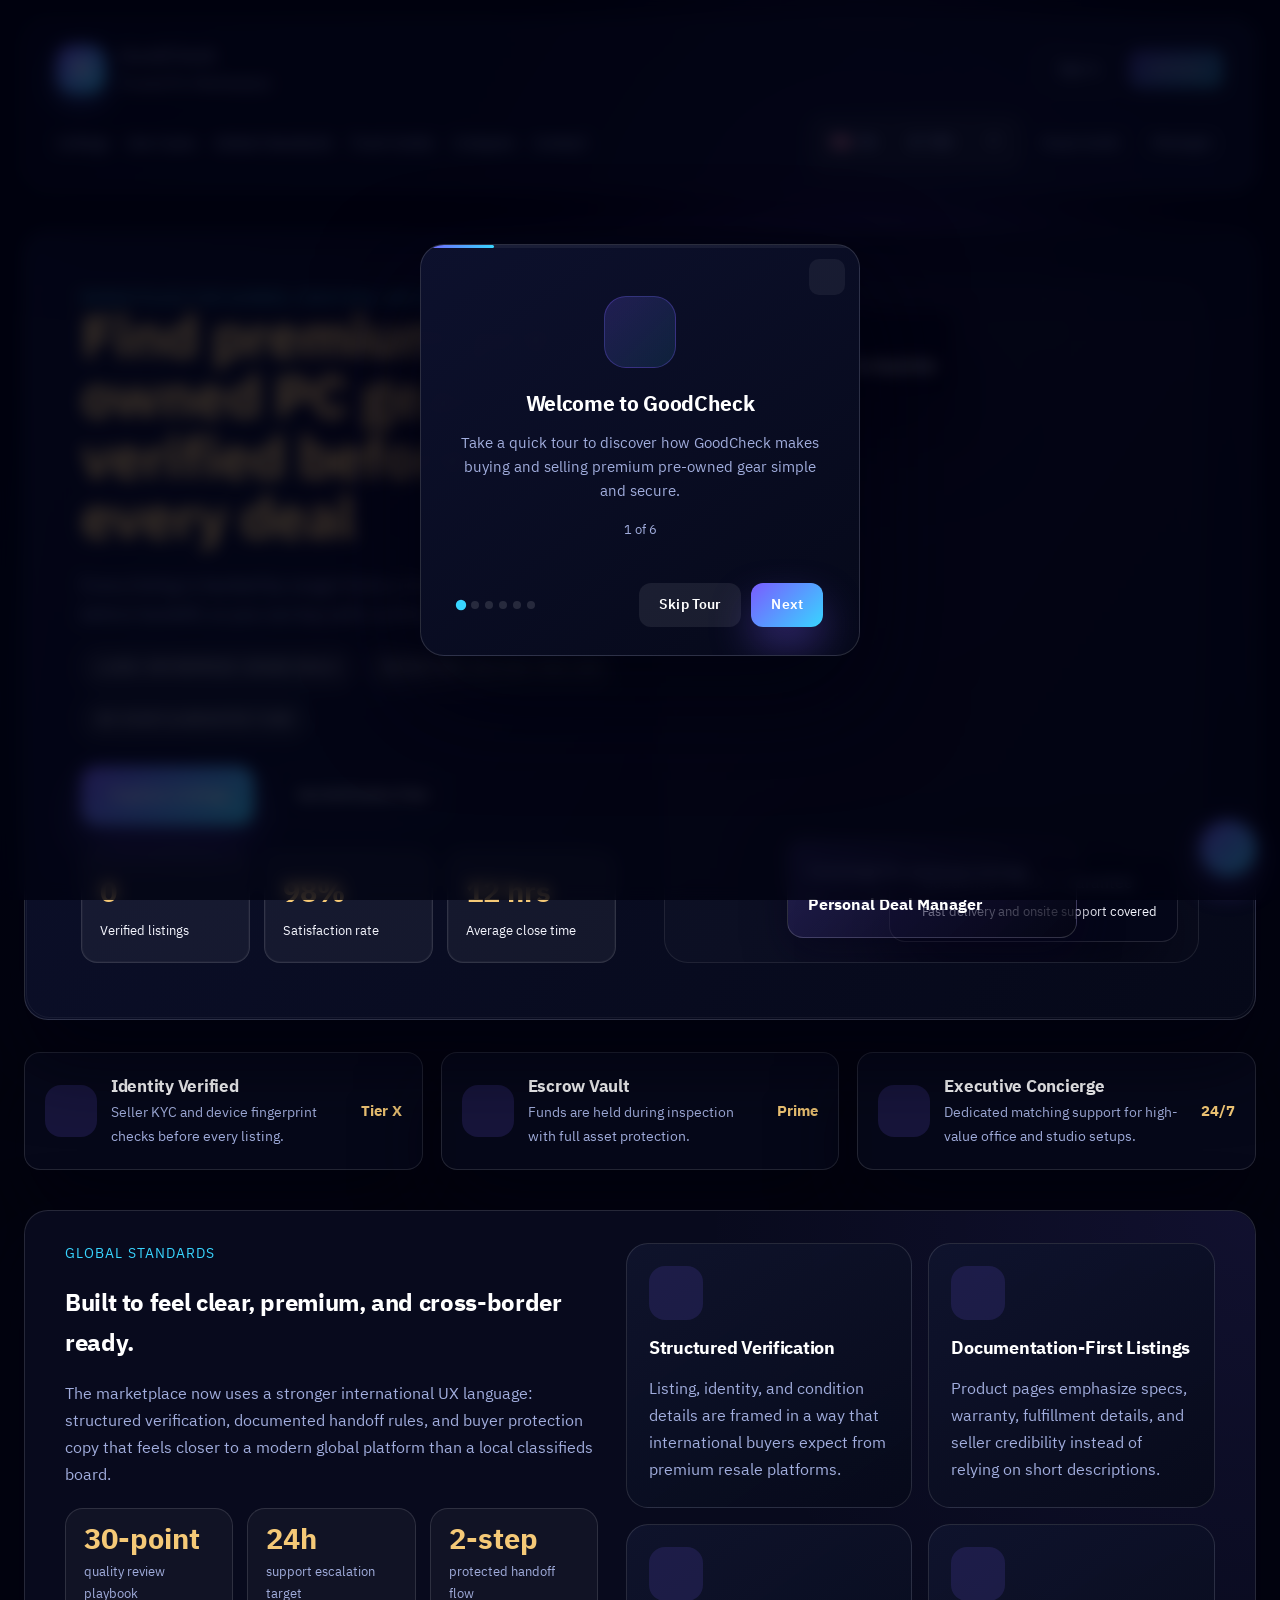
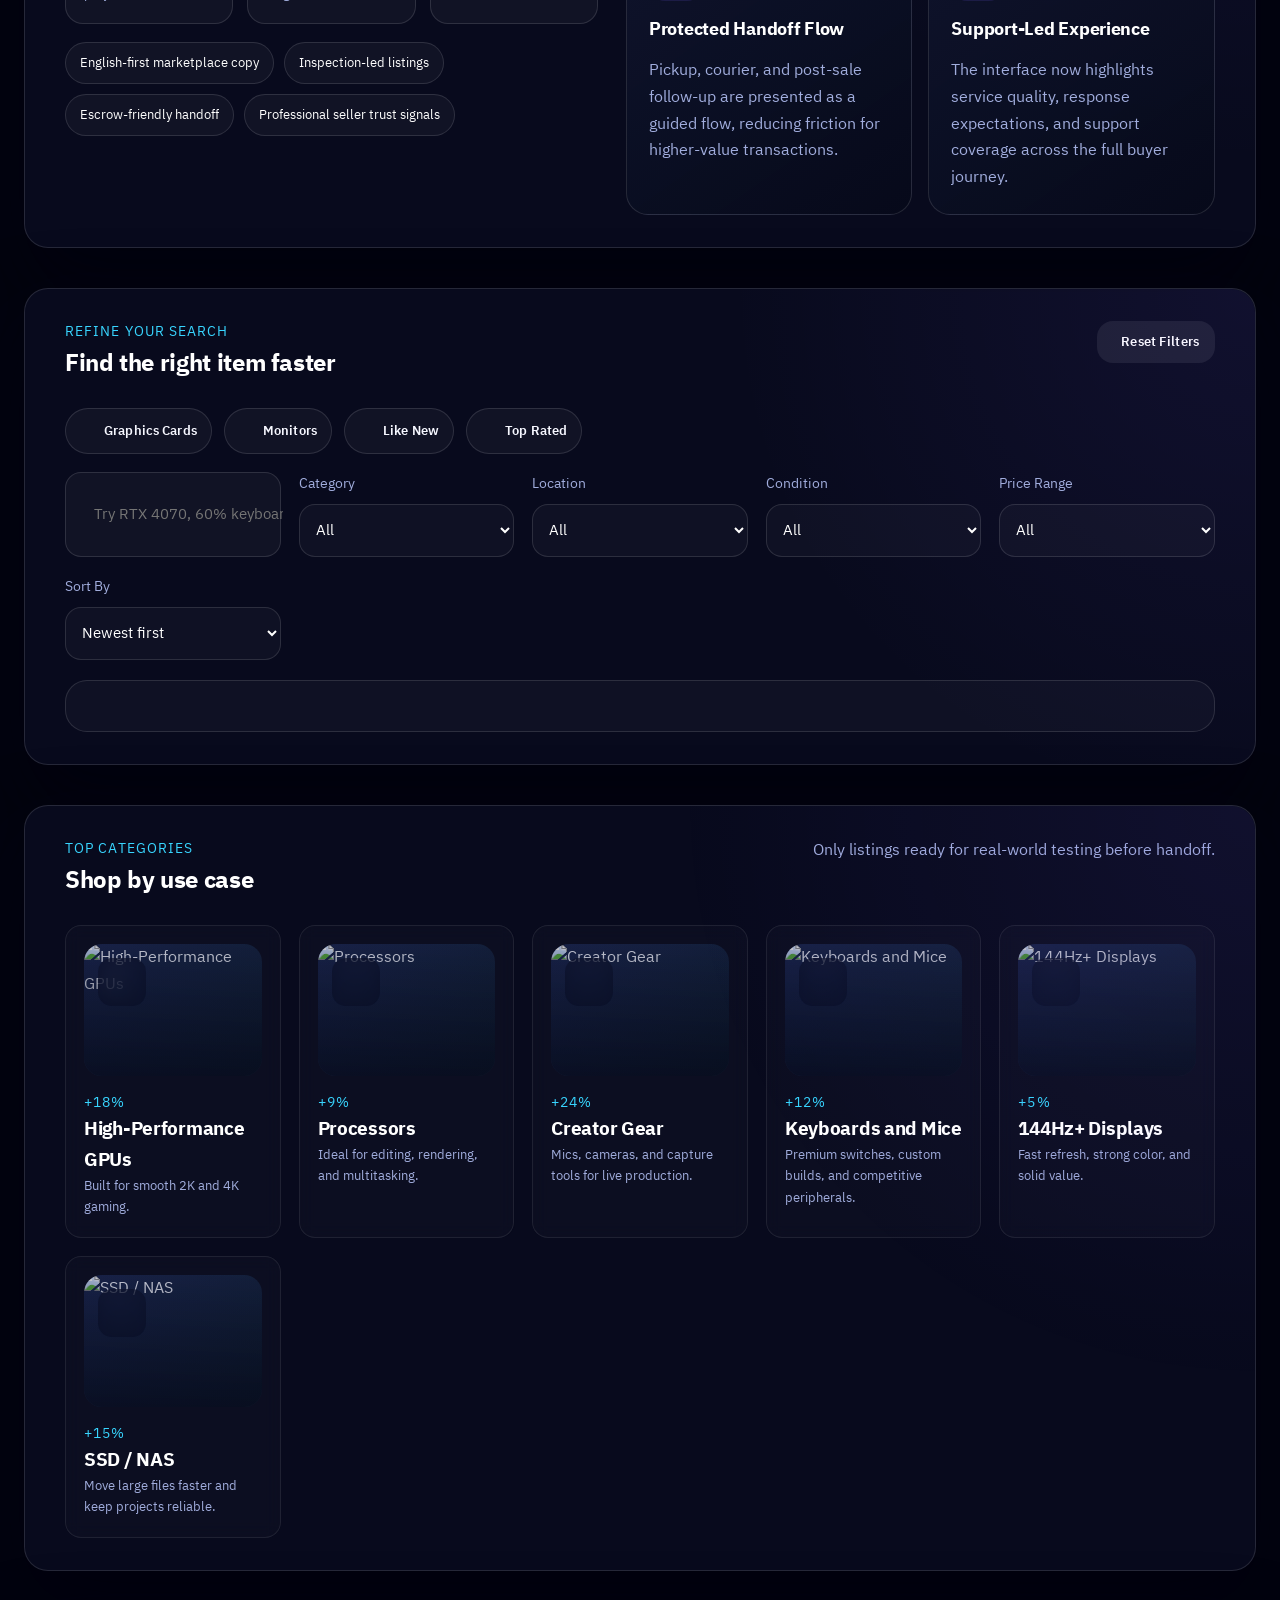
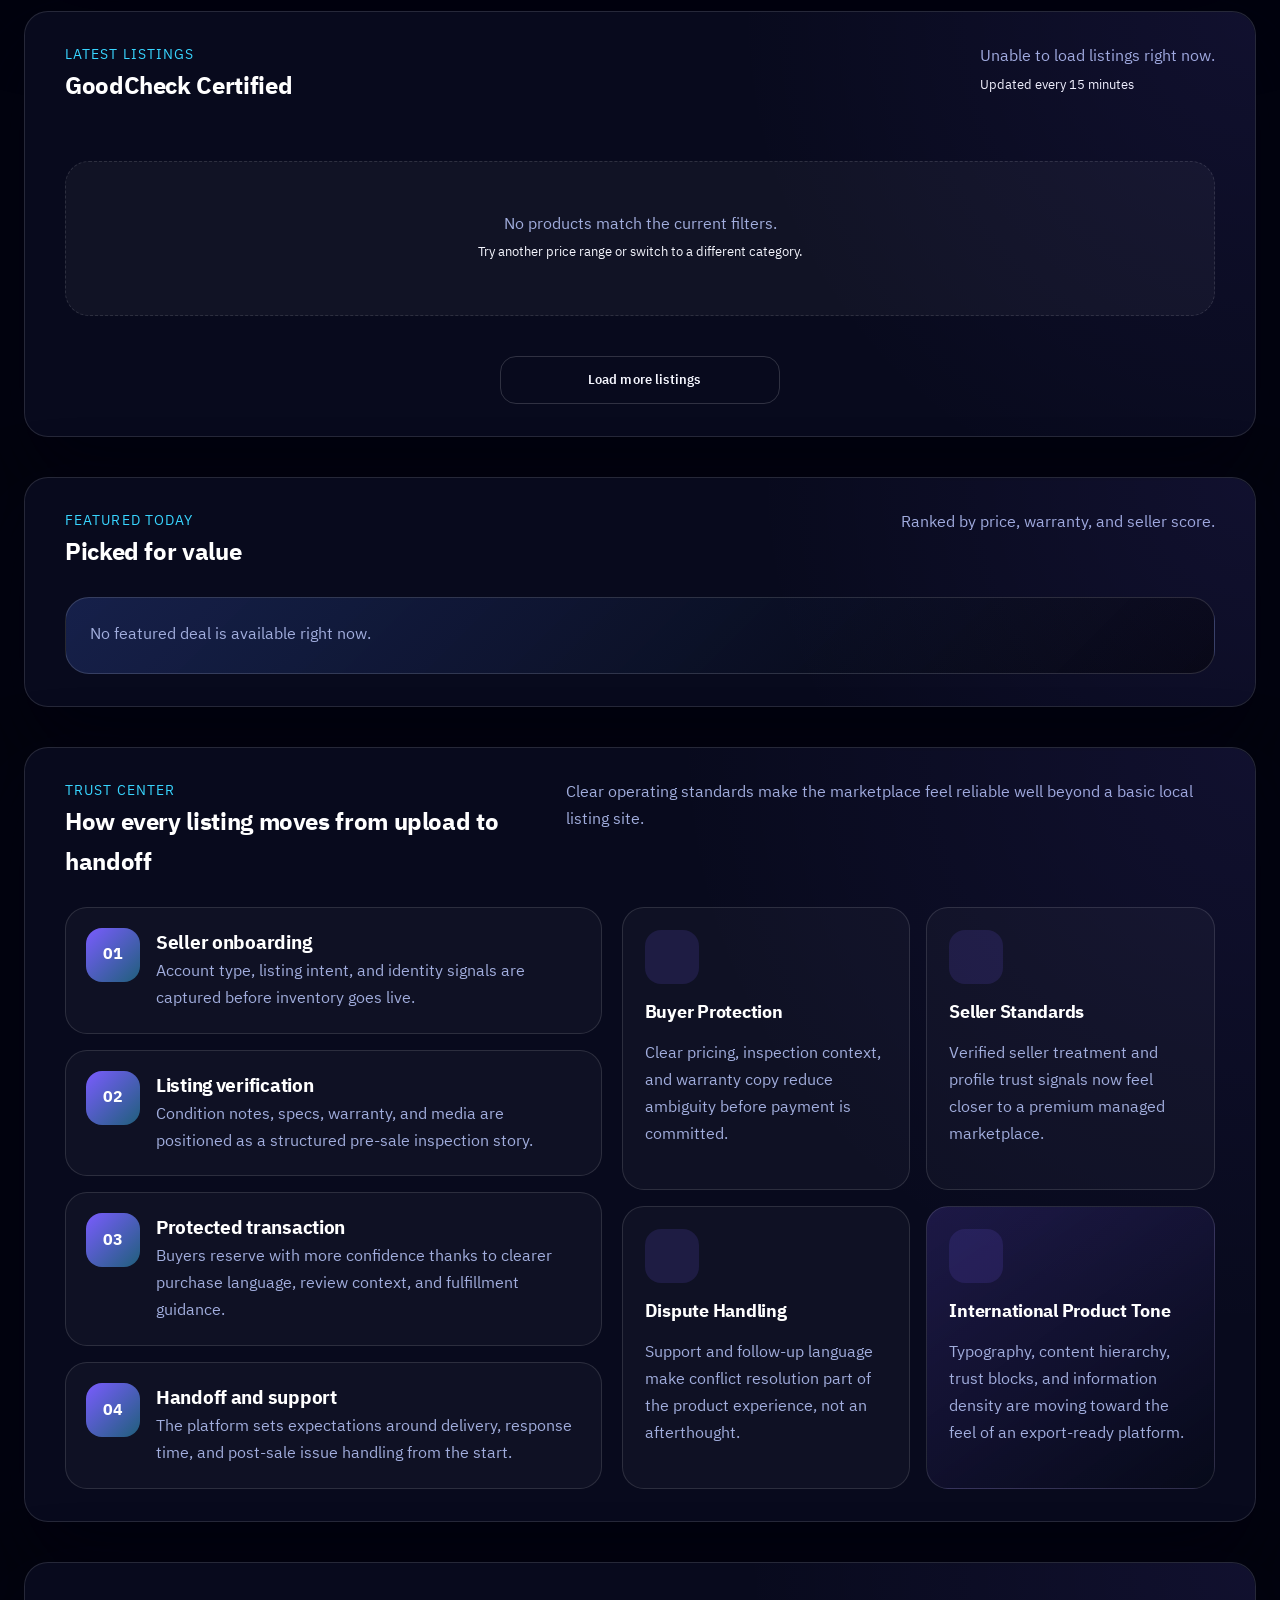
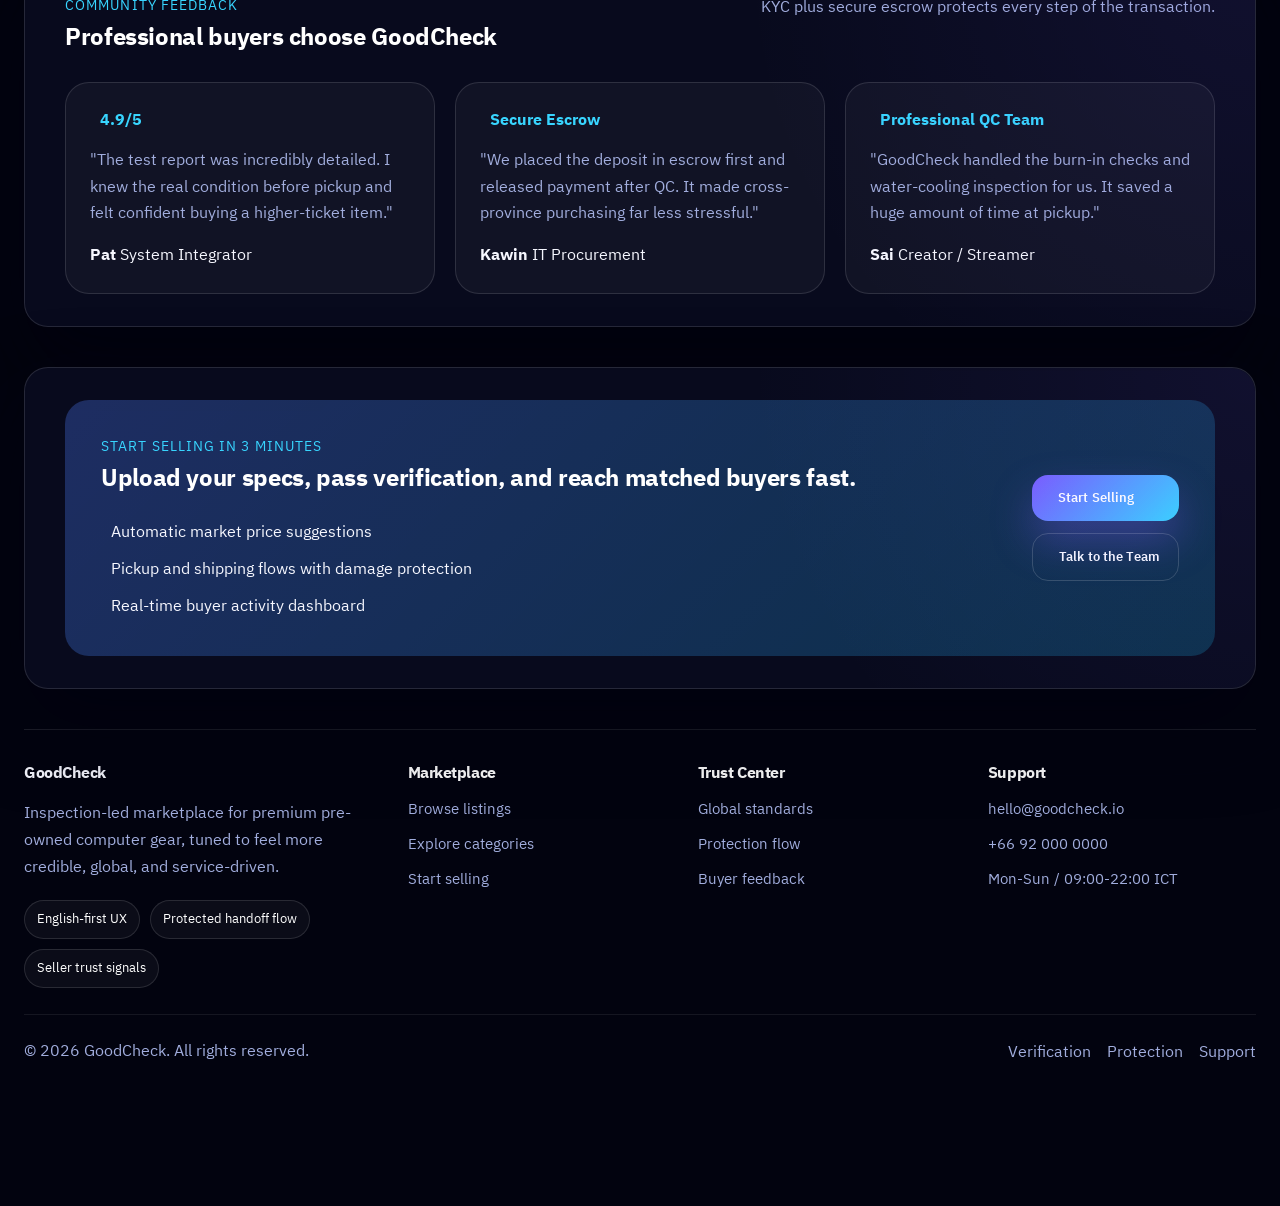
==== commit d22627b1: "Fix navigation layout overflow" ====
--- a/UI1/index.html
+++ b/UI1/index.html
@@ -10,7 +10,7 @@
       href="https://fonts.googleapis.com/css2?family=IBM+Plex+Sans:wght@400;500;600;700&family=IBM+Plex+Sans+Thai:wght@400;500;600;700&display=swap"
       rel="stylesheet"
     />
-    <link rel="stylesheet" href="styles.css?v=20260328m" />
+    <link rel="stylesheet" href="styles.css?v=20260610nav" />
     <script
       src="https://unpkg.com/lucide@0.263.1/dist/umd/lucide.js"
       defer
@@ -33,6 +33,17 @@
               <p class="brand-title">GoodCheck</p>
               <p class="brand-subtitle" data-i18n="brand.subtitle">Trusted Pro Marketplace</p>
             </div>
+          </div>
+          <div class="top-nav__account">
+            <div id="userSection" class="user-section">
+              <span id="userName" class="user-name"></span>
+              <button class="nav-text-btn" id="logoutBtn" style="display:none" data-i18n="nav.log_out">Log out</button>
+              <button class="nav-signin-btn" id="loginBtn" data-i18n="nav.sign_in">Sign in</button>
+            </div>
+
+            <button class="nav-cta-btn" id="addProductBtn">
+              <span data-i18n="nav.sell_now">Sell Now</span>
+            </button>
           </div>
           <button
             class="nav-mobile-toggle"
@@ -94,16 +105,6 @@
             <button class="nav-text-btn" id="openMyOrders" style="display:none" data-i18n="nav.my_orders">My Orders</button>
             <button class="nav-text-btn nav-text-btn--accent" id="openSellerHub" style="display:none" data-i18n="nav.seller_hub">Seller Hub</button>
             <button class="nav-text-btn nav-text-btn--accent" id="openAdminPanel" style="display:none" data-i18n="nav.admin">Admin</button>
-
-            <div id="userSection" class="user-section">
-              <span id="userName" class="user-name"></span>
-              <button class="nav-text-btn" id="logoutBtn" style="display:none" data-i18n="nav.log_out">Log out</button>
-              <button class="nav-signin-btn" id="loginBtn" data-i18n="nav.sign_in">Sign in</button>
-            </div>
-
-            <button class="nav-cta-btn" id="addProductBtn">
-              <span data-i18n="nav.sell_now">Sell Now</span>
-            </button>
           </div>
         </div>
       </header>
--- a/UI1/styles.css
+++ b/UI1/styles.css
@@ -133,13 +133,19 @@
   align-items: center;
   justify-content: space-between;
   gap: 20px;
+  min-width: 0;
 }
 
 .top-nav__panel {
   display: grid;
   grid-template-columns: minmax(0, 1fr) auto;
   align-items: center;
-  gap: 32px;
+  gap: 20px;
+  min-width: 0;
+}
+
+.top-nav__panel[hidden] {
+  display: none;
 }
 
 .brand {
@@ -173,20 +179,22 @@
 
 .nav-links {
   display: flex;
-  white-space: nowrap;
-  gap: 24px;
+  flex-wrap: wrap;
+  gap: 10px 18px;
   font-size: 0.95rem;
   color: var(--muted);
   align-items: center;
-  justify-content: center;
+  justify-content: flex-start;
+  min-width: 0;
 }
 
 .nav-links a {
-  padding: 6px 0;
+  padding: 7px 0;
   position: relative;
   font-family: var(--font-display);
   font-weight: 500;
   transition: color 0.2s ease;
+  white-space: nowrap;
 }
 
 .nav-links a::after {
@@ -212,10 +220,12 @@
 
 .nav-actions {
   display: flex;
-  gap: 8px;
+  gap: 8px 10px;
   align-items: center;
   flex-wrap: wrap;
   justify-content: flex-end;
+  min-width: 0;
+  max-width: 100%;
 }
 
 .nav-mobile-toggle {
@@ -238,7 +248,32 @@
 .user-section {
   display: flex;
   align-items: center;
+  justify-content: flex-end;
   gap: 8px;
+  min-width: 0;
+}
+
+.top-nav__account {
+  display: flex;
+  align-items: center;
+  justify-content: flex-end;
+  gap: 10px;
+  min-width: 0;
+}
+
+.user-name {
+  max-width: min(100%, 220px);
+  overflow: hidden;
+  text-overflow: ellipsis;
+  white-space: nowrap;
+  padding: 7px 12px;
+  border-radius: 999px;
+  color: var(--accent);
+  background: rgba(56, 213, 255, 0.08);
+  border: 1px solid rgba(56, 213, 255, 0.18);
+  font-size: 0.84rem;
+  font-weight: 700;
+  letter-spacing: 0.02em;
 }
 
 /* ── Pill cluster (frosted glass container) ──────────────── */
@@ -2494,12 +2529,40 @@
     padding: 18px 20px;
   }
 
-  .top-nav__panel {
+  .top-nav__bar {
     display: grid;
     grid-template-columns: minmax(0, 1fr) auto;
     align-items: center;
-    gap: 32px;
-    min-width: 0; 
+    gap: 14px;
+  }
+
+  .top-nav__bar .brand {
+    grid-column: 1;
+    grid-row: 1;
+  }
+
+  .top-nav__account {
+    grid-column: 1 / -1;
+    grid-row: 2;
+    width: 100%;
+    justify-content: space-between;
+  }
+
+  .user-section {
+    flex: 1 1 auto;
+    justify-content: flex-start;
+  }
+
+  .top-nav__panel {
+    display: grid;
+    grid-template-columns: 1fr;
+    align-items: stretch;
+    gap: 18px;
+    min-width: 0;
+  }
+
+  .top-nav:not(.is-menu-open) .top-nav__panel {
+    display: none;
   }
 
   .top-nav.is-menu-open .top-nav__panel {
@@ -2509,13 +2572,15 @@
   }
 
   .nav-mobile-toggle {
+    grid-column: 2;
+    grid-row: 1;
     display: inline-flex;
   }
 
   .nav-links {
     display: flex;
     flex-wrap: wrap;      
-    gap: 24px;
+    gap: 10px 18px;
     font-size: 0.95rem;
     color: var(--muted);
     align-items: center;
@@ -3471,6 +3536,12 @@
   color: var(--text);
 }
 
+[data-theme="light"] .user-name {
+  color: var(--primary);
+  background: rgba(98, 70, 234, 0.08);
+  border-color: rgba(98, 70, 234, 0.16);
+}
+
 [data-theme="light"] .nav-mobile-toggle {
   border-color: rgba(0, 0, 0, 0.12);
   background: rgba(0, 0, 0, 0.03);
@@ -5045,4 +5116,4 @@
 
 @media (max-width: 480px) {
   .gc-bot__panel { width: calc(100vw - 32px); height: 60vh; }
-}+}
